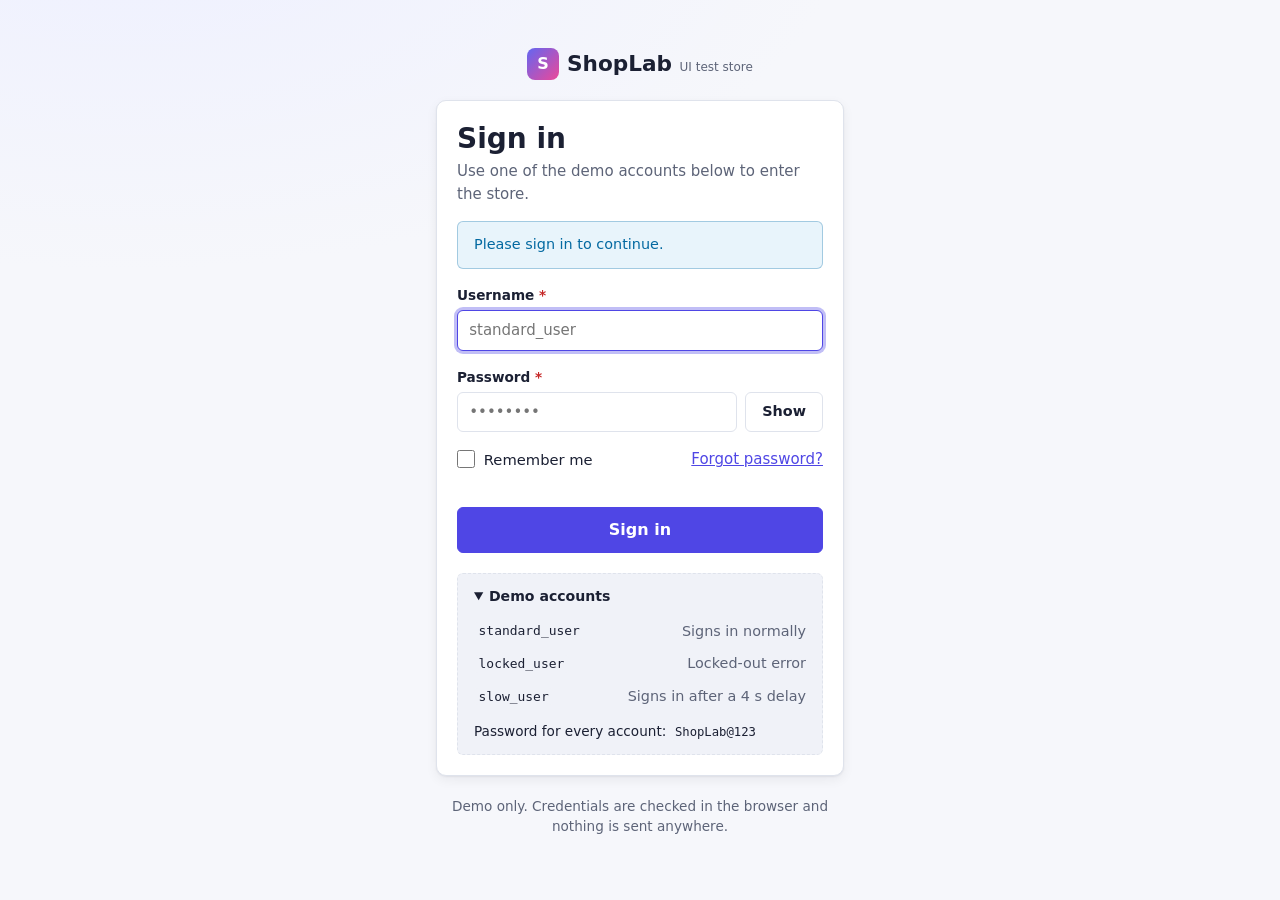
==== checkout.html @ c4355df8 "ShopLab: static e-commerce testbed for UI automation Login gate, catalog, product detail, checkout a" ====
<!DOCTYPE html>
<html lang="en">
<head>
  <meta charset="UTF-8">
  <meta name="viewport" content="width=device-width, initial-scale=1.0">
  <title>ShopLab — Checkout</title>
  <script src="auth-guard.js"></script>
  <link rel="stylesheet" href="styles.css">
</head>
<body data-page="checkout">
  <a href="#main" class="visually-hidden" data-testid="skip-link">Skip to content</a>

  <header class="site-header" data-testid="site-header">
    <div class="container">
      <a href="index.html" class="brand" id="brand-link" data-testid="header-brand-link" aria-label="ShopLab home">
        <span class="brand-mark" aria-hidden="true">S</span>
        <span>ShopLab <small>UI test store</small></span>
      </a>
      <button type="button" class="btn btn-ghost btn-icon menu-toggle" id="menu-toggle" data-testid="header-menu-toggle" aria-label="Toggle navigation menu" aria-expanded="false" aria-controls="main-nav">☰</button>
      <nav class="main-nav" id="main-nav" aria-label="Main navigation" data-testid="header-nav">
        <a href="index.html" id="nav-shop" data-testid="nav-shop-link">Shop</a>
        <a href="admin-playground.html" id="nav-playground" data-testid="nav-playground-link">Playground</a>
        <a href="checkout.html" id="nav-cart" class="cart-link" data-testid="nav-cart-link" aria-label="Cart and checkout" aria-current="page">
          🛒 Cart <span class="cart-count" id="cart-count" data-testid="header-cart-count" aria-live="polite">0</span>
        </a>
      </nav>
    </div>
  </header>

  <main id="main" class="container">
    <!-- ===== Order success (shown after confirmation) ===== -->
    <section id="order-success" class="panel success-hero" data-testid="order-success" hidden style="margin-top:1.5rem" aria-live="polite">
      <div class="check-circle" aria-hidden="true">✓</div>
      <h1 data-testid="order-success-title">Thank you! Your order is confirmed.</h1>
      <div class="alert alert-success" id="order-success-banner" data-testid="order-success-banner" role="status" style="justify-content:center;max-width:520px;margin:1rem auto">
        Order <strong id="order-id" data-testid="order-id"></strong> — total <strong id="order-total" data-testid="order-total"></strong>
      </div>
      <p class="muted">A confirmation was sent to <span id="order-email" data-testid="order-email"></span>.</p>
      <div class="row" style="justify-content:center">
        <button type="button" class="btn btn-primary" id="download-invoice-csv" data-testid="order-download-invoice-csv" aria-label="Download invoice as CSV">⬇ Download Invoice (CSV)</button>
        <button type="button" class="btn" id="download-receipt-pdf" data-testid="order-download-receipt-pdf" aria-label="Download receipt as PDF">⬇ Download Receipt (PDF)</button>
        <a href="index.html" class="btn btn-ghost" id="continue-shopping" data-testid="order-continue-shopping">Continue shopping</a>
      </div>
    </section>

    <div id="checkout-view" data-testid="checkout-view">
      <h1 style="margin-top:1.5rem">Checkout</h1>

      <div id="checkout-error-summary" class="alert alert-error" data-testid="checkout-error-summary" role="alert" tabindex="-1" hidden>
        <div>
          <strong>Please fix the following fields:</strong>
          <ul id="checkout-error-list" data-testid="checkout-error-list"></ul>
        </div>
      </div>

      <div class="checkout-layout">
        <!-- ===== Checkout form ===== -->
        <form id="checkout-form" name="checkout-form" data-testid="checkout-form" novalidate aria-label="Checkout form">

          <!-- 1. Contact -->
          <section class="panel" aria-labelledby="contact-title">
            <div class="panel-title"><span class="step-badge">1</span><h2 id="contact-title">Contact</h2></div>
            <div class="form-grid">
              <div class="field span-2">
                <label for="full-name" class="required">Full name</label>
                <input type="text" class="input" id="full-name" name="fullName" autocomplete="name" data-testid="checkout-fullname-input" aria-label="Full name" aria-describedby="full-name-error" required>
                <p class="field-error" id="full-name-error" data-testid="checkout-fullname-error"></p>
              </div>
              <div class="field">
                <label for="email" class="required">Email</label>
                <input type="email" class="input" id="email" name="email" autocomplete="email" placeholder="you@example.com" data-testid="checkout-email-input" aria-label="Email address" aria-describedby="email-error" required>
                <p class="field-error" id="email-error" data-testid="checkout-email-error"></p>
              </div>
              <div class="field">
                <label for="phone">Phone <span class="muted small">(optional)</span></label>
                <input type="tel" class="input" id="phone" name="phone" autocomplete="tel" placeholder="(555) 123-4567" inputmode="numeric" data-testid="checkout-phone-input" aria-label="Phone number" aria-describedby="phone-error">
                <p class="field-error" id="phone-error" data-testid="checkout-phone-error"></p>
              </div>
            </div>
          </section>

          <!-- 2. Shipping address -->
          <section class="panel" aria-labelledby="address-title">
            <div class="panel-title"><span class="step-badge">2</span><h2 id="address-title">Shipping address</h2></div>
            <div class="form-grid">
              <div class="field span-2">
                <label for="address" class="required">Street address</label>
                <input type="text" class="input" id="address" name="address" autocomplete="street-address" data-testid="checkout-address-input" aria-label="Street address" aria-describedby="address-error" required>
                <p class="field-error" id="address-error" data-testid="checkout-address-error"></p>
              </div>
              <div class="field">
                <label for="city" class="required">City</label>
                <input type="text" class="input" id="city" name="city" autocomplete="address-level2" data-testid="checkout-city-input" aria-label="City" aria-describedby="city-error" required>
                <p class="field-error" id="city-error" data-testid="checkout-city-error"></p>
              </div>
              <div class="field">
                <label for="postal-code" class="required">Postal code</label>
                <input type="text" class="input" id="postal-code" name="postalCode" autocomplete="postal-code" placeholder="12345" data-testid="checkout-postal-input" aria-label="Postal code" aria-describedby="postal-code-error" required>
                <p class="field-error" id="postal-code-error" data-testid="checkout-postal-error"></p>
              </div>

              <!-- Custom combobox (auto-suggest) -->
              <div class="field combobox" id="country-combobox" data-testid="country-combobox">
                <label for="country-input" id="country-label" class="required">Country</label>
                <div class="combobox-field">
                  <input type="text" class="input" id="country-input" role="combobox" aria-autocomplete="list" aria-expanded="false" aria-controls="country-listbox" aria-labelledby="country-label" aria-describedby="country-error" autocomplete="off" placeholder="Start typing…" data-testid="country-combobox-input">
                  <button type="button" class="combobox-toggle" id="country-toggle" tabindex="-1" aria-label="Show countries" data-testid="country-combobox-toggle">▾</button>
                  <ul class="listbox" id="country-listbox" role="listbox" aria-labelledby="country-label" data-testid="country-combobox-listbox" hidden></ul>
                </div>
                <input type="hidden" id="country" name="country" data-testid="country-combobox-value">
                <p class="field-error" id="country-error" data-testid="checkout-country-error"></p>
              </div>

              <!-- Native select -->
              <div class="field">
                <label for="delivery-slot">Delivery time</label>
                <select class="select" id="delivery-slot" name="deliverySlot" data-testid="checkout-delivery-slot-select" aria-label="Delivery time slot">
                  <option value="anytime">Anytime</option>
                  <option value="morning">Morning (8am – 12pm)</option>
                  <option value="afternoon">Afternoon (12pm – 5pm)</option>
                  <option value="evening">Evening (5pm – 9pm)</option>
                </select>
              </div>
            </div>
          </section>

          <!-- 3. Shipping method -->
          <section class="panel" aria-labelledby="shipping-title">
            <div class="panel-title"><span class="step-badge">3</span><h2 id="shipping-title">Shipping method</h2></div>
            <div class="radio-cards" role="radiogroup" aria-labelledby="shipping-title" data-testid="checkout-shipping-methods">
              <label class="radio-card" for="ship-standard">
                <input type="radio" name="shipping" id="ship-standard" value="standard" checked data-testid="checkout-shipping-standard" aria-label="Standard shipping">
                <span><span class="rc-title">Standard</span><br><span class="muted small">5–7 business days · free over $100</span></span>
                <span class="rc-price" id="ship-standard-price" data-testid="checkout-shipping-standard-price">$5.99</span>
              </label>
              <label class="radio-card" for="ship-express">
                <input type="radio" name="shipping" id="ship-express" value="express" data-testid="checkout-shipping-express" aria-label="Express shipping">
                <span><span class="rc-title">Express</span><br><span class="muted small">2–3 business days</span></span>
                <span class="rc-price">$14.99</span>
              </label>
              <label class="radio-card" for="ship-overnight">
                <input type="radio" name="shipping" id="ship-overnight" value="overnight" data-testid="checkout-shipping-overnight" aria-label="Overnight shipping">
                <span><span class="rc-title">Overnight</span><br><span class="muted small">Next business day</span></span>
                <span class="rc-price">$29.99</span>
              </label>
            </div>
          </section>

          <!-- 4. Payment -->
          <section class="panel" aria-labelledby="payment-title">
            <div class="panel-title"><span class="step-badge">4</span><h2 id="payment-title">Payment</h2></div>

            <div class="radio-cards" role="radiogroup" aria-label="Payment method" data-testid="checkout-payment-methods" style="grid-template-columns:repeat(auto-fit,minmax(200px,1fr));margin-bottom:1rem">
              <label class="radio-card" for="pay-card">
                <input type="radio" name="paymentMethod" id="pay-card" value="card" checked data-testid="checkout-payment-card" aria-label="Pay by credit card">
                <span class="rc-title">💳 Credit card</span>
              </label>
              <label class="radio-card" for="pay-gateway">
                <input type="radio" name="paymentMethod" id="pay-gateway" value="gateway" data-testid="checkout-payment-gateway" aria-label="Pay with SecurePay gateway">
                <span class="rc-title">🔐 SecurePay (iframe)</span>
              </label>
            </div>

            <div id="card-fields" data-testid="checkout-card-fields">
              <div class="form-grid">
                <div class="field span-2">
                  <label for="card-name" class="required">Name on card</label>
                  <input type="text" class="input" id="card-name" name="cardName" autocomplete="cc-name" data-testid="checkout-card-name-input" aria-label="Name on card" aria-describedby="card-name-error">
                  <p class="field-error" id="card-name-error" data-testid="checkout-card-name-error"></p>
                </div>
                <div class="field span-2">
                  <label for="card-number" class="required">Card number <span class="card-brand" id="card-brand" data-testid="checkout-card-brand">CARD</span></label>
                  <input type="text" class="input mono" id="card-number" name="cardNumber" inputmode="numeric" autocomplete="cc-number" placeholder="1234 5678 9012 3456" maxlength="19" data-testid="checkout-card-number-input" aria-label="Card number" aria-describedby="card-number-error card-number-hint">
                  <span class="hint" id="card-number-hint">Test card: 4242 4242 4242 4242 (any future expiry, any CVV)</span>
                  <p class="field-error" id="card-number-error" data-testid="checkout-card-number-error"></p>
                </div>
                <div class="field">
                  <label for="card-expiry" class="required">Expiry (MM/YY)</label>
                  <input type="text" class="input mono" id="card-expiry" name="cardExpiry" inputmode="numeric" autocomplete="cc-exp" placeholder="MM/YY" maxlength="5" data-testid="checkout-card-expiry-input" aria-label="Card expiry date" aria-describedby="card-expiry-error">
                  <p class="field-error" id="card-expiry-error" data-testid="checkout-card-expiry-error"></p>
                </div>
                <div class="field">
                  <label for="card-cvv" class="required">CVV</label>
                  <input type="password" class="input mono" id="card-cvv" name="cardCvv" inputmode="numeric" autocomplete="cc-csc" placeholder="123" maxlength="4" data-testid="checkout-card-cvv-input" aria-label="Card security code" aria-describedby="card-cvv-error">
                  <p class="field-error" id="card-cvv-error" data-testid="checkout-card-cvv-error"></p>
                </div>
              </div>
            </div>

            <div id="gateway-fields" data-testid="checkout-gateway-fields" hidden>
              <p class="small muted">The payment form below lives inside an <code>&lt;iframe&gt;</code>. Switch into the frame to interact with it.</p>
              <div class="iframe-shell">
                <iframe id="payment-gateway-frame" name="payment-gateway-frame" title="SecurePay payment gateway" data-testid="payment-gateway-iframe" height="290"></iframe>
              </div>
              <div id="gateway-status" class="alert alert-info" data-testid="checkout-gateway-status" role="status" style="margin-top:.75rem">Waiting for gateway authorization…</div>
              <input type="hidden" id="gateway-token" name="gatewayToken" data-testid="checkout-gateway-token">
              <p class="field-error" id="gateway-error" data-testid="checkout-gateway-error"></p>
            </div>
          </section>

          <!-- 5. Extras -->
          <section class="panel" aria-labelledby="extras-title">
            <div class="panel-title"><span class="step-badge">5</span><h2 id="extras-title">Extras &amp; review</h2></div>

            <div class="field">
              <label for="order-notes">Order notes</label>
              <textarea class="textarea" id="order-notes" name="notes" placeholder="Leave at the front door…" data-testid="checkout-notes-input" aria-label="Order notes"></textarea>
            </div>

            <div class="row" style="margin:1rem 0">
              <button type="button" class="btn" id="gift-message-btn" data-testid="checkout-gift-message-btn" aria-label="Add gift message (opens prompt)">🎁 Add gift message</button>
              <span class="small muted">Gift message: <strong id="gift-message-value" data-testid="checkout-gift-message-value">none</strong></span>
              <span class="spacer"></span>
              <button type="button" class="btn btn-ghost" id="help-alert-btn" data-testid="checkout-help-alert-btn" aria-label="Show help (opens alert)">❓ Need help?</button>
            </div>

            <div class="stack">
              <label class="check" for="newsletter">
                <input type="checkbox" id="newsletter" name="newsletter" data-testid="checkout-newsletter-checkbox" aria-label="Subscribe to newsletter">
                Email me about deals and new arrivals
              </label>
              <label class="check" for="agree-terms">
                <input type="checkbox" id="agree-terms" name="agreeTerms" data-testid="checkout-terms-checkbox" aria-label="Agree to terms and conditions" aria-describedby="agree-terms-hint" required>
                <span>I agree to the <a href="product-detail.html?id=1&amp;tab=terms" target="_blank" rel="noopener" data-testid="checkout-terms-link">Terms &amp; Conditions</a> <span class="required"></span></span>
              </label>
              <p class="hint small muted" id="agree-terms-hint">The Place Order button stays disabled until you accept the terms.</p>
            </div>

            <button type="submit" class="btn btn-primary btn-lg btn-block" id="place-order" data-testid="checkout-place-order" aria-label="Place order" disabled style="margin-top:1rem">Place Order</button>
          </section>
        </form>

        <!-- ===== Order summary ===== -->
        <aside class="panel summary" aria-labelledby="summary-title" data-testid="checkout-summary">
          <div class="row" style="margin-bottom:.75rem">
            <h2 id="summary-title" style="margin:0">Order summary</h2>
            <span class="spacer"></span>
            <button type="button" class="btn btn-sm btn-ghost" id="clear-cart" data-testid="cart-clear-btn" aria-label="Clear cart (opens confirm)">Clear cart</button>
          </div>
          <p class="small muted" style="margin-bottom:.5rem">Drag items <span aria-hidden="true">⠿</span> to reorder.</p>

          <ul class="cart-list" id="cart-list" data-testid="cart-list" aria-label="Cart items" data-group="cart"></ul>

          <div id="cart-empty" class="empty-state" data-testid="cart-empty-state" hidden>
            <span class="emoji" aria-hidden="true">🛒</span>
            <p style="margin:0">Your cart is empty.</p>
            <div class="row" style="justify-content:center">
              <a href="index.html" class="btn btn-sm" id="cart-browse" data-testid="cart-browse-link">Browse products</a>
              <button type="button" class="btn btn-sm btn-primary" id="cart-add-samples" data-testid="cart-add-samples" aria-label="Add sample items to cart">Add sample items</button>
            </div>
          </div>

          <!-- Promo code -->
          <div class="field" style="margin-top:1rem" data-testid="promo-section">
            <label for="promo-code">Promo code</label>
            <div class="input-group">
              <input type="text" class="input" id="promo-code" name="promoCode" placeholder="SAVE10" autocomplete="off" data-testid="promo-code-input" aria-label="Promo code" aria-describedby="promo-error">
              <button type="button" class="btn" id="apply-promo" data-testid="promo-apply-btn" aria-label="Apply promo code">Apply</button>
            </div>
            <div id="promo-loading" class="promo-loading" data-testid="promo-loading" role="status" hidden>
              <span class="spinner" aria-hidden="true"></span> Validating promo code…
            </div>
            <div id="promo-success" class="alert alert-success" data-testid="promo-success-banner" role="status" hidden>
              <span id="promo-success-text" data-testid="promo-success-text"></span>
              <button type="button" class="alert-close" id="promo-remove" data-testid="promo-remove-btn" aria-label="Remove promo code">×</button>
            </div>
            <p class="field-error" id="promo-error" data-testid="promo-error" role="alert"></p>
          </div>

          <dl class="totals" data-testid="cart-totals">
            <div><dt>Subtotal (<span id="summary-count" data-testid="cart-item-count">0</span> items)</dt><dd id="summary-subtotal" data-testid="cart-subtotal">$0.00</dd></div>
            <div id="summary-discount-row" hidden><dt>Discount</dt><dd id="summary-discount" class="discount-value" data-testid="cart-discount">−$0.00</dd></div>
            <div><dt>Shipping</dt><dd id="summary-shipping" data-testid="cart-shipping">$0.00</dd></div>
            <div><dt>Tax (8%)</dt><dd id="summary-tax" data-testid="cart-tax">$0.00</dd></div>
            <div class="total-row"><dt>Total</dt><dd id="summary-total" data-testid="cart-total">$0.00</dd></div>
          </dl>
        </aside>
      </div>
    </div>
  </main>

  <!-- ===== Confirm order modal (native <dialog>) ===== -->
  <dialog class="modal" id="confirm-order-modal" data-testid="confirm-order-modal" aria-labelledby="confirm-order-title" aria-describedby="confirm-order-desc">
    <div class="modal-header">
      <h2 id="confirm-order-title">Confirm your order</h2>
      <button type="button" class="modal-close" id="confirm-order-close" data-testid="confirm-order-close" aria-label="Close dialog">×</button>
    </div>
    <div class="modal-body">
      <p id="confirm-order-desc" class="muted">Please review your order before we charge your payment method.</p>
      <table class="summary-table" data-testid="confirm-order-summary">
        <tbody id="confirm-order-lines"></tbody>
      </table>
      <div id="confirm-order-processing" class="promo-loading" data-testid="confirm-order-processing" role="status" hidden style="margin-top:1rem">
        <span class="spinner" aria-hidden="true"></span> Processing payment…
      </div>
    </div>
    <div class="modal-footer">
      <button type="button" class="btn" id="confirm-order-cancel" data-testid="confirm-order-cancel" aria-label="Cancel order">Cancel</button>
      <button type="button" class="btn btn-primary" id="confirm-order-submit" data-testid="confirm-order-submit" aria-label="Confirm and pay">Confirm &amp; Pay</button>
    </div>
  </dialog>

  <footer class="site-footer" data-testid="site-footer">
    <div class="container">
      <span>ShopLab — a static playground for UI automation. No real payments.</span>
      <button type="button" class="btn btn-sm" id="reset-demo-state" data-testid="footer-reset-state" aria-label="Reset demo state">Reset demo state</button>
    </div>
  </footer>

  <script src="app.js"></script>
</body>
</html>
---- styles.css ----
/* ==========================================================================
   ShopLab — UI Automation Testbed
   Plain CSS, no build step. Design tokens first, then components.
   ========================================================================== */

:root {
  --bg: #f6f7fb;
  --surface: #ffffff;
  --surface-2: #f0f2f8;
  --border: #dfe3ec;
  --text: #1b2033;
  --text-muted: #5d6478;
  --primary: #4f46e5;
  --primary-hover: #4338ca;
  --primary-soft: #eef0ff;
  --success: #15803d;
  --success-soft: #e8f7ee;
  --danger: #c62828;
  --danger-soft: #fdecec;
  --warning: #b45309;
  --warning-soft: #fff6e5;
  --info: #0369a1;
  --info-soft: #e8f4fb;
  --focus: 0 0 0 3px rgba(79, 70, 229, .35);
  --radius: 10px;
  --radius-sm: 6px;
  --shadow: 0 1px 2px rgba(16, 24, 40, .06), 0 4px 12px rgba(16, 24, 40, .06);
  --shadow-lg: 0 12px 40px rgba(16, 24, 40, .18);
  --font: "Inter", system-ui, -apple-system, "Segoe UI", Roboto, Helvetica, Arial, sans-serif;
  --mono: ui-monospace, SFMono-Regular, Menlo, Consolas, monospace;
  color-scheme: light;
}

@media (prefers-color-scheme: dark) {
  :root {
    --bg: #0f1220;
    --surface: #171b2e;
    --surface-2: #1f2440;
    --border: #2c3354;
    --text: #e7e9f3;
    --text-muted: #a0a6bf;
    --primary: #818cf8;
    --primary-hover: #a5b4fc;
    --primary-soft: #262b52;
    --success: #4ade80;
    --success-soft: #12301f;
    --danger: #f87171;
    --danger-soft: #3a1a1d;
    --warning: #fbbf24;
    --warning-soft: #3a2c10;
    --info: #38bdf8;
    --info-soft: #0f2c3d;
    --shadow: 0 1px 2px rgba(0, 0, 0, .3), 0 4px 12px rgba(0, 0, 0, .25);
    color-scheme: dark;
  }
}

*, *::before, *::after { box-sizing: border-box; }

html { scroll-behavior: smooth; }

body {
  margin: 0;
  font-family: var(--font);
  font-size: 15px;
  line-height: 1.5;
  color: var(--text);
  background: var(--bg);
  min-height: 100vh;
  display: flex;
  flex-direction: column;
}

main { flex: 1; }

img { max-width: 100%; display: block; }

a { color: var(--primary); }
a:hover { color: var(--primary-hover); }

h1, h2, h3, h4 { line-height: 1.25; margin: 0 0 .5em; }
h1 { font-size: 1.75rem; }
h2 { font-size: 1.3rem; }
h3 { font-size: 1.05rem; }

p { margin: 0 0 .75em; }

code, kbd { font-family: var(--mono); font-size: .9em; background: var(--surface-2); padding: .1em .35em; border-radius: 4px; }

:focus-visible { outline: none; box-shadow: var(--focus); }

[hidden] { display: none !important; }

.visually-hidden {
  position: absolute !important;
  width: 1px; height: 1px;
  padding: 0; margin: -1px;
  overflow: hidden; clip: rect(0, 0, 0, 0);
  white-space: nowrap; border: 0;
}

.container { width: 100%; max-width: 1240px; margin: 0 auto; padding: 0 16px; }

.muted { color: var(--text-muted); }
.small { font-size: .85rem; }
.mono { font-family: var(--mono); }
.stack > * + * { margin-top: 1rem; }
.row { display: flex; gap: .75rem; align-items: center; flex-wrap: wrap; }
.spacer { flex: 1; }

/* ---------- Header / Footer ---------- */

.site-header {
  position: sticky; top: 0; z-index: 50;
  background: var(--surface);
  border-bottom: 1px solid var(--border);
}
.site-header .container { display: flex; align-items: center; gap: 1rem; height: 64px; }
.brand { display: flex; align-items: center; gap: .5rem; font-weight: 800; font-size: 1.15rem; color: var(--text); text-decoration: none; }
.brand-mark { width: 32px; height: 32px; border-radius: 8px; background: linear-gradient(135deg, #6366f1, #ec4899); display: grid; place-items: center; color: #fff; font-size: 1rem; }
.brand small { font-weight: 500; color: var(--text-muted); font-size: .75rem; }

.main-nav { display: flex; gap: .25rem; margin-left: auto; align-items: center; }
.main-nav a {
  padding: .5rem .8rem; border-radius: var(--radius-sm);
  color: var(--text-muted); text-decoration: none; font-weight: 500;
}
.main-nav a:hover { background: var(--surface-2); color: var(--text); }
.main-nav a[aria-current="page"] { color: var(--primary); background: var(--primary-soft); }

.cart-link { position: relative; display: inline-flex; align-items: center; gap: .4rem; }
.cart-count {
  min-width: 20px; height: 20px; padding: 0 6px; border-radius: 999px;
  background: var(--primary); color: #fff; font-size: .75rem; font-weight: 700;
  display: inline-grid; place-items: center;
}
.cart-count.bump { animation: bump .35s ease; }
@keyframes bump { 50% { transform: scale(1.35); } }

.site-header .menu-toggle { display: none; margin-left: auto; }

@media (max-width: 760px) {
  .site-header .menu-toggle { display: inline-flex; }
  .main-nav {
    display: none; position: absolute; top: 64px; left: 0; right: 0;
    flex-direction: column; align-items: stretch; padding: .5rem 16px 1rem;
    background: var(--surface); border-bottom: 1px solid var(--border);
  }
  .main-nav.is-open { display: flex; }
}

.site-footer { margin-top: 3rem; border-top: 1px solid var(--border); background: var(--surface); padding: 1.25rem 0; font-size: .85rem; color: var(--text-muted); }
.site-footer .container { display: flex; gap: 1rem; flex-wrap: wrap; align-items: center; justify-content: space-between; }

.user-chip { font-size: .85rem; color: var(--text-muted); padding: 0 .4rem; white-space: nowrap; }

/* ---------- Login ---------- */

.auth-page { background: radial-gradient(1200px 600px at 10% -10%, var(--primary-soft), transparent 60%), var(--bg); }
.auth-shell { width: 100%; max-width: 440px; margin: 0 auto; padding: 48px 16px; display: flex; flex-direction: column; gap: 1.25rem; }
.auth-brand { justify-content: center; font-size: 1.35rem; }
.auth-card { padding: 1.75rem; }
.auth-card h1 { margin-bottom: .25rem; }
.auth-card form { display: grid; gap: 1rem; margin-top: 1rem; }
.auth-card .alert { margin-top: 1rem; }
.demo-creds { margin-top: 1.25rem; padding: .75rem 1rem; border: 1px dashed var(--border); border-radius: var(--radius-sm); background: var(--surface-2); font-size: .88rem; }
.demo-creds summary { cursor: pointer; font-weight: 600; }
.demo-creds table { margin-top: .5rem; }
.demo-creds td:last-child { text-align: right; color: var(--text-muted); }

/* ---------- Buttons ---------- */

.btn {
  --btn-bg: var(--surface);
  --btn-fg: var(--text);
  --btn-border: var(--border);
  display: inline-flex; align-items: center; justify-content: center; gap: .45rem;
  min-height: 38px; padding: .45rem 1rem;
  font: inherit; font-weight: 600; font-size: .9rem;
  color: var(--btn-fg); background: var(--btn-bg);
  border: 1px solid var(--btn-border); border-radius: var(--radius-sm);
  cursor: pointer; text-decoration: none; white-space: nowrap;
  transition: background .15s, border-color .15s, transform .05s, opacity .15s;
}
.btn:hover:not(:disabled) { background: var(--surface-2); }
.btn:active:not(:disabled) { transform: translateY(1px); }
.btn:disabled, .btn[aria-disabled="true"] { opacity: .5; cursor: not-allowed; }

.btn-primary { --btn-bg: var(--primary); --btn-fg: #fff; --btn-border: var(--primary); }
.btn-primary:hover:not(:disabled) { background: var(--primary-hover); }
.btn-danger { --btn-bg: var(--danger); --btn-fg: #fff; --btn-border: var(--danger); }
.btn-danger:hover:not(:disabled) { background: var(--danger); filter: brightness(.92); }
.btn-success { --btn-bg: var(--success); --btn-fg: #fff; --btn-border: var(--success); }
.btn-success:hover:not(:disabled) { background: var(--success); filter: brightness(.95); }
.btn-ghost { --btn-bg: transparent; --btn-border: transparent; }
.btn-sm { min-height: 30px; padding: .25rem .65rem; font-size: .8rem; }
.btn-icon { width: 34px; padding: 0; }
.btn-block { width: 100%; }
.btn-lg { min-height: 46px; font-size: 1rem; }

.btn.is-loading { pointer-events: none; }
.btn.is-loading::before {
  content: ""; width: 14px; height: 14px; border-radius: 50%;
  border: 2px solid currentColor; border-right-color: transparent;
  animation: spin .7s linear infinite;
}

.spinner {
  display: inline-block; width: 18px; height: 18px; border-radius: 50%;
  border: 2.5px solid var(--primary); border-right-color: transparent;
  animation: spin .7s linear infinite; vertical-align: middle;
}
.spinner-lg { width: 36px; height: 36px; border-width: 3.5px; }
@keyframes spin { to { transform: rotate(360deg); } }

/* ---------- Forms ---------- */

.field { display: flex; flex-direction: column; gap: .3rem; }
.field label, .field-label { font-weight: 600; font-size: .85rem; }
.field .hint { font-size: .78rem; color: var(--text-muted); }
.required::after { content: " *"; color: var(--danger); }

.input, .select, .textarea {
  width: 100%; min-height: 40px; padding: .5rem .7rem;
  font: inherit; color: var(--text); background: var(--surface);
  border: 1px solid var(--border); border-radius: var(--radius-sm);
  transition: border-color .15s, box-shadow .15s;
}
.textarea { min-height: 90px; resize: vertical; }
.select[multiple] { min-height: 120px; padding: .3rem; }
.input:focus, .select:focus, .textarea:focus { border-color: var(--primary); box-shadow: var(--focus); outline: none; }
.input:disabled, .select:disabled { background: var(--surface-2); cursor: not-allowed; }
.input[aria-invalid="true"], .select[aria-invalid="true"], .textarea[aria-invalid="true"] { border-color: var(--danger); }
.input[aria-invalid="false"].was-validated { border-color: var(--success); }

.field-error { color: var(--danger); font-size: .8rem; margin: 0; min-height: 0; }
.field-error:empty { display: none; }

.form-grid { display: grid; grid-template-columns: repeat(2, minmax(0, 1fr)); gap: 1rem; }
.form-grid .span-2 { grid-column: span 2; }
@media (max-width: 600px) {
  .form-grid { grid-template-columns: 1fr; }
  .form-grid .span-2 { grid-column: auto; }
}

.check { display: flex; align-items: flex-start; gap: .55rem; cursor: pointer; font-size: .92rem; }
.check input { width: 18px; height: 18px; margin: .12rem 0 0; accent-color: var(--primary); flex-shrink: 0; }

.radio-cards { display: grid; gap: .6rem; }
.radio-card {
  display: flex; align-items: center; gap: .75rem; padding: .75rem .9rem;
  border: 1px solid var(--border); border-radius: var(--radius-sm);
  background: var(--surface); cursor: pointer;
}
.radio-card:has(input:checked) { border-color: var(--primary); background: var(--primary-soft); }
.radio-card input { accent-color: var(--primary); width: 18px; height: 18px; margin: 0; }
.radio-card .rc-title { font-weight: 600; }
.radio-card .rc-price { margin-left: auto; font-weight: 700; }

input[type="range"] { width: 100%; accent-color: var(--primary); }

.input-group { display: flex; gap: .5rem; }
.input-group .input { flex: 1; }

.card-brand { font-size: .75rem; font-weight: 700; padding: .15rem .45rem; border-radius: 4px; background: var(--surface-2); color: var(--text-muted); }

/* ---------- Panels / cards ---------- */

.panel {
  background: var(--surface); border: 1px solid var(--border);
  border-radius: var(--radius); padding: 1.25rem; box-shadow: var(--shadow);
}
.panel + .panel { margin-top: 1rem; }
.panel-title { display: flex; align-items: center; gap: .6rem; margin-bottom: 1rem; }
.panel-title h2, .panel-title h3 { margin: 0; }
.step-badge { width: 26px; height: 26px; border-radius: 50%; background: var(--primary); color: #fff; display: grid; place-items: center; font-size: .8rem; font-weight: 700; }

/* ---------- Alerts / banners ---------- */

.alert {
  display: flex; gap: .6rem; align-items: flex-start;
  padding: .75rem 1rem; border-radius: var(--radius-sm);
  border: 1px solid transparent; font-size: .9rem;
}
.alert-success { background: var(--success-soft); color: var(--success); border-color: color-mix(in srgb, var(--success) 30%, transparent); }
.alert-error   { background: var(--danger-soft);  color: var(--danger);  border-color: color-mix(in srgb, var(--danger) 30%, transparent); }
.alert-info    { background: var(--info-soft);    color: var(--info);    border-color: color-mix(in srgb, var(--info) 30%, transparent); }
.alert-warning { background: var(--warning-soft); color: var(--warning); border-color: color-mix(in srgb, var(--warning) 30%, transparent); }
.alert ul { margin: .3rem 0 0; padding-left: 1.1rem; }
.alert .alert-close { margin-left: auto; background: none; border: 0; color: inherit; cursor: pointer; font-size: 1.1rem; line-height: 1; }

.badge {
  display: inline-flex; align-items: center; padding: .12rem .5rem;
  font-size: .72rem; font-weight: 700; letter-spacing: .02em; text-transform: uppercase;
  border-radius: 999px; background: var(--surface-2); color: var(--text-muted);
}
.badge-sale { background: #dc2626; color: #fff; }
.badge-new { background: #2563eb; color: #fff; }
.badge-success { background: var(--success-soft); color: var(--success); }
.badge-warning { background: var(--warning-soft); color: var(--warning); }
.badge-danger { background: var(--danger-soft); color: var(--danger); }

/* ---------- Toasts ---------- */

.toast-region { position: fixed; right: 16px; bottom: 16px; z-index: 1000; display: flex; flex-direction: column; gap: .5rem; max-width: min(380px, calc(100vw - 32px)); }
.toast {
  display: flex; gap: .6rem; align-items: center;
  padding: .7rem .9rem; border-radius: var(--radius-sm);
  background: var(--text); color: var(--bg); box-shadow: var(--shadow-lg);
  font-size: .9rem; animation: toast-in .2s ease;
}
.toast[data-type="success"] { background: var(--success); color: #fff; }
.toast[data-type="error"] { background: var(--danger); color: #fff; }
.toast button { margin-left: auto; background: none; border: 0; color: inherit; cursor: pointer; font-size: 1.1rem; }
@keyframes toast-in { from { opacity: 0; transform: translateY(8px); } }

/* ---------- Catalog ---------- */

.hero {
  margin: 1.5rem 0; padding: 1.5rem; border-radius: var(--radius);
  background: linear-gradient(120deg, #4f46e5, #9333ea 60%, #ec4899); color: #fff;
  display: flex; gap: 1rem; align-items: center; justify-content: space-between; flex-wrap: wrap;
}
.hero h1 { margin: 0 0 .25rem; }
.hero p { margin: 0; opacity: .9; }
.hero code { background: rgba(255, 255, 255, .2); color: #fff; }

.catalog-layout { display: grid; grid-template-columns: 260px minmax(0, 1fr); gap: 1.5rem; align-items: start; }
@media (max-width: 900px) { .catalog-layout { grid-template-columns: minmax(0, 1fr); } }

.filters { position: sticky; top: 80px; }
@media (max-width: 900px) { .filters { position: static; } }
.filters .field + .field, .filters fieldset { margin-top: 1rem; }
.filters fieldset { border: 0; padding: 0; margin-left: 0; margin-right: 0; }
.filters legend { font-weight: 600; font-size: .85rem; padding: 0; margin-bottom: .4rem; }

.chip-group { display: flex; flex-wrap: wrap; gap: .4rem; }
.chip {
  position: relative; display: inline-flex; align-items: center;
  padding: .3rem .75rem; border-radius: 999px; border: 1px solid var(--border);
  background: var(--surface); font-size: .82rem; cursor: pointer; user-select: none;
}
.chip input { width: 14px; height: 14px; margin: 0 .4rem 0 0; cursor: pointer; accent-color: #fff; }
.chip:has(input:checked) { background: var(--primary); border-color: var(--primary); color: #fff; }
.chip:has(input:focus-visible) { box-shadow: var(--focus); }

.range-labels { display: flex; justify-content: space-between; font-size: .78rem; color: var(--text-muted); }

.catalog-toolbar { display: flex; align-items: center; gap: 1rem; margin-bottom: 1rem; flex-wrap: wrap; }
.catalog-toolbar .select { width: auto; }

.product-grid { display: grid; grid-template-columns: repeat(auto-fill, minmax(230px, 1fr)); gap: 1.1rem; }
.product-grid[data-state="loading"] { display: block; }

.loading-state, .empty-state {
  display: flex; flex-direction: column; align-items: center; justify-content: center; gap: .75rem;
  padding: 3rem 1rem; text-align: center; color: var(--text-muted);
  border: 1px dashed var(--border); border-radius: var(--radius); background: var(--surface);
}
.empty-state .emoji { font-size: 2.5rem; }

.product-card {
  display: flex; flex-direction: column;
  background: var(--surface); border: 1px solid var(--border); border-radius: var(--radius);
  overflow: hidden; box-shadow: var(--shadow);
  transition: transform .18s ease, box-shadow .18s ease, border-color .18s;
}
.product-card:hover { transform: translateY(-4px); box-shadow: var(--shadow-lg); border-color: color-mix(in srgb, var(--primary) 40%, var(--border)); }
.product-card.is-out-of-stock { opacity: .75; }

.product-media { position: relative; display: block; aspect-ratio: 4 / 3; overflow: hidden; background: var(--surface-2); }
.product-media img { width: 100%; height: 100%; object-fit: cover; transition: transform .35s ease; }
.product-card:hover .product-media img { transform: scale(1.06); }
.product-media .badge { position: absolute; top: 10px; left: 10px; }

.product-body { padding: .9rem; display: flex; flex-direction: column; gap: .4rem; flex: 1; }
.product-category { font-size: .72rem; text-transform: uppercase; letter-spacing: .06em; color: var(--text-muted); margin: 0; }
.product-title { margin: 0; font-size: 1rem; }
.product-title a { color: var(--text); text-decoration: none; }
.product-title a:hover { color: var(--primary); }
.rating { color: #f59e0b; font-size: .85rem; letter-spacing: 1px; }
.rating span { color: var(--text-muted); letter-spacing: 0; margin-left: .25rem; }
.price-row { display: flex; align-items: baseline; gap: .5rem; }
.price { font-weight: 800; font-size: 1.15rem; margin: 0; }
.compare-price { color: var(--text-muted); text-decoration: line-through; font-size: .85rem; }
.tag-list { display: flex; gap: .3rem; flex-wrap: wrap; }
.stock-note { font-size: .78rem; margin: 0; }
.stock-note.low { color: var(--warning); }
.stock-note.out { color: var(--danger); }

.card-actions { display: flex; gap: .5rem; align-items: center; margin-top: auto; padding-top: .4rem; }
.card-actions .btn { flex: 1; }
.card-links { display: flex; gap: 1rem; font-size: .82rem; padding-top: .25rem; }

.qty { display: inline-flex; align-items: center; border: 1px solid var(--border); border-radius: var(--radius-sm); overflow: hidden; background: var(--surface); }
.qty button {
  width: 32px; height: 36px; border: 0; background: var(--surface-2); color: var(--text);
  font-size: 1.05rem; cursor: pointer;
}
.qty button:disabled { opacity: .4; cursor: not-allowed; }
.qty input {
  width: 42px; height: 36px; border: 0; text-align: center; font: inherit; font-weight: 600;
  background: var(--surface); color: var(--text); -moz-appearance: textfield; appearance: textfield;
}
.qty input::-webkit-outer-spin-button, .qty input::-webkit-inner-spin-button { -webkit-appearance: none; margin: 0; }
.qty-sm button { height: 30px; width: 28px; }
.qty-sm input { height: 30px; width: 34px; }

.btn.is-added { --btn-bg: var(--success); --btn-border: var(--success); }

/* ---------- Product detail ---------- */

.breadcrumb { display: flex; gap: .4rem; font-size: .85rem; color: var(--text-muted); margin: 1.25rem 0; flex-wrap: wrap; padding: 0; list-style: none; }
.breadcrumb li + li::before { content: "/"; margin-right: .4rem; }

.pdp { display: grid; grid-template-columns: minmax(0, 1fr) minmax(0, 1fr); gap: 2rem; align-items: start; }
@media (max-width: 860px) { .pdp { grid-template-columns: minmax(0, 1fr); } }

.gallery-main { border-radius: var(--radius); overflow: hidden; border: 1px solid var(--border); aspect-ratio: 4 / 3; background: var(--surface-2); }
.gallery-main img { width: 100%; height: 100%; object-fit: cover; }
.gallery-thumbs { display: flex; gap: .6rem; margin-top: .75rem; }
.gallery-thumbs button { width: 76px; aspect-ratio: 4 / 3; padding: 0; border: 2px solid transparent; border-radius: var(--radius-sm); overflow: hidden; cursor: pointer; background: none; }
.gallery-thumbs button[aria-pressed="true"] { border-color: var(--primary); }
.gallery-thumbs img { width: 100%; height: 100%; object-fit: cover; }

.pdp-info h1 { margin-bottom: .25rem; }
.pdp-info .price { font-size: 1.6rem; }
.pdp-options { display: grid; gap: 1rem; margin: 1.25rem 0; }
.swatches { display: flex; gap: .5rem; flex-wrap: wrap; border: 0; padding: 0; margin: 0; }
.swatch { display: inline-flex; align-items: center; gap: .4rem; padding: .35rem .7rem; border: 1px solid var(--border); border-radius: 999px; cursor: pointer; font-size: .85rem; }
.swatch:has(input:checked) { border-color: var(--primary); background: var(--primary-soft); }
.swatch input { accent-color: var(--primary); margin: 0; }
.swatch-dot { width: 14px; height: 14px; border-radius: 50%; border: 1px solid rgba(0, 0, 0, .15); }

.wishlist-btn[aria-pressed="true"] { color: #db2777; border-color: #db2777; }

.tabs { margin-top: 2.5rem; }
.tablist { display: flex; gap: .25rem; border-bottom: 1px solid var(--border); overflow-x: auto; }
.tab {
  padding: .7rem 1rem; border: 0; background: none; font: inherit; font-weight: 600;
  color: var(--text-muted); cursor: pointer; border-bottom: 2px solid transparent; margin-bottom: -1px; white-space: nowrap;
}
.tab[aria-selected="true"] { color: var(--primary); border-bottom-color: var(--primary); }
.tabpanel { padding: 1.25rem 0; }

.review { padding: 1rem 0; border-bottom: 1px solid var(--border); }
.review:last-child { border-bottom: 0; }
.review-head { display: flex; gap: .75rem; align-items: center; flex-wrap: wrap; }
.review-head strong { font-size: .95rem; }

.star-input { display: inline-flex; flex-direction: row-reverse; gap: .1rem; border: 0; padding: 0; margin: 0; }
.star-input input { position: absolute; opacity: 0; width: 1px; height: 1px; }
.star-input label { font-size: 1.6rem; color: var(--border); cursor: pointer; line-height: 1; }
.star-input input:checked ~ label,
.star-input label:hover, .star-input label:hover ~ label { color: #f59e0b; }
.star-input input:focus-visible + label { box-shadow: var(--focus); border-radius: 4px; }

/* ---------- Checkout ---------- */

.checkout-layout { display: grid; grid-template-columns: minmax(0, 1fr) 380px; gap: 1.5rem; align-items: start; margin-top: 1.5rem; }
@media (max-width: 960px) { .checkout-layout { grid-template-columns: minmax(0, 1fr); } }
.summary { position: sticky; top: 80px; }
@media (max-width: 960px) { .summary { position: static; } }

.cart-list { list-style: none; margin: 0; padding: 0; display: flex; flex-direction: column; gap: .5rem; min-height: 40px; }
.cart-item {
  display: grid; grid-template-columns: auto 48px 1fr auto; gap: .6rem; align-items: center;
  padding: .55rem; border: 1px solid var(--border); border-radius: var(--radius-sm); background: var(--surface);
}
.cart-item img { width: 48px; height: 48px; border-radius: 6px; object-fit: cover; }
.cart-item-name { font-weight: 600; font-size: .88rem; margin: 0; }
.cart-item-meta { display: flex; gap: .5rem; align-items: center; margin-top: .25rem; flex-wrap: wrap; }
.cart-item-total { font-weight: 700; font-size: .9rem; text-align: right; }
.cart-item-actions { display: flex; flex-direction: column; align-items: flex-end; gap: .25rem; }

.drag-handle { cursor: grab; color: var(--text-muted); user-select: none; font-size: 1.1rem; padding: 0 .15rem; }
[draggable="true"] { cursor: grab; }
.is-dragging { opacity: .45; outline: 2px dashed var(--primary); }
.is-drop-target { background: var(--primary-soft) !important; outline: 2px dashed var(--primary); outline-offset: 2px; }

.totals { margin: 1rem 0 0; display: grid; gap: .4rem; }
.totals div { display: flex; justify-content: space-between; font-size: .9rem; }
.totals dt, .totals dd { margin: 0; }
.totals .total-row { border-top: 1px solid var(--border); padding-top: .6rem; margin-top: .3rem; font-size: 1.1rem; font-weight: 800; }
.discount-value { color: var(--success); }

.promo-loading { display: flex; align-items: center; gap: .6rem; padding: .6rem .8rem; border-radius: var(--radius-sm); background: var(--surface-2); font-size: .88rem; }

.iframe-shell { border: 1px solid var(--border); border-radius: var(--radius); overflow: hidden; background: var(--surface-2); }
.iframe-shell iframe { display: block; width: 100%; border: 0; }

.success-hero { text-align: center; padding: 2.5rem 1rem; }
.success-hero .check-circle { width: 64px; height: 64px; border-radius: 50%; background: var(--success); color: #fff; display: grid; place-items: center; font-size: 2rem; margin: 0 auto 1rem; }

/* ---------- Dialog / overlay ---------- */

dialog.modal {
  border: 0; padding: 0; border-radius: var(--radius); box-shadow: var(--shadow-lg);
  width: min(520px, calc(100vw - 32px)); color: var(--text); background: var(--surface);
}
dialog.modal::backdrop { background: rgba(15, 18, 32, .55); backdrop-filter: blur(2px); }
.modal-header { display: flex; align-items: center; justify-content: space-between; padding: 1rem 1.25rem; border-bottom: 1px solid var(--border); }
.modal-header h2 { margin: 0; font-size: 1.15rem; }
.modal-body { padding: 1.25rem; }
.modal-footer { display: flex; justify-content: flex-end; gap: .5rem; padding: 1rem 1.25rem; border-top: 1px solid var(--border); background: var(--surface-2); }
.modal-close { background: none; border: 0; font-size: 1.4rem; cursor: pointer; color: var(--text-muted); line-height: 1; }

.overlay {
  position: fixed; inset: 0; z-index: 900; display: grid; place-items: center; padding: 16px;
  background: rgba(15, 18, 32, .6);
}
.overlay-card { background: var(--surface); border-radius: var(--radius); padding: 1.5rem; width: min(440px, 100%); box-shadow: var(--shadow-lg); }

.summary-table { width: 100%; border-collapse: collapse; font-size: .9rem; }
.summary-table td { padding: .35rem 0; }
.summary-table td:last-child { text-align: right; }

/* ---------- Playground ---------- */

.pg-layout { display: grid; grid-template-columns: 220px minmax(0, 1fr); gap: 1.5rem; align-items: start; margin-top: 1.5rem; }
@media (max-width: 900px) { .pg-layout { grid-template-columns: minmax(0, 1fr); } }
.pg-nav { position: sticky; top: 80px; display: flex; flex-direction: column; gap: .15rem; }
@media (max-width: 900px) { .pg-nav { position: static; flex-direction: row; flex-wrap: wrap; } }
.pg-nav a { padding: .4rem .7rem; border-radius: var(--radius-sm); color: var(--text-muted); text-decoration: none; font-size: .88rem; }
.pg-nav a:hover { background: var(--surface); color: var(--text); }
.pg-section { scroll-margin-top: 80px; }
.pg-section + .pg-section { margin-top: 1.25rem; }
.pg-grid { display: grid; grid-template-columns: repeat(auto-fit, minmax(240px, 1fr)); gap: 1rem; }
.pg-tile { border: 1px solid var(--border); border-radius: var(--radius-sm); padding: 1rem; background: var(--surface-2); display: flex; flex-direction: column; gap: .6rem; align-items: flex-start; }
.pg-tile h3 { margin: 0; font-size: .95rem; }
.pg-tile p { margin: 0; }
.output { font-family: var(--mono); font-size: .82rem; padding: .45rem .6rem; border-radius: var(--radius-sm); background: var(--surface); border: 1px solid var(--border); width: 100%; min-height: 34px; word-break: break-word; }

.dropzone {
  display: block;
  border: 2px dashed var(--border); border-radius: var(--radius); padding: 2rem 1rem;
  text-align: center; background: var(--surface-2); cursor: pointer; transition: background .15s, border-color .15s;
}
.dropzone:hover, .dropzone.is-dragover { border-color: var(--primary); background: var(--primary-soft); }
.dropzone .dz-icon { font-size: 2rem; }
.upload-list { list-style: none; padding: 0; margin: 1rem 0 0; display: grid; grid-template-columns: repeat(auto-fill, minmax(150px, 1fr)); gap: .75rem; }
.upload-item { border: 1px solid var(--border); border-radius: var(--radius-sm); overflow: hidden; background: var(--surface); }
.upload-item .thumb { aspect-ratio: 4 / 3; background: var(--surface-2); display: grid; place-items: center; font-size: 2rem; }
.upload-item .thumb img { width: 100%; height: 100%; object-fit: cover; }
.upload-item .meta { padding: .5rem; font-size: .78rem; display: flex; flex-direction: column; gap: .3rem; }
.upload-item .name { font-weight: 600; overflow: hidden; text-overflow: ellipsis; white-space: nowrap; }

.progress { width: 100%; height: 10px; border-radius: 999px; background: var(--surface-2); overflow: hidden; border: 1px solid var(--border); }
.progress-bar { height: 100%; width: 0; background: var(--primary); transition: width .1s linear; }

/* Table */
.table-toolbar { display: flex; gap: .75rem; align-items: center; flex-wrap: wrap; margin-bottom: .75rem; }
.table-toolbar .input { max-width: 260px; }
.table-toolbar .select { width: auto; }
.table-wrap { overflow-x: auto; border: 1px solid var(--border); border-radius: var(--radius-sm); }
.data-table { width: 100%; border-collapse: collapse; font-size: .88rem; }
.data-table th, .data-table td { padding: .55rem .7rem; text-align: left; border-bottom: 1px solid var(--border); white-space: nowrap; }
.data-table thead th { background: var(--surface-2); font-size: .78rem; text-transform: uppercase; letter-spacing: .04em; color: var(--text-muted); position: sticky; top: 0; }
.data-table tbody tr:hover { background: var(--surface-2); }
.data-table tbody tr.is-selected { background: var(--primary-soft); }
.data-table tbody tr.is-editing { background: var(--warning-soft); }
.data-table .num { text-align: right; }
.data-table .input { min-height: 30px; padding: .2rem .4rem; width: 90px; }
.sort-btn { all: unset; cursor: pointer; display: inline-flex; gap: .3rem; align-items: center; }
.sort-btn:focus-visible { box-shadow: var(--focus); border-radius: 3px; }
.sort-indicator { opacity: .4; }
th[aria-sort="ascending"] .sort-indicator, th[aria-sort="descending"] .sort-indicator { opacity: 1; color: var(--primary); }
.row-actions { display: flex; gap: .3rem; }

.pagination { display: flex; gap: .3rem; align-items: center; flex-wrap: wrap; margin-top: .75rem; }
.pagination .btn[aria-current="page"] { --btn-bg: var(--primary); --btn-fg: #fff; --btn-border: var(--primary); }

/* Drag & drop wishlist */
.dnd-board { display: grid; grid-template-columns: 1fr 1fr; gap: 1rem; }
@media (max-width: 640px) { .dnd-board { grid-template-columns: 1fr; } }
.dnd-column { border: 1px solid var(--border); border-radius: var(--radius-sm); background: var(--surface-2); padding: .75rem; }
.dnd-column h3 { font-size: .9rem; display: flex; justify-content: space-between; }
.dnd-list { list-style: none; margin: 0; padding: .25rem; min-height: 180px; display: flex; flex-direction: column; gap: .4rem; border-radius: var(--radius-sm); transition: background .15s; }
.dnd-list:empty::before { content: attr(data-empty-text); color: var(--text-muted); font-size: .85rem; text-align: center; padding: 2rem 0; border: 1px dashed var(--border); border-radius: var(--radius-sm); }
.dnd-item { display: flex; align-items: center; gap: .5rem; padding: .5rem .6rem; background: var(--surface); border: 1px solid var(--border); border-radius: var(--radius-sm); font-size: .88rem; }
.dnd-item .name { flex: 1; }
.dnd-item .btn-sm { min-height: 26px; padding: 0 .45rem; }

/* Combobox */
.combobox { position: relative; }
.combobox-field { position: relative; display: flex; }
.combobox-field .input { padding-right: 2.4rem; }
.combobox-toggle { position: absolute; right: 2px; top: 2px; bottom: 2px; width: 34px; border: 0; background: none; color: var(--text-muted); cursor: pointer; }
.listbox {
  position: absolute; z-index: 60; left: 0; right: 0; top: calc(100% + 4px);
  max-height: 240px; overflow-y: auto; margin: 0; padding: .25rem; list-style: none;
  background: var(--surface); border: 1px solid var(--border); border-radius: var(--radius-sm); box-shadow: var(--shadow-lg);
}
.listbox [role="option"] { padding: .45rem .6rem; border-radius: 4px; cursor: pointer; font-size: .9rem; display: flex; justify-content: space-between; gap: .5rem; }
.listbox [role="option"].is-active { background: var(--primary-soft); color: var(--primary); }
.listbox [role="option"][aria-selected="true"]::after { content: "✓"; }
.listbox mark { background: transparent; color: inherit; font-weight: 800; text-decoration: underline; }
.listbox .no-results { padding: .5rem .6rem; color: var(--text-muted); font-size: .88rem; }

/* Misc playground targets */
.hover-target { position: relative; display: inline-block; }
.hover-menu {
  position: absolute; top: 100%; left: 0; z-index: 30; min-width: 180px; padding: .3rem; margin-top: 4px;
  background: var(--surface); border: 1px solid var(--border); border-radius: var(--radius-sm); box-shadow: var(--shadow-lg);
  visibility: hidden; opacity: 0; transition: opacity .15s;
}
.hover-target:hover .hover-menu, .hover-target:focus-within .hover-menu { visibility: visible; opacity: 1; }
.hover-menu a { display: block; padding: .4rem .6rem; border-radius: 4px; text-decoration: none; color: var(--text); font-size: .88rem; }
.hover-menu a:hover { background: var(--surface-2); }

.click-target { width: 100%; padding: 1rem; text-align: center; border: 1px dashed var(--border); border-radius: var(--radius-sm); background: var(--surface); user-select: none; cursor: pointer; }
.context-menu { position: fixed; z-index: 950; min-width: 160px; padding: .3rem; background: var(--surface); border: 1px solid var(--border); border-radius: var(--radius-sm); box-shadow: var(--shadow-lg); list-style: none; margin: 0; }
.context-menu button { all: unset; display: block; width: 100%; box-sizing: border-box; padding: .4rem .6rem; border-radius: 4px; cursor: pointer; font-size: .88rem; }
.context-menu button:hover, .context-menu button:focus-visible { background: var(--surface-2); }

.scroll-box { height: 160px; overflow-y: auto; width: 100%; border: 1px solid var(--border); border-radius: var(--radius-sm); background: var(--surface); padding: .5rem; }
.scroll-box .filler { height: 520px; color: var(--text-muted); font-size: .85rem; }
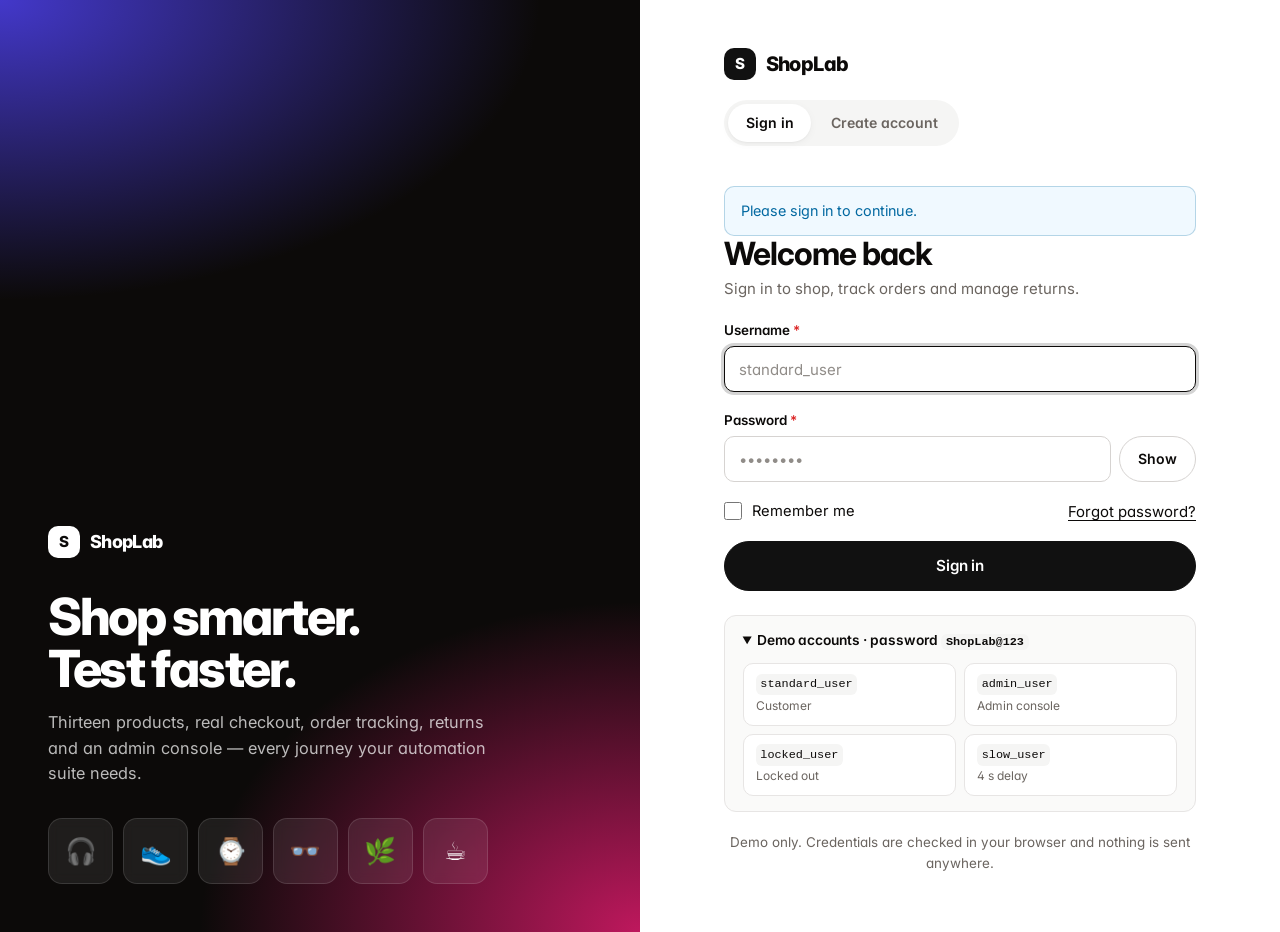
==== commit 70e5fb00: "Modern UI and integrated end-to-end shopping journeys Restyle the store and fold every former playgr" ====
--- a/checkout.html
+++ b/checkout.html
@@ -5,46 +5,41 @@
   <meta name="viewport" content="width=device-width, initial-scale=1.0">
   <title>ShopLab — Checkout</title>
   <script src="auth-guard.js"></script>
+  <link rel="preconnect" href="https://fonts.googleapis.com">
+  <link rel="preconnect" href="https://fonts.gstatic.com" crossorigin>
+  <link rel="stylesheet" href="https://fonts.googleapis.com/css2?family=Inter:wght@400;500;600;700;800&display=swap">
   <link rel="stylesheet" href="styles.css">
 </head>
 <body data-page="checkout">
-  <a href="#main" class="visually-hidden" data-testid="skip-link">Skip to content</a>
-
-  <header class="site-header" data-testid="site-header">
-    <div class="container">
-      <a href="index.html" class="brand" id="brand-link" data-testid="header-brand-link" aria-label="ShopLab home">
-        <span class="brand-mark" aria-hidden="true">S</span>
-        <span>ShopLab <small>UI test store</small></span>
-      </a>
-      <button type="button" class="btn btn-ghost btn-icon menu-toggle" id="menu-toggle" data-testid="header-menu-toggle" aria-label="Toggle navigation menu" aria-expanded="false" aria-controls="main-nav">☰</button>
-      <nav class="main-nav" id="main-nav" aria-label="Main navigation" data-testid="header-nav">
-        <a href="index.html" id="nav-shop" data-testid="nav-shop-link">Shop</a>
-        <a href="admin-playground.html" id="nav-playground" data-testid="nav-playground-link">Playground</a>
-        <a href="checkout.html" id="nav-cart" class="cart-link" data-testid="nav-cart-link" aria-label="Cart and checkout" aria-current="page">
-          🛒 Cart <span class="cart-count" id="cart-count" data-testid="header-cart-count" aria-live="polite">0</span>
-        </a>
-      </nav>
-    </div>
-  </header>
+  <a href="#main" class="skip-link" data-testid="skip-link">Skip to content</a>
+  <div id="app-header"></div>
 
   <main id="main" class="container">
-    <!-- ===== Order success (shown after confirmation) ===== -->
-    <section id="order-success" class="panel success-hero" data-testid="order-success" hidden style="margin-top:1.5rem" aria-live="polite">
+    <ol class="stepper" data-testid="checkout-stepper" aria-label="Checkout progress">
+      <li class="is-done" data-step="cart"><span>1</span>Cart</li>
+      <li class="is-current" data-step="details" aria-current="step"><span>2</span>Details</li>
+      <li data-step="payment"><span>3</span>Payment</li>
+      <li data-step="done"><span>4</span>Confirmation</li>
+    </ol>
+
+    <!-- ===== Order success ===== -->
+    <section id="order-success" class="panel success-hero" data-testid="order-success" hidden aria-live="polite">
       <div class="check-circle" aria-hidden="true">✓</div>
       <h1 data-testid="order-success-title">Thank you! Your order is confirmed.</h1>
-      <div class="alert alert-success" id="order-success-banner" data-testid="order-success-banner" role="status" style="justify-content:center;max-width:520px;margin:1rem auto">
+      <div class="alert alert-success" id="order-success-banner" data-testid="order-success-banner" role="status">
         Order <strong id="order-id" data-testid="order-id"></strong> — total <strong id="order-total" data-testid="order-total"></strong>
       </div>
-      <p class="muted">A confirmation was sent to <span id="order-email" data-testid="order-email"></span>.</p>
+      <p class="muted">A confirmation was sent to <span id="order-email" data-testid="order-email"></span>. Estimated delivery: <strong id="order-eta" data-testid="order-eta"></strong>.</p>
       <div class="row" style="justify-content:center">
-        <button type="button" class="btn btn-primary" id="download-invoice-csv" data-testid="order-download-invoice-csv" aria-label="Download invoice as CSV">⬇ Download Invoice (CSV)</button>
-        <button type="button" class="btn" id="download-receipt-pdf" data-testid="order-download-receipt-pdf" aria-label="Download receipt as PDF">⬇ Download Receipt (PDF)</button>
+        <a href="#" class="btn btn-primary" id="view-order" data-testid="order-view-details">Track your order</a>
+        <button type="button" class="btn" id="download-invoice-csv" data-testid="order-download-invoice-csv">⬇ Invoice (CSV)</button>
+        <button type="button" class="btn" id="download-receipt-pdf" data-testid="order-download-receipt-pdf">⬇ Receipt (PDF)</button>
         <a href="index.html" class="btn btn-ghost" id="continue-shopping" data-testid="order-continue-shopping">Continue shopping</a>
       </div>
     </section>
 
     <div id="checkout-view" data-testid="checkout-view">
-      <h1 style="margin-top:1.5rem">Checkout</h1>
+      <h1>Checkout</h1>
 
       <div id="checkout-error-summary" class="alert alert-error" data-testid="checkout-error-summary" role="alert" tabindex="-1" hidden>
         <div>
@@ -54,7 +49,6 @@
       </div>
 
       <div class="checkout-layout">
-        <!-- ===== Checkout form ===== -->
         <form id="checkout-form" name="checkout-form" data-testid="checkout-form" novalidate aria-label="Checkout form">
 
           <!-- 1. Contact -->
@@ -63,17 +57,17 @@
             <div class="form-grid">
               <div class="field span-2">
                 <label for="full-name" class="required">Full name</label>
-                <input type="text" class="input" id="full-name" name="fullName" autocomplete="name" data-testid="checkout-fullname-input" aria-label="Full name" aria-describedby="full-name-error" required>
+                <input type="text" class="input" id="full-name" name="fullName" autocomplete="name" data-testid="checkout-fullname-input" aria-describedby="full-name-error" required>
                 <p class="field-error" id="full-name-error" data-testid="checkout-fullname-error"></p>
               </div>
               <div class="field">
                 <label for="email" class="required">Email</label>
-                <input type="email" class="input" id="email" name="email" autocomplete="email" placeholder="you@example.com" data-testid="checkout-email-input" aria-label="Email address" aria-describedby="email-error" required>
+                <input type="email" class="input" id="email" name="email" autocomplete="email" placeholder="you@example.com" data-testid="checkout-email-input" aria-describedby="email-error" required>
                 <p class="field-error" id="email-error" data-testid="checkout-email-error"></p>
               </div>
               <div class="field">
                 <label for="phone">Phone <span class="muted small">(optional)</span></label>
-                <input type="tel" class="input" id="phone" name="phone" autocomplete="tel" placeholder="(555) 123-4567" inputmode="numeric" data-testid="checkout-phone-input" aria-label="Phone number" aria-describedby="phone-error">
+                <input type="tel" class="input" id="phone" name="phone" autocomplete="tel" placeholder="(555) 123-4567" inputmode="numeric" data-testid="checkout-phone-input" aria-describedby="phone-error">
                 <p class="field-error" id="phone-error" data-testid="checkout-phone-error"></p>
               </div>
             </div>
@@ -82,24 +76,28 @@
           <!-- 2. Shipping address -->
           <section class="panel" aria-labelledby="address-title">
             <div class="panel-title"><span class="step-badge">2</span><h2 id="address-title">Shipping address</h2></div>
+            <div class="field" id="saved-address-field" hidden style="margin-bottom:1rem">
+              <label for="saved-address">Use a saved address</label>
+              <select class="select" id="saved-address" data-testid="checkout-saved-address-select">
+                <option value="">— Enter a new address —</option>
+              </select>
+            </div>
             <div class="form-grid">
               <div class="field span-2">
                 <label for="address" class="required">Street address</label>
-                <input type="text" class="input" id="address" name="address" autocomplete="street-address" data-testid="checkout-address-input" aria-label="Street address" aria-describedby="address-error" required>
+                <input type="text" class="input" id="address" name="address" autocomplete="street-address" data-testid="checkout-address-input" aria-describedby="address-error" required>
                 <p class="field-error" id="address-error" data-testid="checkout-address-error"></p>
               </div>
               <div class="field">
                 <label for="city" class="required">City</label>
-                <input type="text" class="input" id="city" name="city" autocomplete="address-level2" data-testid="checkout-city-input" aria-label="City" aria-describedby="city-error" required>
+                <input type="text" class="input" id="city" name="city" autocomplete="address-level2" data-testid="checkout-city-input" aria-describedby="city-error" required>
                 <p class="field-error" id="city-error" data-testid="checkout-city-error"></p>
               </div>
               <div class="field">
                 <label for="postal-code" class="required">Postal code</label>
-                <input type="text" class="input" id="postal-code" name="postalCode" autocomplete="postal-code" placeholder="12345" data-testid="checkout-postal-input" aria-label="Postal code" aria-describedby="postal-code-error" required>
+                <input type="text" class="input" id="postal-code" name="postalCode" autocomplete="postal-code" placeholder="12345" data-testid="checkout-postal-input" aria-describedby="postal-code-error" required>
                 <p class="field-error" id="postal-code-error" data-testid="checkout-postal-error"></p>
               </div>
-
-              <!-- Custom combobox (auto-suggest) -->
               <div class="field combobox" id="country-combobox" data-testid="country-combobox">
                 <label for="country-input" id="country-label" class="required">Country</label>
                 <div class="combobox-field">
@@ -110,11 +108,9 @@
                 <input type="hidden" id="country" name="country" data-testid="country-combobox-value">
                 <p class="field-error" id="country-error" data-testid="checkout-country-error"></p>
               </div>
-
-              <!-- Native select -->
               <div class="field">
                 <label for="delivery-slot">Delivery time</label>
-                <select class="select" id="delivery-slot" name="deliverySlot" data-testid="checkout-delivery-slot-select" aria-label="Delivery time slot">
+                <select class="select" id="delivery-slot" name="deliverySlot" data-testid="checkout-delivery-slot-select">
                   <option value="anytime">Anytime</option>
                   <option value="morning">Morning (8am – 12pm)</option>
                   <option value="afternoon">Afternoon (12pm – 5pm)</option>
@@ -124,73 +120,77 @@
             </div>
           </section>
 
-          <!-- 3. Shipping method -->
+          <!-- 3. Delivery -->
           <section class="panel" aria-labelledby="shipping-title">
-            <div class="panel-title"><span class="step-badge">3</span><h2 id="shipping-title">Shipping method</h2></div>
+            <div class="panel-title"><span class="step-badge">3</span><h2 id="shipping-title">Delivery</h2></div>
             <div class="radio-cards" role="radiogroup" aria-labelledby="shipping-title" data-testid="checkout-shipping-methods">
               <label class="radio-card" for="ship-standard">
-                <input type="radio" name="shipping" id="ship-standard" value="standard" checked data-testid="checkout-shipping-standard" aria-label="Standard shipping">
+                <input type="radio" name="shipping" id="ship-standard" value="standard" checked data-testid="checkout-shipping-standard">
                 <span><span class="rc-title">Standard</span><br><span class="muted small">5–7 business days · free over $100</span></span>
                 <span class="rc-price" id="ship-standard-price" data-testid="checkout-shipping-standard-price">$5.99</span>
               </label>
               <label class="radio-card" for="ship-express">
-                <input type="radio" name="shipping" id="ship-express" value="express" data-testid="checkout-shipping-express" aria-label="Express shipping">
+                <input type="radio" name="shipping" id="ship-express" value="express" data-testid="checkout-shipping-express">
                 <span><span class="rc-title">Express</span><br><span class="muted small">2–3 business days</span></span>
                 <span class="rc-price">$14.99</span>
               </label>
               <label class="radio-card" for="ship-overnight">
-                <input type="radio" name="shipping" id="ship-overnight" value="overnight" data-testid="checkout-shipping-overnight" aria-label="Overnight shipping">
+                <input type="radio" name="shipping" id="ship-overnight" value="overnight" data-testid="checkout-shipping-overnight">
                 <span><span class="rc-title">Overnight</span><br><span class="muted small">Next business day</span></span>
                 <span class="rc-price">$29.99</span>
               </label>
+            </div>
+            <div class="field" style="margin-top:1rem;max-width:320px">
+              <label for="delivery-date">Preferred delivery date <span class="muted small">(optional, no Sundays)</span></label>
+              <input type="date" class="input" id="delivery-date" name="deliveryDate" data-testid="checkout-delivery-date" aria-describedby="delivery-date-error">
+              <p class="field-error" id="delivery-date-error" data-testid="checkout-delivery-date-error"></p>
             </div>
           </section>
 
           <!-- 4. Payment -->
           <section class="panel" aria-labelledby="payment-title">
             <div class="panel-title"><span class="step-badge">4</span><h2 id="payment-title">Payment</h2></div>
-
-            <div class="radio-cards" role="radiogroup" aria-label="Payment method" data-testid="checkout-payment-methods" style="grid-template-columns:repeat(auto-fit,minmax(200px,1fr));margin-bottom:1rem">
+            <div class="radio-cards two-up" role="radiogroup" aria-label="Payment method" data-testid="checkout-payment-methods">
               <label class="radio-card" for="pay-card">
-                <input type="radio" name="paymentMethod" id="pay-card" value="card" checked data-testid="checkout-payment-card" aria-label="Pay by credit card">
+                <input type="radio" name="paymentMethod" id="pay-card" value="card" checked data-testid="checkout-payment-card">
                 <span class="rc-title">💳 Credit card</span>
               </label>
               <label class="radio-card" for="pay-gateway">
-                <input type="radio" name="paymentMethod" id="pay-gateway" value="gateway" data-testid="checkout-payment-gateway" aria-label="Pay with SecurePay gateway">
-                <span class="rc-title">🔐 SecurePay (iframe)</span>
-              </label>
-            </div>
-
-            <div id="card-fields" data-testid="checkout-card-fields">
+                <input type="radio" name="paymentMethod" id="pay-gateway" value="gateway" data-testid="checkout-payment-gateway">
+                <span class="rc-title">🔐 SecurePay</span>
+              </label>
+            </div>
+
+            <div id="card-fields" data-testid="checkout-card-fields" style="margin-top:1rem">
               <div class="form-grid">
                 <div class="field span-2">
                   <label for="card-name" class="required">Name on card</label>
-                  <input type="text" class="input" id="card-name" name="cardName" autocomplete="cc-name" data-testid="checkout-card-name-input" aria-label="Name on card" aria-describedby="card-name-error">
+                  <input type="text" class="input" id="card-name" name="cardName" autocomplete="cc-name" data-testid="checkout-card-name-input" aria-describedby="card-name-error">
                   <p class="field-error" id="card-name-error" data-testid="checkout-card-name-error"></p>
                 </div>
                 <div class="field span-2">
                   <label for="card-number" class="required">Card number <span class="card-brand" id="card-brand" data-testid="checkout-card-brand">CARD</span></label>
-                  <input type="text" class="input mono" id="card-number" name="cardNumber" inputmode="numeric" autocomplete="cc-number" placeholder="1234 5678 9012 3456" maxlength="19" data-testid="checkout-card-number-input" aria-label="Card number" aria-describedby="card-number-error card-number-hint">
+                  <input type="text" class="input mono" id="card-number" name="cardNumber" inputmode="numeric" autocomplete="cc-number" placeholder="1234 5678 9012 3456" maxlength="19" data-testid="checkout-card-number-input" aria-describedby="card-number-error card-number-hint">
                   <span class="hint" id="card-number-hint">Test card: 4242 4242 4242 4242 (any future expiry, any CVV)</span>
                   <p class="field-error" id="card-number-error" data-testid="checkout-card-number-error"></p>
                 </div>
                 <div class="field">
                   <label for="card-expiry" class="required">Expiry (MM/YY)</label>
-                  <input type="text" class="input mono" id="card-expiry" name="cardExpiry" inputmode="numeric" autocomplete="cc-exp" placeholder="MM/YY" maxlength="5" data-testid="checkout-card-expiry-input" aria-label="Card expiry date" aria-describedby="card-expiry-error">
+                  <input type="text" class="input mono" id="card-expiry" name="cardExpiry" inputmode="numeric" autocomplete="cc-exp" placeholder="MM/YY" maxlength="5" data-testid="checkout-card-expiry-input" aria-describedby="card-expiry-error">
                   <p class="field-error" id="card-expiry-error" data-testid="checkout-card-expiry-error"></p>
                 </div>
                 <div class="field">
                   <label for="card-cvv" class="required">CVV</label>
-                  <input type="password" class="input mono" id="card-cvv" name="cardCvv" inputmode="numeric" autocomplete="cc-csc" placeholder="123" maxlength="4" data-testid="checkout-card-cvv-input" aria-label="Card security code" aria-describedby="card-cvv-error">
+                  <input type="password" class="input mono" id="card-cvv" name="cardCvv" inputmode="numeric" autocomplete="cc-csc" placeholder="123" maxlength="4" data-testid="checkout-card-cvv-input" aria-describedby="card-cvv-error">
                   <p class="field-error" id="card-cvv-error" data-testid="checkout-card-cvv-error"></p>
                 </div>
               </div>
             </div>
 
-            <div id="gateway-fields" data-testid="checkout-gateway-fields" hidden>
-              <p class="small muted">The payment form below lives inside an <code>&lt;iframe&gt;</code>. Switch into the frame to interact with it.</p>
+            <div id="gateway-fields" data-testid="checkout-gateway-fields" hidden style="margin-top:1rem">
+              <p class="small muted">Pay securely with SecurePay. The payment form is hosted by the gateway inside a frame.</p>
               <div class="iframe-shell">
-                <iframe id="payment-gateway-frame" name="payment-gateway-frame" title="SecurePay payment gateway" data-testid="payment-gateway-iframe" height="290"></iframe>
+                <iframe id="payment-gateway-frame" name="payment-gateway-frame" title="SecurePay payment gateway" data-testid="payment-gateway-iframe" height="300"></iframe>
               </div>
               <div id="gateway-status" class="alert alert-info" data-testid="checkout-gateway-status" role="status" style="margin-top:.75rem">Waiting for gateway authorization…</div>
               <input type="hidden" id="gateway-token" name="gatewayToken" data-testid="checkout-gateway-token">
@@ -198,35 +198,35 @@
             </div>
           </section>
 
-          <!-- 5. Extras -->
+          <!-- 5. Review -->
           <section class="panel" aria-labelledby="extras-title">
-            <div class="panel-title"><span class="step-badge">5</span><h2 id="extras-title">Extras &amp; review</h2></div>
+            <div class="panel-title"><span class="step-badge">5</span><h2 id="extras-title">Review &amp; place order</h2></div>
 
             <div class="field">
               <label for="order-notes">Order notes</label>
-              <textarea class="textarea" id="order-notes" name="notes" placeholder="Leave at the front door…" data-testid="checkout-notes-input" aria-label="Order notes"></textarea>
+              <textarea class="textarea" id="order-notes" name="notes" placeholder="Leave at the front door…" data-testid="checkout-notes-input"></textarea>
             </div>
 
             <div class="row" style="margin:1rem 0">
-              <button type="button" class="btn" id="gift-message-btn" data-testid="checkout-gift-message-btn" aria-label="Add gift message (opens prompt)">🎁 Add gift message</button>
+              <button type="button" class="btn" id="gift-message-btn" data-testid="checkout-gift-message-btn">🎁 Add gift message</button>
               <span class="small muted">Gift message: <strong id="gift-message-value" data-testid="checkout-gift-message-value">none</strong></span>
               <span class="spacer"></span>
-              <button type="button" class="btn btn-ghost" id="help-alert-btn" data-testid="checkout-help-alert-btn" aria-label="Show help (opens alert)">❓ Need help?</button>
+              <button type="button" class="btn btn-ghost" id="help-alert-btn" data-testid="checkout-help-alert-btn">❓ Need help?</button>
             </div>
 
             <div class="stack">
               <label class="check" for="newsletter">
-                <input type="checkbox" id="newsletter" name="newsletter" data-testid="checkout-newsletter-checkbox" aria-label="Subscribe to newsletter">
+                <input type="checkbox" id="newsletter" name="newsletter" data-testid="checkout-newsletter-checkbox">
                 Email me about deals and new arrivals
               </label>
               <label class="check" for="agree-terms">
-                <input type="checkbox" id="agree-terms" name="agreeTerms" data-testid="checkout-terms-checkbox" aria-label="Agree to terms and conditions" aria-describedby="agree-terms-hint" required>
-                <span>I agree to the <a href="product-detail.html?id=1&amp;tab=terms" target="_blank" rel="noopener" data-testid="checkout-terms-link">Terms &amp; Conditions</a> <span class="required"></span></span>
+                <input type="checkbox" id="agree-terms" name="agreeTerms" data-testid="checkout-terms-checkbox" aria-describedby="agree-terms-hint" required>
+                <span>I agree to the <button type="button" class="link-btn" id="open-terms" data-testid="checkout-terms-link">Terms &amp; Conditions</button> <span class="required"></span></span>
               </label>
               <p class="hint small muted" id="agree-terms-hint">The Place Order button stays disabled until you accept the terms.</p>
             </div>
 
-            <button type="submit" class="btn btn-primary btn-lg btn-block" id="place-order" data-testid="checkout-place-order" aria-label="Place order" disabled style="margin-top:1rem">Place Order</button>
+            <button type="submit" class="btn btn-primary btn-lg btn-block" id="place-order" data-testid="checkout-place-order" disabled style="margin-top:1rem">Place Order</button>
           </section>
         </form>
 
@@ -235,27 +235,26 @@
           <div class="row" style="margin-bottom:.75rem">
             <h2 id="summary-title" style="margin:0">Order summary</h2>
             <span class="spacer"></span>
-            <button type="button" class="btn btn-sm btn-ghost" id="clear-cart" data-testid="cart-clear-btn" aria-label="Clear cart (opens confirm)">Clear cart</button>
+            <button type="button" class="btn btn-sm btn-ghost" id="clear-cart" data-testid="cart-clear-btn">Clear cart</button>
           </div>
           <p class="small muted" style="margin-bottom:.5rem">Drag items <span aria-hidden="true">⠿</span> to reorder.</p>
 
-          <ul class="cart-list" id="cart-list" data-testid="cart-list" aria-label="Cart items" data-group="cart"></ul>
+          <ul class="cart-list" id="cart-list" data-testid="cart-list" aria-label="Cart items"></ul>
 
           <div id="cart-empty" class="empty-state" data-testid="cart-empty-state" hidden>
             <span class="emoji" aria-hidden="true">🛒</span>
             <p style="margin:0">Your cart is empty.</p>
             <div class="row" style="justify-content:center">
               <a href="index.html" class="btn btn-sm" id="cart-browse" data-testid="cart-browse-link">Browse products</a>
-              <button type="button" class="btn btn-sm btn-primary" id="cart-add-samples" data-testid="cart-add-samples" aria-label="Add sample items to cart">Add sample items</button>
+              <button type="button" class="btn btn-sm btn-primary" id="cart-add-samples" data-testid="cart-add-samples">Add sample items</button>
             </div>
           </div>
 
-          <!-- Promo code -->
           <div class="field" style="margin-top:1rem" data-testid="promo-section">
             <label for="promo-code">Promo code</label>
             <div class="input-group">
-              <input type="text" class="input" id="promo-code" name="promoCode" placeholder="SAVE10" autocomplete="off" data-testid="promo-code-input" aria-label="Promo code" aria-describedby="promo-error">
-              <button type="button" class="btn" id="apply-promo" data-testid="promo-apply-btn" aria-label="Apply promo code">Apply</button>
+              <input type="text" class="input" id="promo-code" name="promoCode" placeholder="SAVE10" autocomplete="off" data-testid="promo-code-input" aria-describedby="promo-error">
+              <button type="button" class="btn" id="apply-promo" data-testid="promo-apply-btn">Apply</button>
             </div>
             <div id="promo-loading" class="promo-loading" data-testid="promo-loading" role="status" hidden>
               <span class="spinner" aria-hidden="true"></span> Validating promo code…
@@ -279,7 +278,30 @@
     </div>
   </main>
 
-  <!-- ===== Confirm order modal (native <dialog>) ===== -->
+  <!-- Terms & conditions: "I agree" unlocks after scrolling to the bottom -->
+  <dialog class="modal" id="terms-modal" data-testid="terms-modal" aria-labelledby="terms-modal-title">
+    <div class="modal-header"><h2 id="terms-modal-title">Terms &amp; Conditions</h2><button type="button" class="modal-close" id="terms-close" data-testid="terms-modal-close" aria-label="Close">×</button></div>
+    <div class="modal-body">
+      <div class="terms-scroll" id="terms-scroll" data-testid="terms-scroll" tabindex="0">
+        <h3>1. About these terms</h3><p>ShopLab is a demonstration store built for practising automated UI testing. By placing an order you acknowledge that no goods will be shipped and no payment will be taken.</p>
+        <h3>2. Orders</h3><p>Orders are stored in your browser only. You can cancel an order while it is processing. Once shipped, orders can be tracked from your account.</p>
+        <h3>3. Pricing</h3><p>Prices include all fees except sales tax (8%). Promo codes cannot be combined. Personalisation adds $5.00 per item.</p>
+        <h3>4. Shipping</h3><p>Standard shipping is free on orders of $100 or more. Delivery estimates are indicative only.</p>
+        <h3>5. Returns</h3><p>Delivered items may be returned within 30 days. Personalised and prescription items may only be returned if damaged; please attach photos.</p>
+        <h3>6. Privacy</h3><p>We store your cart, wishlist and orders in localStorage on this device. Clear it any time with “Reset demo data”.</p>
+        <h3>7. Liability</h3><p>This software is provided as-is for testing purposes. Do not enter real card numbers.</p>
+        <h3>8. Changes</h3><p>We may update these terms at any time. Continued use of the store means you accept the latest version.</p>
+        <p id="terms-end" data-testid="terms-end"><strong>End of terms.</strong></p>
+      </div>
+      <p class="small muted" id="terms-scroll-hint" data-testid="terms-scroll-hint">Scroll to the bottom to enable “I agree”.</p>
+    </div>
+    <div class="modal-footer">
+      <button type="button" class="btn" id="terms-decline" data-testid="terms-decline-btn">Decline</button>
+      <button type="button" class="btn btn-primary" id="terms-accept" data-testid="terms-accept-btn" disabled>I agree</button>
+    </div>
+  </dialog>
+
+  <!-- Confirm order -->
   <dialog class="modal" id="confirm-order-modal" data-testid="confirm-order-modal" aria-labelledby="confirm-order-title" aria-describedby="confirm-order-desc">
     <div class="modal-header">
       <h2 id="confirm-order-title">Confirm your order</h2>
@@ -287,26 +309,19 @@
     </div>
     <div class="modal-body">
       <p id="confirm-order-desc" class="muted">Please review your order before we charge your payment method.</p>
-      <table class="summary-table" data-testid="confirm-order-summary">
-        <tbody id="confirm-order-lines"></tbody>
-      </table>
+      <table class="summary-table" data-testid="confirm-order-summary"><tbody id="confirm-order-lines"></tbody></table>
       <div id="confirm-order-processing" class="promo-loading" data-testid="confirm-order-processing" role="status" hidden style="margin-top:1rem">
         <span class="spinner" aria-hidden="true"></span> Processing payment…
       </div>
     </div>
     <div class="modal-footer">
-      <button type="button" class="btn" id="confirm-order-cancel" data-testid="confirm-order-cancel" aria-label="Cancel order">Cancel</button>
-      <button type="button" class="btn btn-primary" id="confirm-order-submit" data-testid="confirm-order-submit" aria-label="Confirm and pay">Confirm &amp; Pay</button>
+      <button type="button" class="btn" id="confirm-order-cancel" data-testid="confirm-order-cancel">Cancel</button>
+      <button type="button" class="btn btn-primary" id="confirm-order-submit" data-testid="confirm-order-submit">Confirm &amp; Pay</button>
     </div>
   </dialog>
 
-  <footer class="site-footer" data-testid="site-footer">
-    <div class="container">
-      <span>ShopLab — a static playground for UI automation. No real payments.</span>
-      <button type="button" class="btn btn-sm" id="reset-demo-state" data-testid="footer-reset-state" aria-label="Reset demo state">Reset demo state</button>
-    </div>
-  </footer>
-
+  <div id="app-footer"></div>
   <script src="app.js"></script>
+  <script src="pages/checkout.js"></script>
 </body>
 </html>
--- a/styles.css
+++ b/styles.css
@@ -1,93 +1,113 @@
 /* ==========================================================================
    ShopLab — UI Automation Testbed
+   Modern retail look (monochrome ink + soft neutrals, pill buttons, Inter).
    Plain CSS, no build step. Design tokens first, then components.
    ========================================================================== */
 
 :root {
-  --bg: #f6f7fb;
+  --bg: #ffffff;
   --surface: #ffffff;
-  --surface-2: #f0f2f8;
-  --border: #dfe3ec;
-  --text: #1b2033;
-  --text-muted: #5d6478;
-  --primary: #4f46e5;
-  --primary-hover: #4338ca;
-  --primary-soft: #eef0ff;
+  --surface-2: #f5f5f4;
+  --surface-3: #fafaf9;
+  --border: #e7e5e4;
+  --border-strong: #d6d3d1;
+  --text: #0c0a09;
+  --text-muted: #6b6560;
+  --primary: #111111;
+  --primary-hover: #333333;
+  --primary-fg: #ffffff;
+  --primary-soft: #f2f2f1;
+  --accent: #4f46e5;
   --success: #15803d;
-  --success-soft: #e8f7ee;
-  --danger: #c62828;
-  --danger-soft: #fdecec;
+  --success-soft: #ecfdf3;
+  --danger: #dc2626;
+  --danger-soft: #fef2f2;
   --warning: #b45309;
-  --warning-soft: #fff6e5;
+  --warning-soft: #fffbeb;
   --info: #0369a1;
-  --info-soft: #e8f4fb;
-  --focus: 0 0 0 3px rgba(79, 70, 229, .35);
-  --radius: 10px;
-  --radius-sm: 6px;
-  --shadow: 0 1px 2px rgba(16, 24, 40, .06), 0 4px 12px rgba(16, 24, 40, .06);
-  --shadow-lg: 0 12px 40px rgba(16, 24, 40, .18);
+  --info-soft: #f0f9ff;
+  --sale: #e11d48;
+  --focus: 0 0 0 3px rgba(17, 17, 17, .18);
+  --radius: 16px;
+  --radius-md: 12px;
+  --radius-sm: 10px;
+  --radius-pill: 999px;
+  --shadow: 0 1px 2px rgba(12, 10, 9, .04), 0 2px 8px rgba(12, 10, 9, .04);
+  --shadow-lg: 0 24px 60px -12px rgba(12, 10, 9, .25);
   --font: "Inter", system-ui, -apple-system, "Segoe UI", Roboto, Helvetica, Arial, sans-serif;
   --mono: ui-monospace, SFMono-Regular, Menlo, Consolas, monospace;
+  --header-h: 68px;
   color-scheme: light;
 }
 
 @media (prefers-color-scheme: dark) {
   :root {
-    --bg: #0f1220;
-    --surface: #171b2e;
-    --surface-2: #1f2440;
-    --border: #2c3354;
-    --text: #e7e9f3;
-    --text-muted: #a0a6bf;
-    --primary: #818cf8;
-    --primary-hover: #a5b4fc;
-    --primary-soft: #262b52;
+    --bg: #0b0b0c;
+    --surface: #131315;
+    --surface-2: #1b1b1e;
+    --surface-3: #161618;
+    --border: #2a2a2e;
+    --border-strong: #3a3a40;
+    --text: #f5f5f4;
+    --text-muted: #a8a29e;
+    --primary: #fafaf9;
+    --primary-hover: #e7e5e4;
+    --primary-fg: #0b0b0c;
+    --primary-soft: #232326;
+    --accent: #a5b4fc;
     --success: #4ade80;
-    --success-soft: #12301f;
+    --success-soft: #0f2a1a;
     --danger: #f87171;
-    --danger-soft: #3a1a1d;
+    --danger-soft: #331517;
     --warning: #fbbf24;
-    --warning-soft: #3a2c10;
+    --warning-soft: #33270e;
     --info: #38bdf8;
-    --info-soft: #0f2c3d;
-    --shadow: 0 1px 2px rgba(0, 0, 0, .3), 0 4px 12px rgba(0, 0, 0, .25);
+    --info-soft: #0c2533;
+    --sale: #fb7185;
+    --focus: 0 0 0 3px rgba(250, 250, 249, .25);
+    --shadow: 0 1px 2px rgba(0, 0, 0, .4);
+    --shadow-lg: 0 24px 60px -12px rgba(0, 0, 0, .7);
     color-scheme: dark;
   }
 }
 
 *, *::before, *::after { box-sizing: border-box; }
 
-html { scroll-behavior: smooth; }
+html { scroll-behavior: smooth; -webkit-text-size-adjust: 100%; }
 
 body {
   margin: 0;
   font-family: var(--font);
   font-size: 15px;
-  line-height: 1.5;
+  line-height: 1.55;
   color: var(--text);
   background: var(--bg);
   min-height: 100vh;
   display: flex;
   flex-direction: column;
+  -webkit-font-smoothing: antialiased;
+  font-feature-settings: "cv11", "ss01";
 }
 
 main { flex: 1; }
 
 img { max-width: 100%; display: block; }
 
-a { color: var(--primary); }
-a:hover { color: var(--primary-hover); }
-
-h1, h2, h3, h4 { line-height: 1.25; margin: 0 0 .5em; }
-h1 { font-size: 1.75rem; }
+a { color: inherit; text-underline-offset: 3px; }
+a:hover { color: var(--text-muted); }
+
+h1, h2, h3, h4 { line-height: 1.15; margin: 0 0 .5em; letter-spacing: -0.02em; font-weight: 700; }
+h1 { font-size: clamp(1.7rem, 1.2rem + 1.6vw, 2.3rem); letter-spacing: -0.03em; }
 h2 { font-size: 1.3rem; }
-h3 { font-size: 1.05rem; }
+h3 { font-size: 1.02rem; letter-spacing: -0.01em; }
 
 p { margin: 0 0 .75em; }
 
-code, kbd { font-family: var(--mono); font-size: .9em; background: var(--surface-2); padding: .1em .35em; border-radius: 4px; }
-
-:focus-visible { outline: none; box-shadow: var(--focus); }
+code, kbd { font-family: var(--mono); font-size: .86em; background: var(--surface-2); padding: .12em .4em; border-radius: 6px; }
+
+::selection { background: var(--text); color: var(--bg); }
+
+:focus-visible { outline: 2px solid var(--text); outline-offset: 2px; }
 
 [hidden] { display: none !important; }
 
@@ -99,104 +119,131 @@
   white-space: nowrap; border: 0;
 }
 
-.container { width: 100%; max-width: 1240px; margin: 0 auto; padding: 0 16px; }
+.container { width: 100%; max-width: 1320px; margin: 0 auto; padding: 0 24px; }
+@media (max-width: 600px) { .container { padding: 0 16px; } }
 
 .muted { color: var(--text-muted); }
-.small { font-size: .85rem; }
+.small { font-size: .84rem; }
 .mono { font-family: var(--mono); }
 .stack > * + * { margin-top: 1rem; }
 .row { display: flex; gap: .75rem; align-items: center; flex-wrap: wrap; }
 .spacer { flex: 1; }
-
-/* ---------- Header / Footer ---------- */
+.section-title { font-size: 1.35rem; letter-spacing: -0.02em; margin-bottom: 1rem; }
+.eyebrow { font-size: .78rem; font-weight: 600; letter-spacing: .12em; text-transform: uppercase; color: var(--text-muted); margin-bottom: .75rem; }
+
+/* ---------- Announcement / Header / Footer ---------- */
+
+.announcement-bar {
+  background: var(--primary); color: var(--primary-fg);
+  text-align: center; font-size: .8rem; letter-spacing: .01em;
+  padding: .5rem 16px;
+}
 
 .site-header {
   position: sticky; top: 0; z-index: 50;
-  background: var(--surface);
+  background: color-mix(in srgb, var(--bg) 82%, transparent);
+  backdrop-filter: saturate(180%) blur(14px);
+  -webkit-backdrop-filter: saturate(180%) blur(14px);
   border-bottom: 1px solid var(--border);
 }
-.site-header .container { display: flex; align-items: center; gap: 1rem; height: 64px; }
-.brand { display: flex; align-items: center; gap: .5rem; font-weight: 800; font-size: 1.15rem; color: var(--text); text-decoration: none; }
-.brand-mark { width: 32px; height: 32px; border-radius: 8px; background: linear-gradient(135deg, #6366f1, #ec4899); display: grid; place-items: center; color: #fff; font-size: 1rem; }
-.brand small { font-weight: 500; color: var(--text-muted); font-size: .75rem; }
-
-.main-nav { display: flex; gap: .25rem; margin-left: auto; align-items: center; }
+.site-header .container { display: flex; align-items: center; gap: 1rem; height: var(--header-h); }
+.brand { display: flex; align-items: center; gap: .6rem; font-weight: 800; font-size: 1.12rem; letter-spacing: -0.03em; color: var(--text); text-decoration: none; }
+.brand:hover { color: var(--text); }
+.brand-mark {
+  width: 32px; height: 32px; border-radius: 10px; flex-shrink: 0;
+  background: var(--primary); color: var(--primary-fg);
+  display: grid; place-items: center; font-size: .95rem; font-weight: 800;
+}
+.brand small { font-weight: 500; color: var(--text-muted); font-size: .72rem; letter-spacing: 0; margin-left: .25rem; }
+
+.main-nav { display: flex; gap: .15rem; margin-left: auto; align-items: center; }
 .main-nav a {
-  padding: .5rem .8rem; border-radius: var(--radius-sm);
-  color: var(--text-muted); text-decoration: none; font-weight: 500;
+  position: relative; padding: .5rem .85rem; border-radius: var(--radius-pill);
+  color: var(--text); text-decoration: none; font-weight: 500; font-size: .92rem;
+  transition: background .15s;
 }
 .main-nav a:hover { background: var(--surface-2); color: var(--text); }
-.main-nav a[aria-current="page"] { color: var(--primary); background: var(--primary-soft); }
-
-.cart-link { position: relative; display: inline-flex; align-items: center; gap: .4rem; }
+.main-nav a[aria-current="page"]::after {
+  content: ""; position: absolute; left: .85rem; right: .85rem; bottom: .2rem; height: 2px; border-radius: 2px; background: var(--text);
+}
+.main-nav .btn { margin-left: .25rem; }
+.icon { display: inline-block; vertical-align: middle; flex-shrink: 0; }
+
+.cart-link { display: inline-flex !important; align-items: center; gap: .4rem; }
 .cart-count {
-  min-width: 20px; height: 20px; padding: 0 6px; border-radius: 999px;
-  background: var(--primary); color: #fff; font-size: .75rem; font-weight: 700;
+  min-width: 20px; height: 20px; padding: 0 6px; border-radius: var(--radius-pill);
+  background: var(--primary); color: var(--primary-fg); font-size: .72rem; font-weight: 700;
   display: inline-grid; place-items: center;
 }
 .cart-count.bump { animation: bump .35s ease; }
 @keyframes bump { 50% { transform: scale(1.35); } }
+
+.user-chip {
+  display: inline-flex; align-items: center; gap: .45rem;
+  font-size: .85rem; color: var(--text-muted); padding: 0 .3rem 0 .6rem; white-space: nowrap;
+}
+.user-chip::before {
+  content: attr(data-initial);
+  width: 28px; height: 28px; border-radius: 50%;
+  display: inline-grid; place-items: center;
+  background: var(--surface-2); color: var(--text); font-weight: 700; font-size: .8rem;
+  border: 1px solid var(--border);
+}
 
 .site-header .menu-toggle { display: none; margin-left: auto; }
 
 @media (max-width: 760px) {
   .site-header .menu-toggle { display: inline-flex; }
   .main-nav {
-    display: none; position: absolute; top: 64px; left: 0; right: 0;
-    flex-direction: column; align-items: stretch; padding: .5rem 16px 1rem;
-    background: var(--surface); border-bottom: 1px solid var(--border);
+    display: none; position: absolute; top: var(--header-h); left: 0; right: 0;
+    flex-direction: column; align-items: stretch; gap: .25rem; padding: .75rem 16px 1rem;
+    background: var(--bg); border-bottom: 1px solid var(--border); box-shadow: var(--shadow-lg);
   }
   .main-nav.is-open { display: flex; }
-}
-
-.site-footer { margin-top: 3rem; border-top: 1px solid var(--border); background: var(--surface); padding: 1.25rem 0; font-size: .85rem; color: var(--text-muted); }
-.site-footer .container { display: flex; gap: 1rem; flex-wrap: wrap; align-items: center; justify-content: space-between; }
-
-.user-chip { font-size: .85rem; color: var(--text-muted); padding: 0 .4rem; white-space: nowrap; }
-
-/* ---------- Login ---------- */
-
-.auth-page { background: radial-gradient(1200px 600px at 10% -10%, var(--primary-soft), transparent 60%), var(--bg); }
-.auth-shell { width: 100%; max-width: 440px; margin: 0 auto; padding: 48px 16px; display: flex; flex-direction: column; gap: 1.25rem; }
-.auth-brand { justify-content: center; font-size: 1.35rem; }
-.auth-card { padding: 1.75rem; }
-.auth-card h1 { margin-bottom: .25rem; }
-.auth-card form { display: grid; gap: 1rem; margin-top: 1rem; }
-.auth-card .alert { margin-top: 1rem; }
-.demo-creds { margin-top: 1.25rem; padding: .75rem 1rem; border: 1px dashed var(--border); border-radius: var(--radius-sm); background: var(--surface-2); font-size: .88rem; }
-.demo-creds summary { cursor: pointer; font-weight: 600; }
-.demo-creds table { margin-top: .5rem; }
-.demo-creds td:last-child { text-align: right; color: var(--text-muted); }
+  .main-nav a[aria-current="page"]::after { display: none; }
+  .main-nav a[aria-current="page"] { background: var(--surface-2); }
+  .user-chip { padding: .4rem .85rem; }
+}
+
+.site-footer { margin-top: 4rem; border-top: 1px solid var(--border); background: var(--surface-3); padding: 2rem 0; font-size: .86rem; color: var(--text-muted); }
+.site-footer .container { display: flex; gap: 1.5rem; flex-wrap: wrap; align-items: center; justify-content: space-between; }
+.footer-brand { display: flex; gap: .75rem; align-items: center; color: var(--text); }
+.footer-links { display: flex; gap: 1.25rem; flex-wrap: wrap; }
+.footer-links a { color: var(--text-muted); text-decoration: none; }
+.footer-links a:hover { color: var(--text); }
 
 /* ---------- Buttons ---------- */
 
 .btn {
   --btn-bg: var(--surface);
   --btn-fg: var(--text);
-  --btn-border: var(--border);
+  --btn-border: var(--border-strong);
   display: inline-flex; align-items: center; justify-content: center; gap: .45rem;
-  min-height: 38px; padding: .45rem 1rem;
-  font: inherit; font-weight: 600; font-size: .9rem;
+  min-height: 40px; padding: .5rem 1.15rem;
+  font: inherit; font-weight: 600; font-size: .88rem; letter-spacing: -0.005em;
   color: var(--btn-fg); background: var(--btn-bg);
-  border: 1px solid var(--btn-border); border-radius: var(--radius-sm);
+  border: 1px solid var(--btn-border); border-radius: var(--radius-pill);
   cursor: pointer; text-decoration: none; white-space: nowrap;
-  transition: background .15s, border-color .15s, transform .05s, opacity .15s;
-}
-.btn:hover:not(:disabled) { background: var(--surface-2); }
-.btn:active:not(:disabled) { transform: translateY(1px); }
-.btn:disabled, .btn[aria-disabled="true"] { opacity: .5; cursor: not-allowed; }
-
-.btn-primary { --btn-bg: var(--primary); --btn-fg: #fff; --btn-border: var(--primary); }
-.btn-primary:hover:not(:disabled) { background: var(--primary-hover); }
+  transition: background .15s, border-color .15s, color .15s, transform .08s, opacity .15s, box-shadow .15s;
+}
+.btn:hover:not(:disabled) { background: var(--surface-2); color: var(--btn-fg); }
+.btn:active:not(:disabled) { transform: scale(.98); }
+.btn:disabled, .btn[aria-disabled="true"] { opacity: .4; cursor: not-allowed; }
+
+.btn-primary { --btn-bg: var(--primary); --btn-fg: var(--primary-fg); --btn-border: var(--primary); }
+.btn-primary:hover:not(:disabled) { background: var(--primary-hover); border-color: var(--primary-hover); }
+.btn-outline { --btn-bg: transparent; --btn-border: var(--text); }
+.btn-outline:hover:not(:disabled) { background: var(--text); color: var(--bg); }
 .btn-danger { --btn-bg: var(--danger); --btn-fg: #fff; --btn-border: var(--danger); }
 .btn-danger:hover:not(:disabled) { background: var(--danger); filter: brightness(.92); }
 .btn-success { --btn-bg: var(--success); --btn-fg: #fff; --btn-border: var(--success); }
 .btn-success:hover:not(:disabled) { background: var(--success); filter: brightness(.95); }
 .btn-ghost { --btn-bg: transparent; --btn-border: transparent; }
-.btn-sm { min-height: 30px; padding: .25rem .65rem; font-size: .8rem; }
+.btn-sm { min-height: 32px; padding: .3rem .8rem; font-size: .8rem; }
 .btn-icon { width: 34px; padding: 0; }
+.btn-sm.btn-icon { width: 30px; }
 .btn-block { width: 100%; }
-.btn-lg { min-height: 46px; font-size: 1rem; }
+.btn-lg { min-height: 50px; padding: .7rem 1.6rem; font-size: .95rem; }
 
 .btn.is-loading { pointer-events: none; }
 .btn.is-loading::before {
@@ -207,33 +254,40 @@
 
 .spinner {
   display: inline-block; width: 18px; height: 18px; border-radius: 50%;
-  border: 2.5px solid var(--primary); border-right-color: transparent;
+  border: 2.5px solid var(--text); border-right-color: transparent;
   animation: spin .7s linear infinite; vertical-align: middle;
 }
-.spinner-lg { width: 36px; height: 36px; border-width: 3.5px; }
+.spinner-lg { width: 36px; height: 36px; border-width: 3px; }
 @keyframes spin { to { transform: rotate(360deg); } }
 
 /* ---------- Forms ---------- */
 
-.field { display: flex; flex-direction: column; gap: .3rem; }
-.field label, .field-label { font-weight: 600; font-size: .85rem; }
+.field { display: flex; flex-direction: column; gap: .35rem; }
+.field label, .field-label { font-weight: 600; font-size: .84rem; }
 .field .hint { font-size: .78rem; color: var(--text-muted); }
 .required::after { content: " *"; color: var(--danger); }
 
 .input, .select, .textarea {
-  width: 100%; min-height: 40px; padding: .5rem .7rem;
+  width: 100%; min-height: 46px; padding: .6rem .85rem;
   font: inherit; color: var(--text); background: var(--surface);
-  border: 1px solid var(--border); border-radius: var(--radius-sm);
+  border: 1px solid var(--border-strong); border-radius: var(--radius-sm);
   transition: border-color .15s, box-shadow .15s;
 }
-.textarea { min-height: 90px; resize: vertical; }
-.select[multiple] { min-height: 120px; padding: .3rem; }
-.input:focus, .select:focus, .textarea:focus { border-color: var(--primary); box-shadow: var(--focus); outline: none; }
+.select {
+  appearance: none; -webkit-appearance: none; padding-right: 2.2rem;
+  background-image: url("data:image/svg+xml;charset=utf-8,%3Csvg xmlns='http://www.w3.org/2000/svg' width='12' height='12' viewBox='0 0 24 24' fill='none' stroke='%23888' stroke-width='2.5' stroke-linecap='round' stroke-linejoin='round'%3E%3Cpath d='m6 9 6 6 6-6'/%3E%3C/svg%3E");
+  background-repeat: no-repeat; background-position: right .85rem center;
+}
+.select[multiple] { min-height: 130px; padding: .35rem; background-image: none; }
+.textarea { min-height: 96px; resize: vertical; }
+.input::placeholder, .textarea::placeholder { color: color-mix(in srgb, var(--text-muted) 75%, transparent); }
+.input:hover, .select:hover, .textarea:hover { border-color: var(--text-muted); }
+.input:focus, .select:focus, .textarea:focus { border-color: var(--text); box-shadow: var(--focus); outline: none; }
 .input:disabled, .select:disabled { background: var(--surface-2); cursor: not-allowed; }
-.input[aria-invalid="true"], .select[aria-invalid="true"], .textarea[aria-invalid="true"] { border-color: var(--danger); }
+.input[aria-invalid="true"], .select[aria-invalid="true"], .textarea[aria-invalid="true"] { border-color: var(--danger); box-shadow: 0 0 0 3px color-mix(in srgb, var(--danger) 15%, transparent); }
 .input[aria-invalid="false"].was-validated { border-color: var(--success); }
 
-.field-error { color: var(--danger); font-size: .8rem; margin: 0; min-height: 0; }
+.field-error { color: var(--danger); font-size: .8rem; margin: 0; }
 .field-error:empty { display: none; }
 
 .form-grid { display: grid; grid-template-columns: repeat(2, minmax(0, 1fr)); gap: 1rem; }
@@ -243,16 +297,17 @@
   .form-grid .span-2 { grid-column: auto; }
 }
 
-.check { display: flex; align-items: flex-start; gap: .55rem; cursor: pointer; font-size: .92rem; }
-.check input { width: 18px; height: 18px; margin: .12rem 0 0; accent-color: var(--primary); flex-shrink: 0; }
+.check { display: flex; align-items: flex-start; gap: .6rem; cursor: pointer; font-size: .92rem; }
+.check input { width: 18px; height: 18px; margin: .15rem 0 0; accent-color: var(--primary); flex-shrink: 0; }
 
 .radio-cards { display: grid; gap: .6rem; }
 .radio-card {
-  display: flex; align-items: center; gap: .75rem; padding: .75rem .9rem;
-  border: 1px solid var(--border); border-radius: var(--radius-sm);
-  background: var(--surface); cursor: pointer;
-}
-.radio-card:has(input:checked) { border-color: var(--primary); background: var(--primary-soft); }
+  display: flex; align-items: center; gap: .85rem; padding: .95rem 1.1rem;
+  border: 1px solid var(--border-strong); border-radius: var(--radius-md);
+  background: var(--surface); cursor: pointer; transition: border-color .15s, box-shadow .15s;
+}
+.radio-card:hover { border-color: var(--text-muted); }
+.radio-card:has(input:checked) { border-color: var(--text); box-shadow: inset 0 0 0 1px var(--text); }
 .radio-card input { accent-color: var(--primary); width: 18px; height: 18px; margin: 0; }
 .radio-card .rc-title { font-weight: 600; }
 .radio-card .rc-price { margin-left: auto; font-weight: 700; }
@@ -262,356 +317,859 @@
 .input-group { display: flex; gap: .5rem; }
 .input-group .input { flex: 1; }
 
-.card-brand { font-size: .75rem; font-weight: 700; padding: .15rem .45rem; border-radius: 4px; background: var(--surface-2); color: var(--text-muted); }
+.card-brand { font-size: .7rem; font-weight: 700; letter-spacing: .04em; padding: .15rem .5rem; border-radius: 6px; background: var(--surface-2); color: var(--text-muted); margin-left: .35rem; }
 
 /* ---------- Panels / cards ---------- */
 
 .panel {
   background: var(--surface); border: 1px solid var(--border);
-  border-radius: var(--radius); padding: 1.25rem; box-shadow: var(--shadow);
+  border-radius: var(--radius); padding: 1.5rem;
 }
 .panel + .panel { margin-top: 1rem; }
-.panel-title { display: flex; align-items: center; gap: .6rem; margin-bottom: 1rem; }
-.panel-title h2, .panel-title h3 { margin: 0; }
-.step-badge { width: 26px; height: 26px; border-radius: 50%; background: var(--primary); color: #fff; display: grid; place-items: center; font-size: .8rem; font-weight: 700; }
+.panel-title { display: flex; align-items: center; gap: .7rem; margin-bottom: 1.15rem; }
+.panel-title h2, .panel-title h3 { margin: 0; font-size: 1.15rem; }
+.step-badge { width: 26px; height: 26px; border-radius: 50%; background: var(--primary); color: var(--primary-fg); display: grid; place-items: center; font-size: .78rem; font-weight: 700; }
 
 /* ---------- Alerts / banners ---------- */
 
 .alert {
   display: flex; gap: .6rem; align-items: flex-start;
-  padding: .75rem 1rem; border-radius: var(--radius-sm);
+  padding: .8rem 1rem; border-radius: var(--radius-sm);
   border: 1px solid transparent; font-size: .9rem;
 }
-.alert-success { background: var(--success-soft); color: var(--success); border-color: color-mix(in srgb, var(--success) 30%, transparent); }
-.alert-error   { background: var(--danger-soft);  color: var(--danger);  border-color: color-mix(in srgb, var(--danger) 30%, transparent); }
-.alert-info    { background: var(--info-soft);    color: var(--info);    border-color: color-mix(in srgb, var(--info) 30%, transparent); }
-.alert-warning { background: var(--warning-soft); color: var(--warning); border-color: color-mix(in srgb, var(--warning) 30%, transparent); }
+.alert-success { background: var(--success-soft); color: var(--success); border-color: color-mix(in srgb, var(--success) 25%, transparent); }
+.alert-error   { background: var(--danger-soft);  color: var(--danger);  border-color: color-mix(in srgb, var(--danger) 25%, transparent); }
+.alert-info    { background: var(--info-soft);    color: var(--info);    border-color: color-mix(in srgb, var(--info) 25%, transparent); }
+.alert-warning { background: var(--warning-soft); color: var(--warning); border-color: color-mix(in srgb, var(--warning) 25%, transparent); }
 .alert ul { margin: .3rem 0 0; padding-left: 1.1rem; }
-.alert .alert-close { margin-left: auto; background: none; border: 0; color: inherit; cursor: pointer; font-size: 1.1rem; line-height: 1; }
+.alert a { color: inherit; }
+.alert .alert-close { margin-left: auto; background: none; border: 0; color: inherit; cursor: pointer; font-size: 1.15rem; line-height: 1; }
 
 .badge {
-  display: inline-flex; align-items: center; padding: .12rem .5rem;
-  font-size: .72rem; font-weight: 700; letter-spacing: .02em; text-transform: uppercase;
-  border-radius: 999px; background: var(--surface-2); color: var(--text-muted);
-}
-.badge-sale { background: #dc2626; color: #fff; }
-.badge-new { background: #2563eb; color: #fff; }
+  display: inline-flex; align-items: center; padding: .18rem .55rem;
+  font-size: .68rem; font-weight: 700; letter-spacing: .06em; text-transform: uppercase;
+  border-radius: 6px; background: var(--surface-2); color: var(--text-muted);
+}
+.badge-sale { background: var(--sale); color: #fff; }
+.badge-new { background: var(--primary); color: var(--primary-fg); }
 .badge-success { background: var(--success-soft); color: var(--success); }
 .badge-warning { background: var(--warning-soft); color: var(--warning); }
 .badge-danger { background: var(--danger-soft); color: var(--danger); }
 
 /* ---------- Toasts ---------- */
 
-.toast-region { position: fixed; right: 16px; bottom: 16px; z-index: 1000; display: flex; flex-direction: column; gap: .5rem; max-width: min(380px, calc(100vw - 32px)); }
+.toast-region { position: fixed; right: 20px; bottom: 20px; z-index: 1000; display: flex; flex-direction: column; gap: .5rem; max-width: min(380px, calc(100vw - 32px)); }
 .toast {
   display: flex; gap: .6rem; align-items: center;
-  padding: .7rem .9rem; border-radius: var(--radius-sm);
-  background: var(--text); color: var(--bg); box-shadow: var(--shadow-lg);
-  font-size: .9rem; animation: toast-in .2s ease;
-}
-.toast[data-type="success"] { background: var(--success); color: #fff; }
+  padding: .8rem 1rem; border-radius: var(--radius-md);
+  background: var(--primary); color: var(--primary-fg); box-shadow: var(--shadow-lg);
+  font-size: .88rem; font-weight: 500; animation: toast-in .25s cubic-bezier(.2, .9, .3, 1.2);
+}
+.toast[data-type="success"]::before { content: "✓"; font-weight: 800; color: #4ade80; }
 .toast[data-type="error"] { background: var(--danger); color: #fff; }
-.toast button { margin-left: auto; background: none; border: 0; color: inherit; cursor: pointer; font-size: 1.1rem; }
-@keyframes toast-in { from { opacity: 0; transform: translateY(8px); } }
-
-/* ---------- Catalog ---------- */
+.toast button { margin-left: auto; background: none; border: 0; color: inherit; cursor: pointer; font-size: 1.1rem; opacity: .7; }
+@keyframes toast-in { from { opacity: 0; transform: translateY(10px) scale(.98); } }
+
+/* ---------- Catalog: hero, categories, value props ---------- */
 
 .hero {
-  margin: 1.5rem 0; padding: 1.5rem; border-radius: var(--radius);
-  background: linear-gradient(120deg, #4f46e5, #9333ea 60%, #ec4899); color: #fff;
-  display: flex; gap: 1rem; align-items: center; justify-content: space-between; flex-wrap: wrap;
-}
-.hero h1 { margin: 0 0 .25rem; }
-.hero p { margin: 0; opacity: .9; }
-.hero code { background: rgba(255, 255, 255, .2); color: #fff; }
-
-.catalog-layout { display: grid; grid-template-columns: 260px minmax(0, 1fr); gap: 1.5rem; align-items: start; }
-@media (max-width: 900px) { .catalog-layout { grid-template-columns: minmax(0, 1fr); } }
-
-.filters { position: sticky; top: 80px; }
-@media (max-width: 900px) { .filters { position: static; } }
-.filters .field + .field, .filters fieldset { margin-top: 1rem; }
-.filters fieldset { border: 0; padding: 0; margin-left: 0; margin-right: 0; }
-.filters legend { font-weight: 600; font-size: .85rem; padding: 0; margin-bottom: .4rem; }
-
-.chip-group { display: flex; flex-wrap: wrap; gap: .4rem; }
+  margin: 1.5rem 0 2.5rem; padding: clamp(2rem, 4vw, 3.5rem);
+  border-radius: 24px; background: var(--surface-2);
+  display: grid; grid-template-columns: minmax(0, 1.15fr) minmax(0, 1fr); gap: 2rem; align-items: center;
+  overflow: hidden;
+}
+.hero h1 { font-size: clamp(2rem, 1.2rem + 3vw, 3.6rem); line-height: 1.02; letter-spacing: -0.045em; font-weight: 800; margin-bottom: 1rem; max-width: 14ch; }
+.hero-sub { color: var(--text-muted); font-size: 1.05rem; max-width: 46ch; margin-bottom: 1.75rem; }
+.hero-visual { display: grid; grid-template-columns: 1fr 1fr; gap: 1rem; max-width: 420px; justify-self: end; width: 100%; }
+.hero-tile {
+  aspect-ratio: 1; border-radius: 20px; display: grid; place-items: center;
+  font-size: clamp(3rem, 2rem + 4vw, 5.5rem); box-shadow: var(--shadow);
+  transition: transform .4s cubic-bezier(.2, .8, .2, 1);
+}
+.hero-tile:hover { transform: translateY(-6px) rotate(-2deg); }
+.hero-tile.t1 { background: #e0e7ff; }
+.hero-tile.t2 { background: #ffedd5; transform: translateY(1.5rem); }
+.hero-tile.t3 { background: #e0f2fe; }
+.hero-tile.t4 { background: #dcfce7; transform: translateY(1.5rem); }
+@media (prefers-color-scheme: dark) {
+  .hero-tile.t1 { background: #23264a; } .hero-tile.t2 { background: #3b2513; }
+  .hero-tile.t3 { background: #10283a; } .hero-tile.t4 { background: #12301d; }
+}
+@media (max-width: 860px) {
+  .hero { grid-template-columns: 1fr; }
+  .hero-visual { grid-template-columns: repeat(4, 1fr); max-width: none; justify-self: stretch; }
+  .hero-tile { font-size: 2.4rem; border-radius: 14px; }
+  .hero-tile.t2, .hero-tile.t4 { transform: none; }
+}
+
+.category-strip { margin-bottom: 2.5rem; }
+.category-tiles { display: grid; grid-template-columns: repeat(6, minmax(0, 1fr)); gap: .9rem; }
+@media (max-width: 900px) { .category-tiles { grid-template-columns: repeat(3, minmax(0, 1fr)); } }
+.category-tile {
+  display: flex; flex-direction: column; align-items: center; gap: .6rem;
+  padding: 1.25rem .5rem; border-radius: var(--radius); background: var(--surface-2);
+  text-decoration: none; font-weight: 600; font-size: .9rem; color: var(--text);
+  border: 1px solid transparent; transition: transform .2s, border-color .2s, background .2s;
+}
+.category-tile:hover { transform: translateY(-3px); color: var(--text); border-color: var(--border-strong); }
+.category-tile[aria-current="true"] { border-color: var(--text); background: var(--surface); }
+.category-emoji { font-size: 2rem; line-height: 1; }
+
+.value-props {
+  margin-top: 3.5rem; display: grid; grid-template-columns: repeat(4, minmax(0, 1fr)); gap: 1rem;
+  border-top: 1px solid var(--border); padding-top: 2rem;
+}
+.value-props div { display: flex; flex-direction: column; gap: .2rem; }
+.value-props span { color: var(--text-muted); font-size: .86rem; }
+@media (max-width: 760px) { .value-props { grid-template-columns: repeat(2, minmax(0, 1fr)); } }
+
+/* ---------- Catalog: filters + grid ---------- */
+
+.catalog-layout { display: grid; grid-template-columns: 250px minmax(0, 1fr); gap: 2.5rem; align-items: start; }
+@media (max-width: 900px) { .catalog-layout { grid-template-columns: minmax(0, 1fr); gap: 1.5rem; } }
+
+.filters { position: sticky; top: calc(var(--header-h) + 16px); border: 0; padding: 0; background: transparent; }
+@media (max-width: 900px) { .filters { position: static; border: 1px solid var(--border); padding: 1.25rem; } }
+.filters-heading { font-size: 1.05rem; margin-bottom: 1rem; }
+.filters .field, .filters fieldset { padding: 1rem 0; border-top: 1px solid var(--border); margin: 0; }
+.filters fieldset { border-left: 0; border-right: 0; border-bottom: 0; }
+.filters legend { font-weight: 600; font-size: .84rem; padding: 1rem 0 .5rem; float: left; width: 100%; }
+.filters fieldset .chip-group { clear: both; }
+
+.chip-group { display: flex; flex-wrap: wrap; gap: .45rem; }
 .chip {
-  position: relative; display: inline-flex; align-items: center;
-  padding: .3rem .75rem; border-radius: 999px; border: 1px solid var(--border);
-  background: var(--surface); font-size: .82rem; cursor: pointer; user-select: none;
-}
-.chip input { width: 14px; height: 14px; margin: 0 .4rem 0 0; cursor: pointer; accent-color: #fff; }
-.chip:has(input:checked) { background: var(--primary); border-color: var(--primary); color: #fff; }
-.chip:has(input:focus-visible) { box-shadow: var(--focus); }
-
-.range-labels { display: flex; justify-content: space-between; font-size: .78rem; color: var(--text-muted); }
-
-.catalog-toolbar { display: flex; align-items: center; gap: 1rem; margin-bottom: 1rem; flex-wrap: wrap; }
-.catalog-toolbar .select { width: auto; }
-
-.product-grid { display: grid; grid-template-columns: repeat(auto-fill, minmax(230px, 1fr)); gap: 1.1rem; }
+  display: inline-flex; align-items: center;
+  padding: .38rem .8rem; border-radius: var(--radius-pill); border: 1px solid var(--border-strong);
+  background: var(--surface); font-size: .82rem; font-weight: 500; cursor: pointer; user-select: none;
+  transition: background .15s, border-color .15s;
+}
+.chip:hover { border-color: var(--text); }
+.chip input { width: 14px; height: 14px; margin: 0 .4rem 0 0; cursor: pointer; accent-color: var(--primary-fg); }
+.chip:has(input:checked) { background: var(--primary); border-color: var(--primary); color: var(--primary-fg); }
+.chip:has(input:focus-visible) { outline: 2px solid var(--text); outline-offset: 2px; }
+
+.range-labels { display: flex; justify-content: space-between; font-size: .76rem; color: var(--text-muted); }
+
+.catalog-toolbar { display: flex; align-items: center; gap: 1rem; margin-bottom: 1.25rem; flex-wrap: wrap; }
+.catalog-toolbar .select { width: auto; min-height: 40px; border-radius: var(--radius-pill); padding-left: 1rem; }
+#results-count { font-size: .88rem; }
+
+.product-grid { display: grid; grid-template-columns: repeat(auto-fill, minmax(240px, 1fr)); gap: 2rem 1.25rem; }
 .product-grid[data-state="loading"] { display: block; }
 
 .loading-state, .empty-state {
   display: flex; flex-direction: column; align-items: center; justify-content: center; gap: .75rem;
-  padding: 3rem 1rem; text-align: center; color: var(--text-muted);
-  border: 1px dashed var(--border); border-radius: var(--radius); background: var(--surface);
+  padding: 3.5rem 1rem; text-align: center; color: var(--text-muted);
+  border-radius: var(--radius); background: var(--surface-2);
 }
 .empty-state .emoji { font-size: 2.5rem; }
 
-.product-card {
-  display: flex; flex-direction: column;
-  background: var(--surface); border: 1px solid var(--border); border-radius: var(--radius);
-  overflow: hidden; box-shadow: var(--shadow);
-  transition: transform .18s ease, box-shadow .18s ease, border-color .18s;
-}
-.product-card:hover { transform: translateY(-4px); box-shadow: var(--shadow-lg); border-color: color-mix(in srgb, var(--primary) 40%, var(--border)); }
-.product-card.is-out-of-stock { opacity: .75; }
-
-.product-media { position: relative; display: block; aspect-ratio: 4 / 3; overflow: hidden; background: var(--surface-2); }
-.product-media img { width: 100%; height: 100%; object-fit: cover; transition: transform .35s ease; }
-.product-card:hover .product-media img { transform: scale(1.06); }
-.product-media .badge { position: absolute; top: 10px; left: 10px; }
-
-.product-body { padding: .9rem; display: flex; flex-direction: column; gap: .4rem; flex: 1; }
-.product-category { font-size: .72rem; text-transform: uppercase; letter-spacing: .06em; color: var(--text-muted); margin: 0; }
-.product-title { margin: 0; font-size: 1rem; }
+.product-card { display: flex; flex-direction: column; background: transparent; }
+.product-card.is-out-of-stock .product-media img { filter: grayscale(.6); opacity: .7; }
+
+.product-media-wrap { position: relative; }
+.product-media { position: relative; display: block; aspect-ratio: 1; overflow: hidden; background: var(--surface-2); border-radius: var(--radius); }
+.product-media img { width: 100%; height: 100%; object-fit: cover; transition: transform .6s cubic-bezier(.2, .8, .2, 1); }
+.product-card:hover .product-media img { transform: scale(1.05); }
+.product-media .badge { position: absolute; top: 12px; left: 12px; }
+
+.card-wish {
+  position: absolute; top: 10px; right: 10px; z-index: 2;
+  width: 38px; height: 38px; border-radius: 50%; border: 0;
+  background: color-mix(in srgb, var(--surface) 88%, transparent); color: var(--text);
+  font-size: 1.15rem; line-height: 1; cursor: pointer; display: grid; place-items: center;
+  box-shadow: var(--shadow); backdrop-filter: blur(6px);
+  transition: transform .15s, color .15s;
+}
+.card-wish:hover { transform: scale(1.08); }
+.card-wish[aria-pressed="true"] { color: var(--sale); }
+
+.product-body { padding: .9rem .15rem 0; display: flex; flex-direction: column; gap: .35rem; flex: 1; }
+.product-category { font-size: .72rem; text-transform: uppercase; letter-spacing: .1em; color: var(--text-muted); margin: 0; font-weight: 500; }
+.product-title { margin: 0; font-size: 1rem; font-weight: 600; letter-spacing: -0.01em; }
 .product-title a { color: var(--text); text-decoration: none; }
-.product-title a:hover { color: var(--primary); }
-.rating { color: #f59e0b; font-size: .85rem; letter-spacing: 1px; }
-.rating span { color: var(--text-muted); letter-spacing: 0; margin-left: .25rem; }
+.product-title a:hover { text-decoration: underline; }
+.rating { color: var(--text); font-size: .8rem; letter-spacing: 1px; }
+.rating span { color: var(--text-muted); letter-spacing: 0; margin-left: .3rem; }
 .price-row { display: flex; align-items: baseline; gap: .5rem; }
-.price { font-weight: 800; font-size: 1.15rem; margin: 0; }
-.compare-price { color: var(--text-muted); text-decoration: line-through; font-size: .85rem; }
+.price { font-weight: 700; font-size: 1.05rem; margin: 0; letter-spacing: -0.01em; }
+.compare-price { color: var(--text-muted); text-decoration: line-through; font-size: .86rem; }
+.price-row:has(.compare-price:not(:empty)) .price { color: var(--sale); }
 .tag-list { display: flex; gap: .3rem; flex-wrap: wrap; }
 .stock-note { font-size: .78rem; margin: 0; }
-.stock-note.low { color: var(--warning); }
-.stock-note.out { color: var(--danger); }
-
-.card-actions { display: flex; gap: .5rem; align-items: center; margin-top: auto; padding-top: .4rem; }
+.stock-note.low { color: var(--warning); font-weight: 600; }
+.stock-note.out { color: var(--danger); font-weight: 600; }
+.color-dots { display: flex; align-items: center; gap: .3rem; }
+.color-dots .swatch-dot { width: 12px; height: 12px; }
+.color-dots .small { margin-left: .2rem; }
+
+.card-actions { display: flex; gap: .5rem; align-items: center; margin-top: auto; padding-top: .6rem; }
 .card-actions .btn { flex: 1; }
-.card-links { display: flex; gap: 1rem; font-size: .82rem; padding-top: .25rem; }
-
-.qty { display: inline-flex; align-items: center; border: 1px solid var(--border); border-radius: var(--radius-sm); overflow: hidden; background: var(--surface); }
+.card-links { display: flex; gap: 1rem; font-size: .8rem; padding-top: .3rem; }
+.card-links a { color: var(--text-muted); }
+.card-links a:hover { color: var(--text); }
+
+.qty { display: inline-flex; align-items: center; border: 1px solid var(--border-strong); border-radius: var(--radius-pill); overflow: hidden; background: var(--surface); }
 .qty button {
-  width: 32px; height: 36px; border: 0; background: var(--surface-2); color: var(--text);
+  width: 34px; height: 38px; border: 0; background: transparent; color: var(--text);
   font-size: 1.05rem; cursor: pointer;
 }
-.qty button:disabled { opacity: .4; cursor: not-allowed; }
+.qty button:hover:not(:disabled) { background: var(--surface-2); }
+.qty button:disabled { opacity: .3; cursor: not-allowed; }
 .qty input {
-  width: 42px; height: 36px; border: 0; text-align: center; font: inherit; font-weight: 600;
-  background: var(--surface); color: var(--text); -moz-appearance: textfield; appearance: textfield;
+  width: 36px; height: 38px; border: 0; text-align: center; font: inherit; font-weight: 600;
+  background: transparent; color: var(--text); -moz-appearance: textfield; appearance: textfield;
 }
 .qty input::-webkit-outer-spin-button, .qty input::-webkit-inner-spin-button { -webkit-appearance: none; margin: 0; }
 .qty-sm button { height: 30px; width: 28px; }
-.qty-sm input { height: 30px; width: 34px; }
-
-.btn.is-added { --btn-bg: var(--success); --btn-border: var(--success); }
+.qty-sm input { height: 30px; width: 30px; font-size: .85rem; }
+
+.btn.is-added { --btn-bg: var(--success); --btn-border: var(--success); --btn-fg: #fff; }
 
 /* ---------- Product detail ---------- */
 
-.breadcrumb { display: flex; gap: .4rem; font-size: .85rem; color: var(--text-muted); margin: 1.25rem 0; flex-wrap: wrap; padding: 0; list-style: none; }
-.breadcrumb li + li::before { content: "/"; margin-right: .4rem; }
-
-.pdp { display: grid; grid-template-columns: minmax(0, 1fr) minmax(0, 1fr); gap: 2rem; align-items: start; }
-@media (max-width: 860px) { .pdp { grid-template-columns: minmax(0, 1fr); } }
-
-.gallery-main { border-radius: var(--radius); overflow: hidden; border: 1px solid var(--border); aspect-ratio: 4 / 3; background: var(--surface-2); }
+.breadcrumb { display: flex; gap: .45rem; font-size: .84rem; color: var(--text-muted); margin: 1.5rem 0; flex-wrap: wrap; padding: 0; list-style: none; }
+.breadcrumb a { color: var(--text-muted); text-decoration: none; }
+.breadcrumb a:hover { color: var(--text); }
+.breadcrumb li + li::before { content: "/"; margin-right: .45rem; opacity: .5; }
+
+.pdp { display: grid; grid-template-columns: minmax(0, 1.2fr) minmax(0, 1fr); gap: 3rem; align-items: start; }
+@media (max-width: 860px) { .pdp { grid-template-columns: minmax(0, 1fr); gap: 1.5rem; } }
+
+.gallery-main { border-radius: 20px; overflow: hidden; aspect-ratio: 1; background: var(--surface-2); }
 .gallery-main img { width: 100%; height: 100%; object-fit: cover; }
-.gallery-thumbs { display: flex; gap: .6rem; margin-top: .75rem; }
-.gallery-thumbs button { width: 76px; aspect-ratio: 4 / 3; padding: 0; border: 2px solid transparent; border-radius: var(--radius-sm); overflow: hidden; cursor: pointer; background: none; }
-.gallery-thumbs button[aria-pressed="true"] { border-color: var(--primary); }
+.gallery-thumbs { display: flex; gap: .75rem; margin-top: .85rem; }
+.gallery-thumbs button { width: 84px; aspect-ratio: 1; padding: 0; border: 2px solid transparent; border-radius: var(--radius-md); overflow: hidden; cursor: pointer; background: none; opacity: .7; transition: opacity .15s, border-color .15s; }
+.gallery-thumbs button:hover { opacity: 1; }
+.gallery-thumbs button[aria-pressed="true"] { border-color: var(--text); opacity: 1; }
 .gallery-thumbs img { width: 100%; height: 100%; object-fit: cover; }
 
-.pdp-info h1 { margin-bottom: .25rem; }
-.pdp-info .price { font-size: 1.6rem; }
-.pdp-options { display: grid; gap: 1rem; margin: 1.25rem 0; }
+.pdp-info { position: sticky; top: calc(var(--header-h) + 24px); }
+@media (max-width: 860px) { .pdp-info { position: static; } }
+.pdp-info h1 { margin-bottom: .35rem; font-size: clamp(1.7rem, 1.2rem + 1.5vw, 2.4rem); }
+.pdp-info .price { font-size: 1.5rem; }
+.pdp-options { display: grid; gap: 1.15rem; margin: 1.5rem 0; padding: 1.5rem 0; border-top: 1px solid var(--border); border-bottom: 1px solid var(--border); }
 .swatches { display: flex; gap: .5rem; flex-wrap: wrap; border: 0; padding: 0; margin: 0; }
-.swatch { display: inline-flex; align-items: center; gap: .4rem; padding: .35rem .7rem; border: 1px solid var(--border); border-radius: 999px; cursor: pointer; font-size: .85rem; }
-.swatch:has(input:checked) { border-color: var(--primary); background: var(--primary-soft); }
+.swatch { display: inline-flex; align-items: center; gap: .45rem; padding: .4rem .85rem; border: 1px solid var(--border-strong); border-radius: var(--radius-pill); cursor: pointer; font-size: .85rem; font-weight: 500; }
+.swatch:hover { border-color: var(--text); }
+.swatch:has(input:checked) { border-color: var(--text); box-shadow: inset 0 0 0 1px var(--text); }
 .swatch input { accent-color: var(--primary); margin: 0; }
-.swatch-dot { width: 14px; height: 14px; border-radius: 50%; border: 1px solid rgba(0, 0, 0, .15); }
-
-.wishlist-btn[aria-pressed="true"] { color: #db2777; border-color: #db2777; }
-
-.tabs { margin-top: 2.5rem; }
-.tablist { display: flex; gap: .25rem; border-bottom: 1px solid var(--border); overflow-x: auto; }
+.swatch-dot { width: 16px; height: 16px; border-radius: 50%; border: 1px solid rgba(0, 0, 0, .12); display: inline-block; flex-shrink: 0; }
+
+.wishlist-btn[aria-pressed="true"] { color: var(--sale); border-color: var(--sale); }
+
+.tabs { margin-top: 3.5rem; }
+.tablist { display: flex; gap: 1.5rem; border-bottom: 1px solid var(--border); overflow-x: auto; }
 .tab {
-  padding: .7rem 1rem; border: 0; background: none; font: inherit; font-weight: 600;
+  padding: .85rem 0; border: 0; background: none; font: inherit; font-weight: 600; font-size: .95rem;
   color: var(--text-muted); cursor: pointer; border-bottom: 2px solid transparent; margin-bottom: -1px; white-space: nowrap;
 }
-.tab[aria-selected="true"] { color: var(--primary); border-bottom-color: var(--primary); }
-.tabpanel { padding: 1.25rem 0; }
-
-.review { padding: 1rem 0; border-bottom: 1px solid var(--border); }
+.tab:hover { color: var(--text); }
+.tab[aria-selected="true"] { color: var(--text); border-bottom-color: var(--text); }
+.tabpanel { padding: 1.5rem 0; max-width: 820px; }
+
+.review { padding: 1.15rem 0; border-bottom: 1px solid var(--border); }
 .review:last-child { border-bottom: 0; }
 .review-head { display: flex; gap: .75rem; align-items: center; flex-wrap: wrap; }
 .review-head strong { font-size: .95rem; }
 
-.star-input { display: inline-flex; flex-direction: row-reverse; gap: .1rem; border: 0; padding: 0; margin: 0; }
+.star-input { display: inline-flex; flex-direction: row-reverse; justify-content: flex-end; gap: .15rem; border: 0; padding: 0; margin: 0; }
 .star-input input { position: absolute; opacity: 0; width: 1px; height: 1px; }
-.star-input label { font-size: 1.6rem; color: var(--border); cursor: pointer; line-height: 1; }
+.star-input label { font-size: 1.7rem; color: var(--border-strong); cursor: pointer; line-height: 1; transition: color .1s; }
 .star-input input:checked ~ label,
-.star-input label:hover, .star-input label:hover ~ label { color: #f59e0b; }
-.star-input input:focus-visible + label { box-shadow: var(--focus); border-radius: 4px; }
+.star-input label:hover, .star-input label:hover ~ label { color: var(--text); }
+.star-input input:focus-visible + label { outline: 2px solid var(--text); border-radius: 4px; }
 
 /* ---------- Checkout ---------- */
 
-.checkout-layout { display: grid; grid-template-columns: minmax(0, 1fr) 380px; gap: 1.5rem; align-items: start; margin-top: 1.5rem; }
+.checkout-layout { display: grid; grid-template-columns: minmax(0, 1fr) 420px; gap: 2rem; align-items: start; margin-top: 1.5rem; }
 @media (max-width: 960px) { .checkout-layout { grid-template-columns: minmax(0, 1fr); } }
-.summary { position: sticky; top: 80px; }
+.summary { position: sticky; top: calc(var(--header-h) + 16px); background: var(--surface-3); }
 @media (max-width: 960px) { .summary { position: static; } }
 
-.cart-list { list-style: none; margin: 0; padding: 0; display: flex; flex-direction: column; gap: .5rem; min-height: 40px; }
+.cart-list { list-style: none; margin: 0; padding: 0; display: flex; flex-direction: column; gap: .6rem; min-height: 40px; }
 .cart-item {
-  display: grid; grid-template-columns: auto 48px 1fr auto; gap: .6rem; align-items: center;
-  padding: .55rem; border: 1px solid var(--border); border-radius: var(--radius-sm); background: var(--surface);
-}
-.cart-item img { width: 48px; height: 48px; border-radius: 6px; object-fit: cover; }
-.cart-item-name { font-weight: 600; font-size: .88rem; margin: 0; }
-.cart-item-meta { display: flex; gap: .5rem; align-items: center; margin-top: .25rem; flex-wrap: wrap; }
+  display: grid; grid-template-columns: auto 56px 1fr auto; gap: .7rem; align-items: center;
+  padding: .65rem; border: 1px solid var(--border); border-radius: var(--radius-md); background: var(--surface);
+}
+.cart-item img { width: 56px; height: 56px; border-radius: 10px; object-fit: cover; }
+.cart-item-name { font-weight: 600; font-size: .88rem; margin: 0; line-height: 1.3; }
+.cart-item-meta { display: flex; gap: .5rem; align-items: center; margin-top: .35rem; flex-wrap: wrap; }
 .cart-item-total { font-weight: 700; font-size: .9rem; text-align: right; }
 .cart-item-actions { display: flex; flex-direction: column; align-items: flex-end; gap: .25rem; }
 
-.drag-handle { cursor: grab; color: var(--text-muted); user-select: none; font-size: 1.1rem; padding: 0 .15rem; }
+.drag-handle { cursor: grab; color: var(--text-muted); user-select: none; font-size: 1.1rem; padding: 0 .1rem; }
 [draggable="true"] { cursor: grab; }
-.is-dragging { opacity: .45; outline: 2px dashed var(--primary); }
-.is-drop-target { background: var(--primary-soft) !important; outline: 2px dashed var(--primary); outline-offset: 2px; }
-
-.totals { margin: 1rem 0 0; display: grid; gap: .4rem; }
+.is-dragging { opacity: .45; outline: 2px dashed var(--text); }
+.is-drop-target { background: var(--primary-soft) !important; outline: 2px dashed var(--text-muted); outline-offset: 2px; }
+
+.totals { margin: 1.25rem 0 0; display: grid; gap: .5rem; }
 .totals div { display: flex; justify-content: space-between; font-size: .9rem; }
+.totals dt { color: var(--text-muted); }
 .totals dt, .totals dd { margin: 0; }
-.totals .total-row { border-top: 1px solid var(--border); padding-top: .6rem; margin-top: .3rem; font-size: 1.1rem; font-weight: 800; }
+.totals .total-row { border-top: 1px solid var(--border); padding-top: .85rem; margin-top: .35rem; font-size: 1.2rem; font-weight: 800; letter-spacing: -0.02em; }
+.totals .total-row dt { color: var(--text); }
 .discount-value { color: var(--success); }
 
-.promo-loading { display: flex; align-items: center; gap: .6rem; padding: .6rem .8rem; border-radius: var(--radius-sm); background: var(--surface-2); font-size: .88rem; }
-
-.iframe-shell { border: 1px solid var(--border); border-radius: var(--radius); overflow: hidden; background: var(--surface-2); }
+.promo-loading { display: flex; align-items: center; gap: .6rem; padding: .7rem .9rem; border-radius: var(--radius-sm); background: var(--surface-2); font-size: .88rem; }
+
+.iframe-shell { border: 1px solid var(--border); border-radius: var(--radius-md); overflow: hidden; background: var(--surface-2); }
 .iframe-shell iframe { display: block; width: 100%; border: 0; }
 
-.success-hero { text-align: center; padding: 2.5rem 1rem; }
-.success-hero .check-circle { width: 64px; height: 64px; border-radius: 50%; background: var(--success); color: #fff; display: grid; place-items: center; font-size: 2rem; margin: 0 auto 1rem; }
+.success-hero { text-align: center; padding: 3rem 1rem; }
+.success-hero .check-circle { width: 72px; height: 72px; border-radius: 50%; background: var(--primary); color: var(--primary-fg); display: grid; place-items: center; font-size: 2rem; margin: 0 auto 1.25rem; }
 
 /* ---------- Dialog / overlay ---------- */
 
 dialog.modal {
-  border: 0; padding: 0; border-radius: var(--radius); box-shadow: var(--shadow-lg);
-  width: min(520px, calc(100vw - 32px)); color: var(--text); background: var(--surface);
-}
-dialog.modal::backdrop { background: rgba(15, 18, 32, .55); backdrop-filter: blur(2px); }
-.modal-header { display: flex; align-items: center; justify-content: space-between; padding: 1rem 1.25rem; border-bottom: 1px solid var(--border); }
+  border: 0; padding: 0; border-radius: 20px; box-shadow: var(--shadow-lg);
+  width: min(540px, calc(100vw - 32px)); color: var(--text); background: var(--surface);
+}
+dialog.modal[open] { animation: modal-in .25s cubic-bezier(.2, .9, .3, 1.1); }
+@keyframes modal-in { from { opacity: 0; transform: translateY(12px) scale(.98); } }
+dialog.modal::backdrop { background: rgba(12, 10, 9, .45); backdrop-filter: blur(4px); }
+.modal-header { display: flex; align-items: center; justify-content: space-between; padding: 1.15rem 1.5rem; border-bottom: 1px solid var(--border); }
 .modal-header h2 { margin: 0; font-size: 1.15rem; }
-.modal-body { padding: 1.25rem; }
-.modal-footer { display: flex; justify-content: flex-end; gap: .5rem; padding: 1rem 1.25rem; border-top: 1px solid var(--border); background: var(--surface-2); }
-.modal-close { background: none; border: 0; font-size: 1.4rem; cursor: pointer; color: var(--text-muted); line-height: 1; }
+.modal-body { padding: 1.5rem; }
+.modal-footer { display: flex; justify-content: flex-end; gap: .5rem; padding: 1rem 1.5rem; border-top: 1px solid var(--border); background: var(--surface-3); }
+.modal-close { background: none; border: 0; font-size: 1.5rem; cursor: pointer; color: var(--text-muted); line-height: 1; }
+.modal-close:hover { color: var(--text); }
 
 .overlay {
   position: fixed; inset: 0; z-index: 900; display: grid; place-items: center; padding: 16px;
-  background: rgba(15, 18, 32, .6);
-}
-.overlay-card { background: var(--surface); border-radius: var(--radius); padding: 1.5rem; width: min(440px, 100%); box-shadow: var(--shadow-lg); }
+  background: rgba(12, 10, 9, .5); backdrop-filter: blur(4px);
+}
+.overlay-card { background: var(--surface); border-radius: 20px; padding: 1.75rem; width: min(440px, 100%); box-shadow: var(--shadow-lg); }
 
 .summary-table { width: 100%; border-collapse: collapse; font-size: .9rem; }
-.summary-table td { padding: .35rem 0; }
+.summary-table td { padding: .4rem 0; }
 .summary-table td:last-child { text-align: right; }
 
-/* ---------- Playground ---------- */
-
-.pg-layout { display: grid; grid-template-columns: 220px minmax(0, 1fr); gap: 1.5rem; align-items: start; margin-top: 1.5rem; }
-@media (max-width: 900px) { .pg-layout { grid-template-columns: minmax(0, 1fr); } }
-.pg-nav { position: sticky; top: 80px; display: flex; flex-direction: column; gap: .15rem; }
-@media (max-width: 900px) { .pg-nav { position: static; flex-direction: row; flex-wrap: wrap; } }
-.pg-nav a { padding: .4rem .7rem; border-radius: var(--radius-sm); color: var(--text-muted); text-decoration: none; font-size: .88rem; }
-.pg-nav a:hover { background: var(--surface); color: var(--text); }
-.pg-section { scroll-margin-top: 80px; }
-.pg-section + .pg-section { margin-top: 1.25rem; }
-.pg-grid { display: grid; grid-template-columns: repeat(auto-fit, minmax(240px, 1fr)); gap: 1rem; }
-.pg-tile { border: 1px solid var(--border); border-radius: var(--radius-sm); padding: 1rem; background: var(--surface-2); display: flex; flex-direction: column; gap: .6rem; align-items: flex-start; }
-.pg-tile h3 { margin: 0; font-size: .95rem; }
-.pg-tile p { margin: 0; }
-.output { font-family: var(--mono); font-size: .82rem; padding: .45rem .6rem; border-radius: var(--radius-sm); background: var(--surface); border: 1px solid var(--border); width: 100%; min-height: 34px; word-break: break-word; }
+/* ---------- Login ---------- */
+
+.auth-page { background: var(--bg); }
+.auth-split { display: grid; grid-template-columns: minmax(0, 1fr) minmax(0, 1fr); min-height: 100vh; }
+.auth-aside {
+  position: relative; overflow: hidden; color: #fff;
+  background: radial-gradient(900px 500px at 0% 0%, #4338ca 0%, transparent 60%),
+              radial-gradient(800px 600px at 100% 100%, #be185d 0%, transparent 55%), #0c0a09;
+  display: flex; align-items: flex-end; padding: 3rem;
+}
+.auth-aside-inner { max-width: 440px; position: relative; z-index: 1; }
+.auth-aside h2 { font-size: clamp(2rem, 1.2rem + 2.5vw, 3.2rem); line-height: 1.02; letter-spacing: -0.045em; font-weight: 800; margin: 2rem 0 1rem; }
+.auth-aside p { color: rgba(255, 255, 255, .72); font-size: 1.02rem; }
+.auth-brand-light { color: #fff; }
+.auth-brand-light .brand-mark { background: #fff; color: #0c0a09; }
+.auth-tiles { display: grid; grid-template-columns: repeat(6, 1fr); gap: .6rem; margin-top: 2rem; }
+.auth-tiles span { aspect-ratio: 1; border-radius: 14px; display: grid; place-items: center; font-size: 1.6rem; background: rgba(255, 255, 255, .08); border: 1px solid rgba(255, 255, 255, .12); backdrop-filter: blur(6px); }
+.auth-shell { width: 100%; max-width: 460px; margin: 0 auto; padding: 48px 24px; display: flex; flex-direction: column; justify-content: center; gap: 1.25rem; }
+.auth-brand { font-size: 1.25rem; }
+.auth-card { padding: 0; border: 0; background: transparent; }
+.auth-card h1 { margin-bottom: .3rem; font-size: 2rem; }
+.auth-card form { display: grid; gap: 1.1rem; margin-top: 1.25rem; }
+.auth-card .alert { margin-top: 1rem; }
+.demo-creds { margin-top: 1.5rem; padding: .9rem 1.1rem; border: 1px solid var(--border); border-radius: var(--radius-md); background: var(--surface-3); font-size: .86rem; }
+.demo-creds summary { cursor: pointer; font-weight: 600; }
+.demo-creds table { margin-top: .5rem; }
+.demo-creds td:last-child { text-align: right; color: var(--text-muted); }
+@media (max-width: 860px) {
+  .auth-split { grid-template-columns: minmax(0, 1fr); }
+  .auth-aside { display: none; }
+}
+
+/* ---------- Uploads, tables, menus ---------- */
 
 .dropzone {
   display: block;
-  border: 2px dashed var(--border); border-radius: var(--radius); padding: 2rem 1rem;
-  text-align: center; background: var(--surface-2); cursor: pointer; transition: background .15s, border-color .15s;
-}
-.dropzone:hover, .dropzone.is-dragover { border-color: var(--primary); background: var(--primary-soft); }
-.dropzone .dz-icon { font-size: 2rem; }
+  border: 1.5px dashed var(--border-strong); border-radius: var(--radius); padding: 2.5rem 1rem;
+  text-align: center; background: var(--surface-3); cursor: pointer; transition: background .15s, border-color .15s;
+}
+.dropzone:hover, .dropzone.is-dragover { border-color: var(--text); background: var(--surface-2); }
+.dropzone .dz-icon { font-size: 2rem; margin-bottom: .25rem; }
 .upload-list { list-style: none; padding: 0; margin: 1rem 0 0; display: grid; grid-template-columns: repeat(auto-fill, minmax(150px, 1fr)); gap: .75rem; }
-.upload-item { border: 1px solid var(--border); border-radius: var(--radius-sm); overflow: hidden; background: var(--surface); }
+.upload-item { border: 1px solid var(--border); border-radius: var(--radius-md); overflow: hidden; background: var(--surface); }
 .upload-item .thumb { aspect-ratio: 4 / 3; background: var(--surface-2); display: grid; place-items: center; font-size: 2rem; }
 .upload-item .thumb img { width: 100%; height: 100%; object-fit: cover; }
-.upload-item .meta { padding: .5rem; font-size: .78rem; display: flex; flex-direction: column; gap: .3rem; }
+.upload-item .meta { padding: .55rem; font-size: .78rem; display: flex; flex-direction: column; gap: .3rem; }
 .upload-item .name { font-weight: 600; overflow: hidden; text-overflow: ellipsis; white-space: nowrap; }
 
-.progress { width: 100%; height: 10px; border-radius: 999px; background: var(--surface-2); overflow: hidden; border: 1px solid var(--border); }
+.progress { width: 100%; height: 8px; border-radius: var(--radius-pill); background: var(--surface-2); overflow: hidden; }
 .progress-bar { height: 100%; width: 0; background: var(--primary); transition: width .1s linear; }
 
 /* Table */
-.table-toolbar { display: flex; gap: .75rem; align-items: center; flex-wrap: wrap; margin-bottom: .75rem; }
-.table-toolbar .input { max-width: 260px; }
-.table-toolbar .select { width: auto; }
-.table-wrap { overflow-x: auto; border: 1px solid var(--border); border-radius: var(--radius-sm); }
-.data-table { width: 100%; border-collapse: collapse; font-size: .88rem; }
-.data-table th, .data-table td { padding: .55rem .7rem; text-align: left; border-bottom: 1px solid var(--border); white-space: nowrap; }
-.data-table thead th { background: var(--surface-2); font-size: .78rem; text-transform: uppercase; letter-spacing: .04em; color: var(--text-muted); position: sticky; top: 0; }
-.data-table tbody tr:hover { background: var(--surface-2); }
+.table-toolbar { display: flex; gap: .75rem; align-items: center; flex-wrap: wrap; margin-bottom: .9rem; }
+.table-toolbar .input { max-width: 260px; min-height: 40px; }
+.table-toolbar .select { width: auto; min-height: 40px; }
+.table-wrap { overflow-x: auto; border: 1px solid var(--border); border-radius: var(--radius-md); }
+.data-table { width: 100%; border-collapse: collapse; font-size: .86rem; }
+.data-table th, .data-table td { padding: .65rem .75rem; text-align: left; border-bottom: 1px solid var(--border); white-space: nowrap; }
+.data-table tbody tr:last-child td { border-bottom: 0; }
+.data-table thead th { background: var(--surface-3); font-size: .72rem; font-weight: 600; text-transform: uppercase; letter-spacing: .06em; color: var(--text-muted); position: sticky; top: 0; }
+.data-table tbody tr:hover { background: var(--surface-3); }
 .data-table tbody tr.is-selected { background: var(--primary-soft); }
 .data-table tbody tr.is-editing { background: var(--warning-soft); }
 .data-table .num { text-align: right; }
-.data-table .input { min-height: 30px; padding: .2rem .4rem; width: 90px; }
+.data-table .input { min-height: 32px; padding: .25rem .5rem; width: 90px; border-radius: 8px; }
+.data-table input[type="checkbox"] { accent-color: var(--primary); width: 16px; height: 16px; }
 .sort-btn { all: unset; cursor: pointer; display: inline-flex; gap: .3rem; align-items: center; }
-.sort-btn:focus-visible { box-shadow: var(--focus); border-radius: 3px; }
+.sort-btn:hover { color: var(--text); }
+.sort-btn:focus-visible { outline: 2px solid var(--text); border-radius: 3px; }
 .sort-indicator { opacity: .4; }
-th[aria-sort="ascending"] .sort-indicator, th[aria-sort="descending"] .sort-indicator { opacity: 1; color: var(--primary); }
+th[aria-sort="ascending"], th[aria-sort="descending"] { color: var(--text) !important; }
+th[aria-sort="ascending"] .sort-indicator, th[aria-sort="descending"] .sort-indicator { opacity: 1; }
 .row-actions { display: flex; gap: .3rem; }
 
-.pagination { display: flex; gap: .3rem; align-items: center; flex-wrap: wrap; margin-top: .75rem; }
-.pagination .btn[aria-current="page"] { --btn-bg: var(--primary); --btn-fg: #fff; --btn-border: var(--primary); }
-
-/* Drag & drop wishlist */
-.dnd-board { display: grid; grid-template-columns: 1fr 1fr; gap: 1rem; }
-@media (max-width: 640px) { .dnd-board { grid-template-columns: 1fr; } }
-.dnd-column { border: 1px solid var(--border); border-radius: var(--radius-sm); background: var(--surface-2); padding: .75rem; }
-.dnd-column h3 { font-size: .9rem; display: flex; justify-content: space-between; }
-.dnd-list { list-style: none; margin: 0; padding: .25rem; min-height: 180px; display: flex; flex-direction: column; gap: .4rem; border-radius: var(--radius-sm); transition: background .15s; }
-.dnd-list:empty::before { content: attr(data-empty-text); color: var(--text-muted); font-size: .85rem; text-align: center; padding: 2rem 0; border: 1px dashed var(--border); border-radius: var(--radius-sm); }
-.dnd-item { display: flex; align-items: center; gap: .5rem; padding: .5rem .6rem; background: var(--surface); border: 1px solid var(--border); border-radius: var(--radius-sm); font-size: .88rem; }
-.dnd-item .name { flex: 1; }
-.dnd-item .btn-sm { min-height: 26px; padding: 0 .45rem; }
+.pagination { display: flex; gap: .3rem; align-items: center; flex-wrap: wrap; margin-top: .9rem; }
+.pagination .btn[aria-current="page"] { --btn-bg: var(--primary); --btn-fg: var(--primary-fg); --btn-border: var(--primary); }
 
 /* Combobox */
 .combobox { position: relative; }
 .combobox-field { position: relative; display: flex; }
 .combobox-field .input { padding-right: 2.4rem; }
-.combobox-toggle { position: absolute; right: 2px; top: 2px; bottom: 2px; width: 34px; border: 0; background: none; color: var(--text-muted); cursor: pointer; }
+.combobox-toggle { position: absolute; right: 4px; top: 4px; bottom: 4px; width: 34px; border: 0; background: none; color: var(--text-muted); cursor: pointer; border-radius: 8px; }
+.combobox-toggle:hover { background: var(--surface-2); }
 .listbox {
-  position: absolute; z-index: 60; left: 0; right: 0; top: calc(100% + 4px);
-  max-height: 240px; overflow-y: auto; margin: 0; padding: .25rem; list-style: none;
-  background: var(--surface); border: 1px solid var(--border); border-radius: var(--radius-sm); box-shadow: var(--shadow-lg);
-}
-.listbox [role="option"] { padding: .45rem .6rem; border-radius: 4px; cursor: pointer; font-size: .9rem; display: flex; justify-content: space-between; gap: .5rem; }
-.listbox [role="option"].is-active { background: var(--primary-soft); color: var(--primary); }
+  position: absolute; z-index: 60; left: 0; right: 0; top: calc(100% + 6px);
+  max-height: 260px; overflow-y: auto; margin: 0; padding: .35rem; list-style: none;
+  background: var(--surface); border: 1px solid var(--border); border-radius: var(--radius-md); box-shadow: var(--shadow-lg);
+}
+.listbox [role="option"] { padding: .55rem .7rem; border-radius: 8px; cursor: pointer; font-size: .9rem; display: flex; justify-content: space-between; gap: .5rem; }
+.listbox [role="option"]:hover { background: var(--surface-2); }
+.listbox [role="option"].is-active { background: var(--primary); color: var(--primary-fg); }
+.listbox [role="option"].is-active .muted { color: inherit; opacity: .75; }
 .listbox [role="option"][aria-selected="true"]::after { content: "✓"; }
 .listbox mark { background: transparent; color: inherit; font-weight: 800; text-decoration: underline; }
-.listbox .no-results { padding: .5rem .6rem; color: var(--text-muted); font-size: .88rem; }
-
-/* Misc playground targets */
-.hover-target { position: relative; display: inline-block; }
-.hover-menu {
-  position: absolute; top: 100%; left: 0; z-index: 30; min-width: 180px; padding: .3rem; margin-top: 4px;
-  background: var(--surface); border: 1px solid var(--border); border-radius: var(--radius-sm); box-shadow: var(--shadow-lg);
-  visibility: hidden; opacity: 0; transition: opacity .15s;
-}
-.hover-target:hover .hover-menu, .hover-target:focus-within .hover-menu { visibility: visible; opacity: 1; }
-.hover-menu a { display: block; padding: .4rem .6rem; border-radius: 4px; text-decoration: none; color: var(--text); font-size: .88rem; }
-.hover-menu a:hover { background: var(--surface-2); }
-
-.click-target { width: 100%; padding: 1rem; text-align: center; border: 1px dashed var(--border); border-radius: var(--radius-sm); background: var(--surface); user-select: none; cursor: pointer; }
-.context-menu { position: fixed; z-index: 950; min-width: 160px; padding: .3rem; background: var(--surface); border: 1px solid var(--border); border-radius: var(--radius-sm); box-shadow: var(--shadow-lg); list-style: none; margin: 0; }
-.context-menu button { all: unset; display: block; width: 100%; box-sizing: border-box; padding: .4rem .6rem; border-radius: 4px; cursor: pointer; font-size: .88rem; }
+.listbox .no-results { padding: .55rem .7rem; color: var(--text-muted); font-size: .88rem; }
+
+.context-menu { position: fixed; z-index: 950; min-width: 170px; padding: .35rem; background: var(--surface); border: 1px solid var(--border); border-radius: var(--radius-md); box-shadow: var(--shadow-lg); list-style: none; margin: 0; }
+.context-menu button { all: unset; display: block; width: 100%; box-sizing: border-box; padding: .45rem .7rem; border-radius: 8px; cursor: pointer; font-size: .88rem; }
 .context-menu button:hover, .context-menu button:focus-visible { background: var(--surface-2); }
 
-.scroll-box { height: 160px; overflow-y: auto; width: 100%; border: 1px solid var(--border); border-radius: var(--radius-sm); background: var(--surface); padding: .5rem; }
-.scroll-box .filler { height: 520px; color: var(--text-muted); font-size: .85rem; }
+@media (prefers-reduced-motion: reduce) {
+  *, *::before, *::after { animation-duration: .01ms !important; transition-duration: .01ms !important; scroll-behavior: auto !important; }
+}
+
+.field > .qty { align-self: flex-start; }
+
+/* ==========================================================================
+   v2: integrated store components
+   ========================================================================== */
+
+.skip-link { position: absolute; left: -999px; top: 8px; z-index: 2000; background: var(--primary); color: var(--primary-fg); padding: .5rem 1rem; border-radius: var(--radius-pill); }
+.skip-link:focus { left: 16px; }
+.link-btn { background: none; border: 0; padding: 0; font: inherit; color: inherit; text-decoration: underline; text-underline-offset: 3px; cursor: pointer; }
+.link-btn:hover { color: var(--text-muted); }
+.hr { border: 0; border-top: 1px solid var(--border); margin: .25rem 0; }
+.badge-info { background: var(--info-soft); color: var(--info); }
+main.container { padding-top: 1.25rem; }
+
+/* ---------- Header v2 ---------- */
+.announcement-bar { display: flex; justify-content: center; gap: .6rem; flex-wrap: wrap; }
+.announcement-bar .dot { opacity: .5; }
+.site-header .header-inner { gap: 1.25rem; }
+.site-header .main-nav { margin-left: .5rem; }
+.nav-item { position: relative; }
+.nav-trigger {
+  display: inline-flex; align-items: center; gap: .3rem; padding: .5rem .85rem; border-radius: var(--radius-pill);
+  background: none; border: 0; font: inherit; font-weight: 500; font-size: .92rem; color: var(--text); cursor: pointer;
+}
+.nav-trigger:hover, .nav-item.is-open .nav-trigger { background: var(--surface-2); }
+.nav-item.is-open .nav-trigger .icon { transform: rotate(180deg); }
+.mega-menu, .dropdown {
+  position: absolute; top: calc(100% + 8px); left: 0; z-index: 70;
+  background: var(--surface); border: 1px solid var(--border); border-radius: var(--radius); box-shadow: var(--shadow-lg);
+  visibility: hidden; opacity: 0; transform: translateY(-6px); transition: opacity .15s, transform .15s, visibility .15s;
+}
+.nav-item.is-open > .mega-menu, .nav-item.is-open > .dropdown { visibility: visible; opacity: 1; transform: none; }
+.mega-menu { display: grid; grid-template-columns: 1.1fr 1fr; gap: 1rem; padding: 1rem; width: 560px; }
+.mega-cats { display: grid; grid-template-columns: 1fr 1fr; gap: .25rem; }
+.mega-cats a, .dropdown a, .dropdown button {
+  display: flex; align-items: center; gap: .6rem; padding: .55rem .7rem; border-radius: 10px; text-decoration: none;
+  color: var(--text); font-size: .9rem; background: none; border: 0; font-family: inherit; width: 100%; text-align: left; cursor: pointer;
+}
+.mega-cats a:hover, .dropdown a:hover, .dropdown button:hover { background: var(--surface-2); color: var(--text); }
+.mega-cats span { font-size: 1.2rem; }
+.mega-featured { background: var(--surface-3); border-radius: var(--radius-md); padding: .85rem; display: flex; flex-direction: column; gap: .5rem; }
+.mega-featured .eyebrow { margin: 0; }
+.mega-product { display: flex; gap: .7rem; align-items: center; text-decoration: none; color: var(--text); font-size: .85rem; }
+.mega-product img { border-radius: 10px; }
+.mega-product > span { display: flex; flex-direction: column; }
+.price-sale { color: var(--sale); font-weight: 700; }
+.dropdown { left: auto; right: 0; min-width: 230px; padding: .4rem; }
+.dropdown-head { display: flex; flex-direction: column; padding: .6rem .7rem .7rem; border-bottom: 1px solid var(--border); margin-bottom: .3rem; }
+.dropdown button[data-testid="header-logout-btn"] { color: var(--danger); border-top: 1px solid var(--border); border-radius: 0 0 10px 10px; margin-top: .3rem; }
+
+.header-search { position: relative; flex: 1; max-width: 420px; margin-left: auto; }
+.header-search .input { min-height: 42px; border-radius: var(--radius-pill); padding-left: 2.5rem; padding-right: 2.5rem; background: var(--surface-2); border-color: transparent; }
+.header-search .input:focus { background: var(--surface); border-color: var(--text); }
+.search-icon { position: absolute; left: .95rem; top: 50%; transform: translateY(-50%); color: var(--text-muted); display: flex; pointer-events: none; }
+.search-kbd { position: absolute; right: .8rem; top: 50%; transform: translateY(-50%); font-size: .72rem; border: 1px solid var(--border-strong); background: var(--surface); padding: .05rem .4rem; pointer-events: none; }
+.header-search .listbox { top: calc(100% + 6px); }
+.opt-label { display: flex; align-items: center; gap: .55rem; }
+.opt-icon { font-size: 1.15rem; }
+
+.header-actions { display: flex; align-items: center; gap: .25rem; }
+.icon-btn {
+  position: relative; width: 42px; height: 42px; border-radius: 50%; border: 0; background: transparent; color: var(--text);
+  display: inline-grid; place-items: center; cursor: pointer; text-decoration: none; font-size: 1.1rem;
+}
+.icon-btn:hover { background: var(--surface-2); color: var(--text); }
+.icon-count {
+  position: absolute; top: 2px; right: 0; min-width: 18px; height: 18px; padding: 0 5px; border-radius: var(--radius-pill);
+  background: var(--primary); color: var(--primary-fg); font-size: .66rem; font-weight: 700; display: grid; place-items: center;
+  border: 2px solid var(--bg);
+}
+.icon-count[hidden] { display: none !important; }
+.avatar {
+  width: 32px; height: 32px; border-radius: 50%; display: inline-grid; place-items: center; flex-shrink: 0;
+  background: linear-gradient(135deg, #6366f1, #ec4899); color: #fff; font-weight: 700; font-size: .85rem;
+}
+.avatar-sm { width: 28px; height: 28px; font-size: .75rem; }
+.avatar-lg { width: 60px; height: 60px; font-size: 1.5rem; }
+
+@media (max-width: 1080px) { .search-kbd { display: none; } .header-search { max-width: 280px; } }
+@media (max-width: 760px) {
+  .site-header .header-inner { flex-wrap: wrap; height: auto; padding-top: .6rem; padding-bottom: .6rem; gap: .5rem; }
+  .site-header .menu-toggle { margin-left: 0; order: 0; }
+  .site-header .brand { order: 1; }
+  .header-actions { order: 2; margin-left: auto; }
+  .header-search { order: 3; flex-basis: 100%; max-width: none; }
+  .site-header .main-nav { top: 100%; margin-left: 0; }
+  .mega-menu { position: static; width: auto; grid-template-columns: 1fr; box-shadow: none; display: none; }
+  .nav-item.is-open > .mega-menu { display: grid; }
+  .mega-featured { display: none; }
+}
+
+/* ---------- Footer v2 ---------- */
+.site-footer { padding: 3rem 0 0; }
+.footer-grid { display: grid !important; grid-template-columns: 1.6fr 1fr 1fr 1fr; gap: 2rem; align-items: start !important; }
+.footer-brand { flex-direction: column; align-items: flex-start; gap: .5rem; max-width: 360px; }
+.footer-col { display: flex; flex-direction: column; gap: .45rem; }
+.footer-col h3 { font-size: .8rem; text-transform: uppercase; letter-spacing: .08em; color: var(--text); margin-bottom: .35rem; }
+.footer-col a, .footer-col .link-btn { color: var(--text-muted); text-decoration: none; text-align: left; }
+.footer-col a:hover, .footer-col .link-btn:hover { color: var(--text); }
+.footer-bottom { margin-top: 2.5rem; padding: 1.1rem 16px !important; border-top: 1px solid var(--border); display: flex; justify-content: space-between; flex-wrap: wrap; gap: .5rem; font-size: .8rem; }
+@media (max-width: 860px) { .footer-grid { grid-template-columns: 1fr 1fr; } .footer-brand { grid-column: 1 / -1; } }
+
+/* ---------- Cart drawer ---------- */
+.drawer-backdrop { position: fixed; inset: 0; z-index: 980; background: rgba(12, 10, 9, .45); backdrop-filter: blur(2px); animation: fade-in .2s ease; }
+@keyframes fade-in { from { opacity: 0; } }
+.drawer {
+  position: fixed; top: 0; right: 0; bottom: 0; z-index: 990; width: min(420px, 100vw);
+  background: var(--surface); box-shadow: var(--shadow-lg); display: flex; flex-direction: column;
+  transform: translateX(100%); visibility: hidden; transition: transform .3s cubic-bezier(.2, .8, .2, 1), visibility .3s;
+}
+.drawer.is-open { transform: none; visibility: visible; }
+.drawer:focus { outline: none; }
+.drawer-head { display: flex; justify-content: space-between; align-items: center; padding: 1.1rem 1.25rem; border-bottom: 1px solid var(--border); }
+.drawer-head h2 { margin: 0; font-size: 1.15rem; }
+.drawer-shipping { padding: .9rem 1.25rem; background: var(--surface-3); border-bottom: 1px solid var(--border); }
+.drawer-shipping p { margin: 0 0 .5rem; }
+.drawer-shipping .progress-bar { background: var(--success); transition: width .4s ease; }
+.drawer-lines { list-style: none; margin: 0; padding: .5rem 1.25rem; overflow-y: auto; flex: 1; }
+.drawer-line { display: grid; grid-template-columns: 64px 1fr auto; gap: .8rem; padding: .9rem 0; border-bottom: 1px solid var(--border); align-items: start; }
+.drawer-line img { border-radius: 12px; }
+.drawer-line-info { display: flex; flex-direction: column; gap: .3rem; min-width: 0; }
+.drawer-line-name { font-weight: 600; text-decoration: none; font-size: .9rem; }
+.drawer-line-info .qty { align-self: flex-start; }
+.drawer-line-end { display: flex; flex-direction: column; align-items: flex-end; gap: .4rem; }
+.drawer-empty { flex: 1; display: flex; flex-direction: column; align-items: center; justify-content: center; gap: .5rem; color: var(--text-muted); }
+.drawer-empty .emoji { font-size: 3rem; }
+.drawer-foot { padding: 1rem 1.25rem 1.25rem; border-top: 1px solid var(--border); display: flex; flex-direction: column; gap: .5rem; }
+.drawer-foot p { margin: 0; }
+.drawer-subtotal { display: flex; justify-content: space-between; font-size: 1.05rem; }
+body.has-drawer { overflow: hidden; }
+
+/* ---------- Cookie banner, switches, back to top ---------- */
+.cookie-banner {
+  position: fixed; left: 16px; right: 16px; bottom: 16px; z-index: 950; max-width: 760px; margin: 0 auto;
+  display: flex; gap: 1rem; align-items: center; justify-content: space-between; flex-wrap: wrap;
+  background: var(--surface); border: 1px solid var(--border); border-radius: var(--radius); padding: 1rem 1.25rem; box-shadow: var(--shadow-lg);
+  animation: toast-in .35s ease;
+}
+.cookie-banner p { margin: .2rem 0 0; }
+body.has-cookie-banner .toast-region { bottom: 120px; }
+.switch-row { display: flex; align-items: center; justify-content: space-between; gap: 1rem; padding: .75rem 0; cursor: pointer; }
+.switch {
+  appearance: none; -webkit-appearance: none; width: 44px; height: 26px; border-radius: 999px; background: var(--border-strong);
+  position: relative; cursor: pointer; flex-shrink: 0; transition: background .2s; margin: 0;
+}
+.switch::after { content: ""; position: absolute; top: 3px; left: 3px; width: 20px; height: 20px; border-radius: 50%; background: #fff; box-shadow: 0 1px 3px rgba(0,0,0,.25); transition: transform .2s; }
+.switch:checked { background: var(--success); }
+.switch:checked::after { transform: translateX(18px); }
+.switch:disabled { opacity: .6; cursor: not-allowed; }
+.switch:focus-visible { outline: 2px solid var(--text); outline-offset: 2px; }
+.back-to-top {
+  position: fixed; right: 20px; bottom: 20px; z-index: 900; width: 46px; height: 46px; border-radius: 50%; border: 0;
+  background: var(--primary); color: var(--primary-fg); font-size: 1.2rem; cursor: pointer; box-shadow: var(--shadow-lg);
+}
+body.has-cookie-banner .back-to-top { bottom: 120px; }
+
+/* ---------- Hero carousel ---------- */
+.carousel { position: relative; overflow: hidden; border-radius: 28px; margin-bottom: 2.5rem; }
+.carousel-track { display: flex; transition: transform .6s cubic-bezier(.2, .8, .2, 1); }
+.carousel-slide {
+  flex: 0 0 100%; min-height: 420px; display: grid; grid-template-columns: minmax(0, 1.2fr) minmax(0, 1fr); align-items: center;
+  padding: clamp(2rem, 5vw, 4rem); padding-bottom: 5rem; gap: 2rem; color: #fff; position: relative; overflow: hidden;
+}
+.slide-1 { background: radial-gradient(700px 400px at 90% 20%, #6366f1 0%, transparent 60%), radial-gradient(600px 400px at 70% 100%, #ec4899 0%, transparent 55%), #0c0a09; }
+.slide-2 { background: radial-gradient(700px 400px at 85% 30%, #f97316 0%, transparent 60%), radial-gradient(500px 400px at 60% 100%, #e11d48 0%, transparent 60%), #1c0a05; }
+.slide-3 { background: radial-gradient(700px 400px at 85% 30%, #14b8a6 0%, transparent 60%), radial-gradient(600px 400px at 60% 100%, #4f46e5 0%, transparent 60%), #04131a; }
+.carousel-slide h1, .slide-title { font-size: clamp(2.1rem, 1.2rem + 3.4vw, 3.9rem); line-height: 1.02; letter-spacing: -0.045em; font-weight: 800; margin: 0 0 1rem; max-width: 15ch; color: #fff; }
+.carousel-slide .eyebrow { color: rgba(255, 255, 255, .7); }
+.carousel-slide .hero-sub { color: rgba(255, 255, 255, .78); font-size: 1.05rem; max-width: 46ch; margin-bottom: 1.75rem; }
+.carousel-slide .btn-primary { --btn-bg: #fff; --btn-fg: #0c0a09; --btn-border: #fff; }
+.carousel-slide .btn-primary:hover:not(:disabled) { background: #e7e5e4; border-color: #e7e5e4; }
+.carousel-slide .btn-outline { --btn-border: rgba(255, 255, 255, .6); --btn-fg: #fff; }
+.carousel-slide .btn-outline:hover:not(:disabled) { background: #fff; color: #0c0a09; }
+.slide-visual { position: relative; height: 300px; }
+.float { position: absolute; display: grid; place-items: center; width: 150px; height: 150px; border-radius: 32px; font-size: 4.5rem;
+  background: rgba(255, 255, 255, .1); border: 1px solid rgba(255, 255, 255, .18); backdrop-filter: blur(10px); animation: float 6s ease-in-out infinite; }
+.float.f1 { left: 10%; top: 0; }
+.float.f2 { right: 4%; top: 30%; width: 180px; height: 180px; font-size: 5.5rem; animation-delay: -2s; }
+.float.f3 { left: 30%; bottom: -10px; width: 120px; height: 120px; font-size: 3.6rem; animation-delay: -4s; }
+@keyframes float { 50% { transform: translateY(-14px) rotate(-3deg); } }
+.carousel-controls { position: absolute; left: 0; right: 0; bottom: 1.25rem; display: flex; justify-content: center; align-items: center; gap: .6rem; }
+.carousel-btn { width: 38px; height: 38px; border-radius: 50%; border: 1px solid rgba(255, 255, 255, .35); background: rgba(255, 255, 255, .12); color: #fff; font-size: 1.1rem; cursor: pointer; backdrop-filter: blur(6px); }
+.carousel-btn:hover { background: rgba(255, 255, 255, .25); }
+#carousel-pause { font-size: .7rem; }
+.carousel-dots { display: flex; gap: .4rem; }
+.carousel-dot { width: 9px; height: 9px; padding: 0; border-radius: 999px; border: 0; background: rgba(255, 255, 255, .45); cursor: pointer; transition: width .3s, background .3s; }
+.carousel-dot[aria-selected="true"] { width: 28px; background: #fff; }
+@media (max-width: 760px) {
+  .carousel-slide { grid-template-columns: 1fr; min-height: 460px; }
+  .slide-visual { display: none; }
+}
+
+/* ---------- Deals & scrollers ---------- */
+.deal-strip { margin-bottom: 2.5rem; padding: 1.5rem; border-radius: 24px; background: var(--surface-2); }
+.deal-head { display: flex; justify-content: space-between; align-items: flex-end; gap: 1rem; flex-wrap: wrap; margin-bottom: 1rem; }
+.deal-head .eyebrow { margin-bottom: .25rem; }
+.countdown { display: flex; align-items: center; gap: .4rem; }
+.cd-box { display: flex; flex-direction: column; align-items: center; min-width: 54px; padding: .35rem .5rem; border-radius: 12px; background: var(--primary); color: var(--primary-fg); }
+.cd-box strong { font-size: 1.35rem; font-variant-numeric: tabular-nums; line-height: 1.1; }
+.cd-box small { font-size: .62rem; text-transform: uppercase; letter-spacing: .08em; opacity: .7; }
+.scroller { position: relative; }
+.scroller-track { display: grid; grid-auto-flow: column; grid-auto-columns: minmax(200px, 220px); gap: 1rem; overflow-x: auto; scroll-snap-type: x mandatory; scroll-behavior: smooth; padding: .25rem .1rem 1rem; scrollbar-width: thin; }
+.scroller-track > * { scroll-snap-align: start; }
+.scroller-btn { position: absolute; top: 38%; z-index: 3; width: 40px; height: 40px; border-radius: 50%; border: 1px solid var(--border); background: var(--surface); box-shadow: var(--shadow-lg); cursor: pointer; font-size: 1.3rem; color: var(--text); }
+.scroller-btn.prev { left: -14px; }
+.scroller-btn.next { right: -14px; }
+@media (max-width: 600px) { .scroller-btn { display: none; } }
+.product-card.is-compact .product-body { gap: .2rem; }
+.product-card.is-compact .product-title { font-size: .9rem; }
+.mini-grid { display: grid; grid-template-columns: repeat(auto-fill, minmax(180px, 1fr)); gap: 1.25rem; }
+.recent-section { margin-top: 3rem; }
+
+/* ---------- Catalog v2 ---------- */
+.catalog-section { scroll-margin-top: calc(var(--header-h) + 16px); }
+.category-tile { gap: .3rem; }
+.card-quick-view {
+  position: absolute; left: 12px; right: 12px; bottom: 12px; z-index: 2; min-height: 38px; border-radius: var(--radius-pill);
+  border: 0; background: color-mix(in srgb, var(--surface) 92%, transparent); color: var(--text); font: inherit; font-weight: 600; font-size: .85rem;
+  cursor: pointer; box-shadow: var(--shadow); backdrop-filter: blur(6px); opacity: 0; transform: translateY(8px); transition: opacity .2s, transform .2s;
+}
+.product-card:hover .card-quick-view, .card-quick-view:focus-visible { opacity: 1; transform: none; }
+@media (hover: none) { .card-quick-view { opacity: 1; transform: none; } }
+.active-filters { display: flex; flex-wrap: wrap; gap: .4rem; align-items: center; margin-bottom: 1rem; min-height: 0; }
+.active-filters:empty { display: none; }
+.filter-pill { display: inline-flex; gap: .35rem; align-items: center; padding: .3rem .75rem; border-radius: var(--radius-pill); border: 0; background: var(--primary); color: var(--primary-fg); font: inherit; font-size: .8rem; font-weight: 500; cursor: pointer; }
+.skeleton-card { aspect-ratio: 3 / 4.6; border-radius: var(--radius); background: linear-gradient(90deg, var(--surface-2) 25%, var(--surface-3) 50%, var(--surface-2) 75%); background-size: 200% 100%; animation: shimmer 1.2s infinite; }
+@keyframes shimmer { to { background-position: -200% 0; } }
+.product-grid[data-state="loading"] { display: grid; }
+.load-more { display: flex; flex-direction: column; align-items: center; gap: .6rem; margin-top: 2.5rem; }
+.load-more p { margin: 0; }
+.load-progress { width: 220px; height: 4px; border: 0; }
+.load-progress .progress-bar { transition: width .4s ease; }
+.modal-lg { width: min(860px, calc(100vw - 32px)) !important; }
+.quick-view { display: grid; grid-template-columns: 1fr 1fr; }
+.quick-view > img { width: 100%; height: 100%; object-fit: cover; min-height: 320px; }
+.quick-view-info { position: relative; padding: 2rem 1.75rem 1.75rem; display: flex; flex-direction: column; gap: .4rem; }
+.quick-view-info h2 { font-size: 1.5rem; margin: 0; }
+.qv-close { position: absolute; top: .75rem; right: .9rem; }
+@media (max-width: 700px) { .quick-view { grid-template-columns: 1fr; } .quick-view > img { min-height: 0; max-height: 240px; } }
+
+/* ---------- Login v2 ---------- */
+.segmented { display: inline-flex; padding: 4px; border-radius: var(--radius-pill); background: var(--surface-2); gap: 2px; }
+.segmented [role="tab"] { padding: .5rem 1.1rem; border: 0; border-radius: var(--radius-pill); background: transparent; font: inherit; font-weight: 600; font-size: .88rem; color: var(--text-muted); cursor: pointer; display: inline-flex; gap: .4rem; align-items: center; }
+.segmented [role="tab"][aria-selected="true"] { background: var(--surface); color: var(--text); box-shadow: var(--shadow); }
+.auth-card .segmented { margin-bottom: 1.5rem; }
+.auth-card [role="tabpanel"] h1 { margin-bottom: .25rem; }
+.demo-users { display: grid; grid-template-columns: 1fr 1fr; gap: .5rem; margin-top: .75rem; }
+.demo-user { display: flex; flex-direction: column; align-items: flex-start; gap: .1rem; padding: .6rem .75rem; border-radius: var(--radius-sm); border: 1px solid var(--border); background: var(--surface); cursor: pointer; font: inherit; text-align: left; color: var(--text); }
+.demo-user:hover { border-color: var(--text); }
+.demo-user span { font-size: .75rem; color: var(--text-muted); }
+.strength { display: flex; flex-direction: column; gap: .3rem; }
+.strength-bar { display: grid; grid-template-columns: repeat(4, 1fr); gap: 4px; }
+.strength-bar span { height: 4px; border-radius: 2px; background: var(--border); transition: background .2s; }
+.strength[data-strength="1"] .strength-bar span:nth-child(-n+1) { background: var(--danger); }
+.strength[data-strength="2"] .strength-bar span:nth-child(-n+2) { background: var(--warning); }
+.strength[data-strength="3"] .strength-bar span:nth-child(-n+3) { background: #65a30d; }
+.strength[data-strength="4"] .strength-bar span { background: var(--success); }
+.auth-shell { max-width: 520px; }
+
+/* ---------- Product detail v2 ---------- */
+.gallery-main { position: relative; cursor: zoom-in; }
+.gallery-main img { transition: transform .35s ease; user-select: none; }
+.gallery-main.is-zoomed { cursor: zoom-out; }
+.gallery-main.is-zoomed img { transform: scale(2); }
+.gallery-arrow { position: absolute; top: 50%; transform: translateY(-50%); width: 42px; height: 42px; border-radius: 50%; border: 0; background: color-mix(in srgb, var(--surface) 85%, transparent); box-shadow: var(--shadow); font-size: 1.4rem; cursor: pointer; color: var(--text); opacity: 0; transition: opacity .2s; }
+.gallery-arrow.prev { left: 12px; }
+.gallery-arrow.next { right: 12px; }
+.gallery-main:hover .gallery-arrow, .gallery-arrow:focus-visible { opacity: 1; }
+.zoom-hint { position: absolute; bottom: 12px; left: 50%; transform: translateX(-50%); font-size: .75rem; padding: .25rem .65rem; border-radius: var(--radius-pill); background: color-mix(in srgb, var(--surface) 85%, transparent); color: var(--text-muted); pointer-events: none; }
+.gallery-main.is-zoomed .zoom-hint { display: none; }
+#pdp-rating { text-decoration: none; display: inline-flex; gap: .15rem; margin: .1rem 0 .4rem; }
+#pdp-rating span { text-decoration: underline; }
+.stock-note.in { color: var(--success); font-weight: 500; }
+.option-panel { border: 1px solid var(--border); border-radius: var(--radius-md); padding: 1rem 1.1rem; background: var(--surface-3); }
+.option-panel h3 { margin-bottom: .3rem; font-size: .98rem; }
+.option-panel .switch-row { padding: 0; }
+#custom-fields { margin-top: .9rem; }
+.uploader .dropzone { padding: 1.5rem 1rem; display: flex; flex-direction: column; align-items: center; gap: .2rem; }
+.uploader .upload-list { grid-template-columns: repeat(auto-fill, minmax(130px, 1fr)); }
+.buy-row { display: flex; gap: .6rem; flex-wrap: wrap; align-items: center; }
+.buy-row #pdp-add-to-cart { flex: 1.4; min-width: 160px; }
+.buy-row #pdp-buy-now { flex: 1; min-width: 120px; }
+.btn-icon-lg { width: 50px; padding: 0; font-size: 1.15rem; }
+.share-menu .dropdown { top: calc(100% + 6px); }
+.notify-panel { margin-top: 1rem; }
+.notify-panel .alert { margin-top: .75rem; }
+.perks { list-style: none; padding: 1.25rem 0 0; margin: 1.25rem 0 0; border-top: 1px solid var(--border); display: grid; gap: .5rem; font-size: .88rem; color: var(--text-muted); }
+.feature-list { display: grid; grid-template-columns: repeat(auto-fill, minmax(220px, 1fr)); gap: .5rem; padding: 0; list-style: none; }
+.feature-list li { padding: .7rem .9rem; border-radius: var(--radius-sm); background: var(--surface-2); font-size: .9rem; }
+.feature-list li::before { content: "✓ "; font-weight: 700; color: var(--success); }
+.reviews-layout { display: grid; grid-template-columns: 220px minmax(0, 1fr); gap: 2rem; }
+@media (max-width: 700px) { .reviews-layout { grid-template-columns: 1fr; } }
+.review-summary { display: flex; flex-direction: column; gap: .4rem; }
+.review-avg { margin: 0; font-size: 2.6rem; letter-spacing: -0.04em; }
+.review-avg strong { font-weight: 800; }
+.review-bar { display: grid; grid-template-columns: 26px 1fr 18px; gap: .5rem; align-items: center; font-size: .8rem; }
+.review-bar .progress { height: 6px; border: 0; }
+.review-scroll { max-height: 360px; overflow-y: auto; padding-right: .5rem; }
+.review-head .badge { font-size: .62rem; }
+.tabpanel { max-width: none; }
+.recommendations { margin-top: 3rem; }
+.loading-inline { display: flex; align-items: center; gap: .6rem; color: var(--text-muted); padding: 2rem 0; }
+
+/* ---------- Checkout v2 ---------- */
+.stepper { display: flex; gap: .5rem; list-style: none; padding: 0; margin: 0 0 1.5rem; flex-wrap: wrap; }
+.stepper li { display: flex; align-items: center; gap: .5rem; font-size: .88rem; font-weight: 600; color: var(--text-muted); }
+.stepper li + li::before { content: ""; width: 32px; height: 2px; background: var(--border-strong); margin-right: .5rem; }
+.stepper li > span { width: 26px; height: 26px; border-radius: 50%; display: grid; place-items: center; border: 2px solid var(--border-strong); font-size: .75rem; }
+.stepper li.is-done { color: var(--text); }
+.stepper li.is-done > span { background: var(--success); border-color: var(--success); color: #fff; }
+.stepper li.is-current { color: var(--text); }
+.stepper li.is-current > span { border-color: var(--text); background: var(--text); color: var(--bg); }
+.radio-cards.two-up { grid-template-columns: repeat(auto-fit, minmax(200px, 1fr)); }
+.cart-item-variant { margin: .1rem 0 0; }
+.terms-scroll { max-height: 260px; overflow-y: auto; padding: 1rem; border: 1px solid var(--border); border-radius: var(--radius-sm); background: var(--surface-3); font-size: .88rem; }
+.terms-scroll h3 { font-size: .92rem; margin: 1rem 0 .3rem; }
+.terms-scroll h3:first-child { margin-top: 0; }
+.success-hero .alert { justify-content: center; max-width: 560px; margin: 1rem auto; }
+
+/* ---------- Account ---------- */
+.account-hero { display: flex; justify-content: space-between; align-items: center; gap: 1.5rem; flex-wrap: wrap; padding: 1.75rem; border-radius: 24px; background: var(--surface-2); margin-bottom: 1.5rem; }
+.account-hero h1 { font-size: 1.9rem; }
+.stat-row { display: grid; grid-template-columns: repeat(4, minmax(90px, 1fr)); gap: .75rem; }
+@media (max-width: 700px) { .stat-row { grid-template-columns: repeat(2, 1fr); width: 100%; } }
+.stat { display: flex; flex-direction: column; padding: .8rem 1rem; border-radius: var(--radius-md); background: var(--surface); }
+.stat strong { font-size: 1.35rem; letter-spacing: -0.02em; }
+.stat span { font-size: .78rem; color: var(--text-muted); }
+.account-layout { display: grid; grid-template-columns: 220px minmax(0, 1fr); gap: 1.5rem; align-items: start; }
+@media (max-width: 860px) { .account-layout { grid-template-columns: minmax(0, 1fr); } }
+.side-tabs { display: flex; flex-direction: column; gap: .25rem; position: sticky; top: calc(var(--header-h) + 16px); }
+@media (max-width: 860px) { .side-tabs { flex-direction: row; overflow-x: auto; position: static; } }
+.side-tabs [role="tab"] { text-align: left; padding: .7rem 1rem; border-radius: var(--radius-md); border: 0; background: transparent; font: inherit; font-weight: 600; color: var(--text-muted); cursor: pointer; white-space: nowrap; }
+.side-tabs [role="tab"]:hover { background: var(--surface-2); color: var(--text); }
+.side-tabs [role="tab"][aria-selected="true"] { background: var(--primary); color: var(--primary-fg); }
+.thumb-stack { display: inline-flex; vertical-align: middle; }
+.thumb-stack img { border-radius: 8px; border: 2px solid var(--surface); margin-left: -8px; }
+.thumb-stack img:first-child { margin-left: 0; }
+.strong-link { font-weight: 600; }
+.table-empty { text-align: center; padding: 2.5rem 1rem !important; color: var(--text-muted); white-space: normal !important; }
+.table-empty-inner { display: flex; flex-direction: column; align-items: center; gap: .5rem; }
+.table-empty-inner .emoji { font-size: 2rem; }
+.table-footer { display: flex; justify-content: space-between; align-items: center; gap: 1rem; flex-wrap: wrap; margin-top: .9rem; }
+.table-footer p { margin: 0; }
+.table-footer .pagination { margin: 0; }
+.pagination .btn.is-current { --btn-bg: var(--primary); --btn-fg: var(--primary-fg); --btn-border: var(--primary); }
+.select-sm { min-height: 36px !important; width: auto; padding-top: .3rem; padding-bottom: .3rem; }
+.input-sm { min-height: 34px !important; width: 96px !important; padding: .3rem .5rem !important; }
+.wishlist-board { display: grid; grid-template-columns: minmax(0, 1fr) 220px; gap: 1rem; align-items: start; }
+@media (max-width: 760px) { .wishlist-board { grid-template-columns: 1fr; } }
+.wishlist-list { list-style: none; margin: 0; padding: 0; display: flex; flex-direction: column; gap: .5rem; min-height: 60px; border-radius: var(--radius-md); }
+.wishlist-item { display: grid; grid-template-columns: auto auto 56px minmax(0, 1fr) auto; gap: .75rem; align-items: center; padding: .6rem .75rem; border: 1px solid var(--border); border-radius: var(--radius-md); background: var(--surface); }
+.wishlist-item img { border-radius: 10px; }
+.wishlist-info { display: flex; flex-direction: column; min-width: 0; }
+.wishlist-info a { font-weight: 600; text-decoration: none; }
+.rank { width: 24px; height: 24px; border-radius: 50%; display: grid; place-items: center; background: var(--surface-2); font-size: .75rem; font-weight: 700; }
+@media (max-width: 600px) { .wishlist-item { grid-template-columns: auto 48px minmax(0, 1fr); } .wishlist-item .rank { display: none; } .wishlist-item .row-actions { grid-column: 1 / -1; } }
+.cart-dropzone { position: sticky; top: calc(var(--header-h) + 16px); display: flex; flex-direction: column; align-items: center; justify-content: center; gap: .3rem; min-height: 200px; padding: 1rem; text-align: center; border: 2px dashed var(--border-strong); border-radius: var(--radius); background: var(--surface-3); transition: background .2s, border-color .2s, transform .2s; }
+.cart-dropzone .dz-bag { font-size: 2.5rem; }
+.cart-dropzone.is-drop-target { transform: scale(1.03); border-color: var(--success); }
+.cart-dropzone.is-success { border-color: var(--success); background: var(--success-soft); }
+.plain-fieldset { border: 0; padding: 0; margin: 0; }
+.plain-fieldset legend { padding: 0; margin-bottom: .4rem; }
+.return-items-list { display: grid; gap: .5rem; }
+.return-item { align-items: center; padding: .55rem .75rem; border: 1px solid var(--border); border-radius: var(--radius-sm); background: var(--surface); }
+.return-item img { border-radius: 8px; }
+.return-item:has(input:checked) { border-color: var(--text); box-shadow: inset 0 0 0 1px var(--text); }
+.returns-list { list-style: none; padding: 0; margin: 0; display: grid; gap: .6rem; }
+.return-card { display: flex; justify-content: space-between; gap: 1rem; padding: .9rem 1rem; border: 1px solid var(--border); border-radius: var(--radius-md); }
+.danger-zone { display: flex; justify-content: space-between; align-items: center; gap: 1rem; margin-top: 2rem; padding: 1rem 1.1rem; border: 1px solid color-mix(in srgb, var(--danger) 35%, transparent); border-radius: var(--radius-md); background: var(--danger-soft); }
+
+/* ---------- Order details ---------- */
+.order-head { display: flex; justify-content: space-between; align-items: flex-end; gap: 1rem; flex-wrap: wrap; margin-bottom: 1rem; }
+.order-head h1 { margin: .1rem 0 .25rem; font-size: 1.7rem; }
+.timeline { list-style: none; padding: 0; margin: 1.5rem 0; display: grid; grid-auto-flow: column; grid-auto-columns: 1fr; position: relative; }
+.timeline li { display: flex; flex-direction: column; align-items: center; text-align: center; gap: .3rem; position: relative; font-size: .88rem; color: var(--text-muted); }
+.timeline li::before { content: ""; position: absolute; top: 17px; left: -50%; right: 50%; height: 3px; background: var(--border); z-index: 0; }
+.timeline li:first-child::before { display: none; }
+.timeline li.is-done::before, .timeline li.is-current::before { background: var(--success); }
+.timeline .dot { position: relative; z-index: 1; width: 36px; height: 36px; border-radius: 50%; display: grid; place-items: center; background: var(--surface-2); border: 3px solid var(--border); font-weight: 700; color: var(--text-muted); }
+.timeline li.is-done .dot { background: var(--success); border-color: var(--success); color: #fff; }
+.timeline li.is-current .dot { background: var(--primary); border-color: var(--primary); color: var(--primary-fg); box-shadow: 0 0 0 6px color-mix(in srgb, var(--text) 12%, transparent); }
+.timeline li.is-done strong, .timeline li.is-current strong { color: var(--text); }
+.timeline li[data-step="cancelled"].is-current .dot, .timeline li[data-step="return_rejected"].is-current .dot { background: var(--danger); border-color: var(--danger); color: #fff; }
+.order-layout { display: grid; grid-template-columns: minmax(0, 1fr) 340px; gap: 1.5rem; align-items: start; }
+@media (max-width: 960px) { .order-layout { grid-template-columns: minmax(0, 1fr); } }
+.order-layout > .stack > .panel + .panel { margin-top: 0; }
+.order-items { list-style: none; padding: 0; margin: 0; }
+.order-item { display: grid; grid-template-columns: 64px minmax(0, 1fr) auto auto; gap: .9rem; align-items: center; padding: .8rem 0; border-bottom: 1px solid var(--border); }
+.order-item:last-child { border-bottom: 0; }
+.order-item img { border-radius: 12px; }
+.order-item a { font-weight: 600; text-decoration: none; }
+.summary-panel { background: var(--surface-3); }
+.panel h2 { font-size: 1.1rem; }
+
+/* ---------- Admin ---------- */
+.admin-head { display: flex; justify-content: space-between; align-items: flex-end; gap: 1rem; flex-wrap: wrap; margin-bottom: 1.5rem; }
+.pill-count { min-width: 18px; height: 18px; padding: 0 5px; border-radius: 999px; background: var(--sale); color: #fff; font-size: .68rem; display: inline-grid; place-items: center; }
+.pill-count:empty { display: none; }
+.kpi-grid { display: grid; grid-template-columns: repeat(5, minmax(0, 1fr)); gap: 1rem; margin-bottom: 1.25rem; }
+@media (max-width: 1000px) { .kpi-grid { grid-template-columns: repeat(2, minmax(0, 1fr)); } }
+.kpi { display: flex; flex-direction: column; gap: .2rem; padding: 1.15rem; border-radius: var(--radius); background: var(--surface); border: 1px solid var(--border); }
+.kpi-label { font-size: .78rem; font-weight: 600; text-transform: uppercase; letter-spacing: .06em; color: var(--text-muted); }
+.kpi-value { font-size: 1.8rem; letter-spacing: -0.03em; }
+.dash-grid { display: grid; grid-template-columns: repeat(2, minmax(0, 1fr)); gap: 1rem; }
+.dash-grid .panel + .panel { margin-top: 0; }
+@media (max-width: 860px) { .dash-grid { grid-template-columns: minmax(0, 1fr); } }
+.bar-chart { display: grid; gap: .55rem; }
+.bar-row { display: grid; grid-template-columns: 140px minmax(0, 1fr) 28px; gap: .6rem; align-items: center; font-size: .85rem; }
+.bar-track { height: 10px; border-radius: 999px; background: var(--surface-2); overflow: hidden; }
+.bar-fill { height: 100%; border-radius: 999px; background: var(--text); transition: width .5s ease; }
+.bar-fill.status-processing { background: var(--info); }
+.bar-fill.status-shipped { background: #6366f1; }
+.bar-fill.status-delivered, .bar-fill.status-returned { background: var(--success); }
+.bar-fill.status-cancelled, .bar-fill.status-return_rejected { background: var(--danger); }
+.bar-fill.status-return_requested { background: var(--warning); }
+.mini-list { list-style: none; padding: 0; margin: 0; display: grid; gap: .25rem; }
+.mini-list li { display: flex; align-items: center; gap: .75rem; padding: .5rem 0; border-bottom: 1px solid var(--border); }
+.mini-list li:last-child { border-bottom: 0; }
+.mini-list li > span:first-of-type { flex: 1; }
+.mini-list img { border-radius: 8px; }
+.cell-product { display: flex; gap: .7rem; align-items: center; }
+.cell-product img { border-radius: 8px; }
+.data-table td { vertical-align: middle; }
+#admin-panel-products .panel-title, #admin-panel-orders .panel-title { flex-wrap: wrap; }
